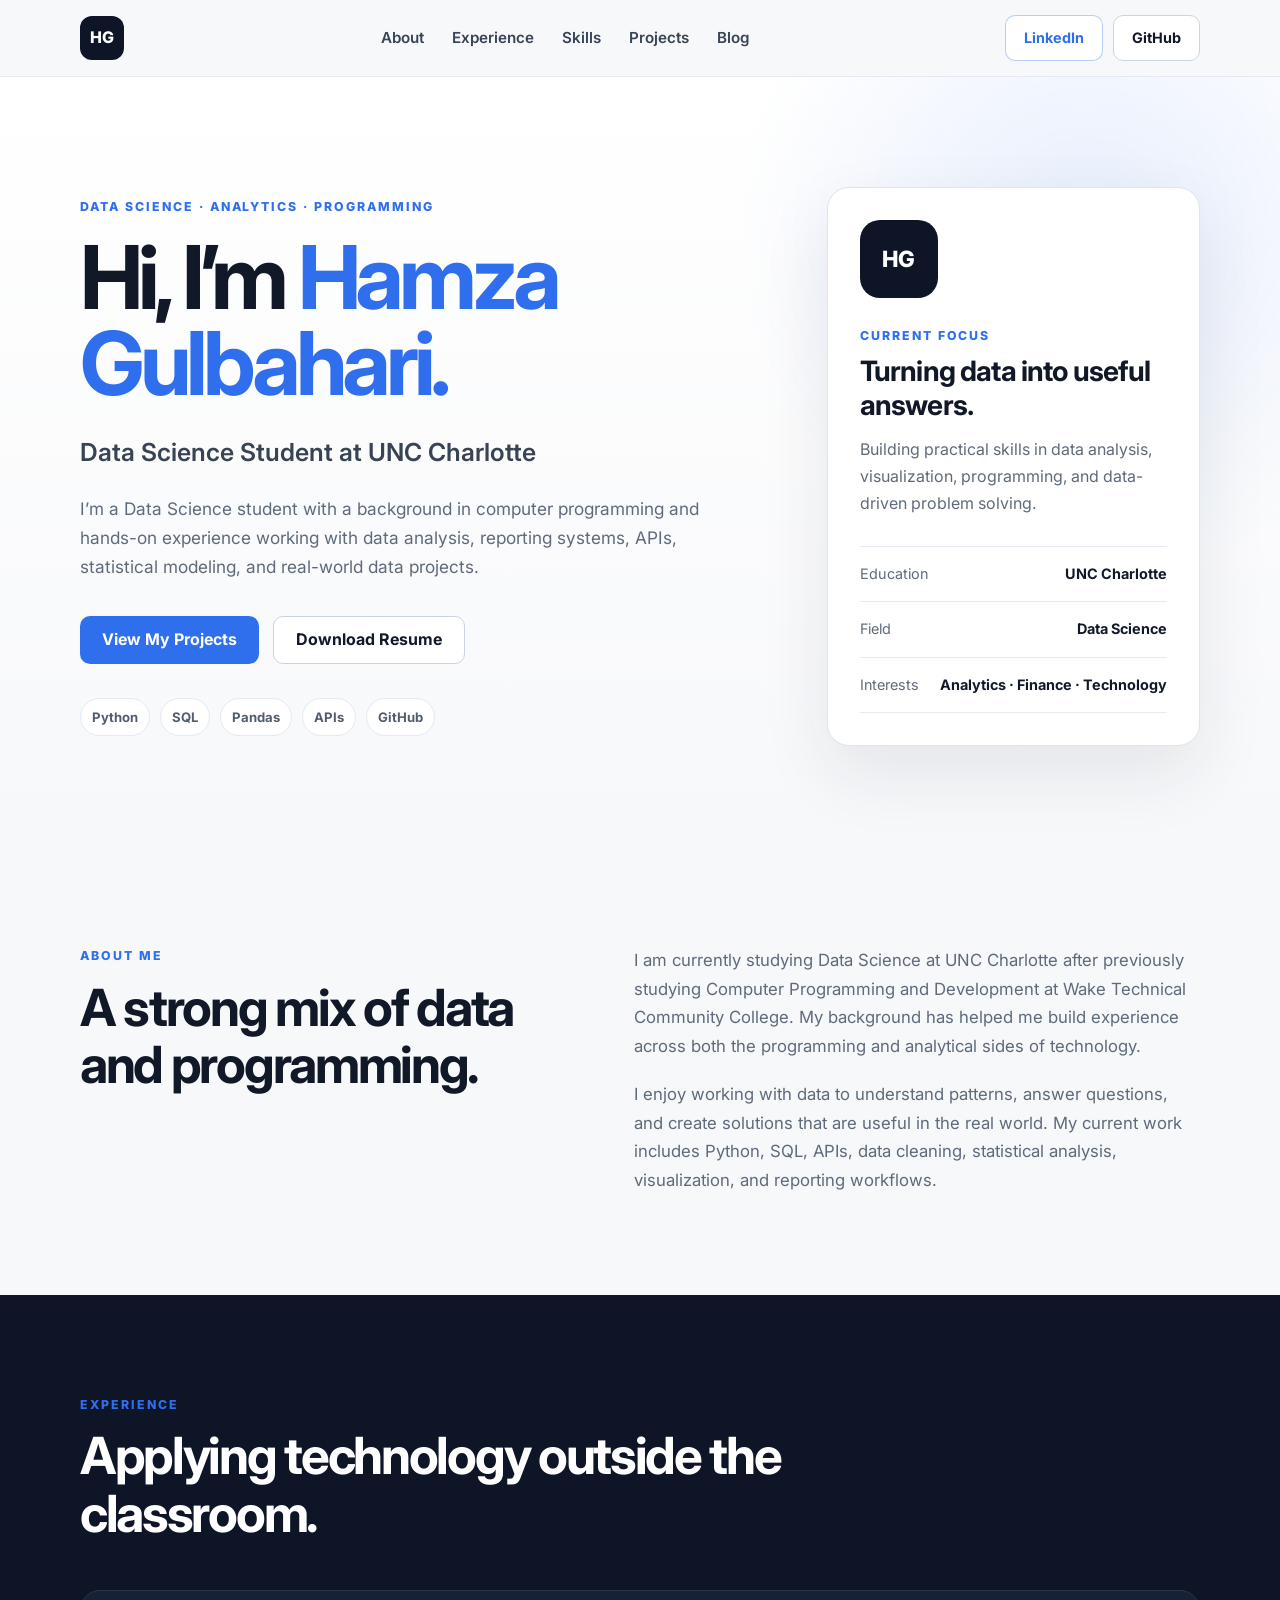
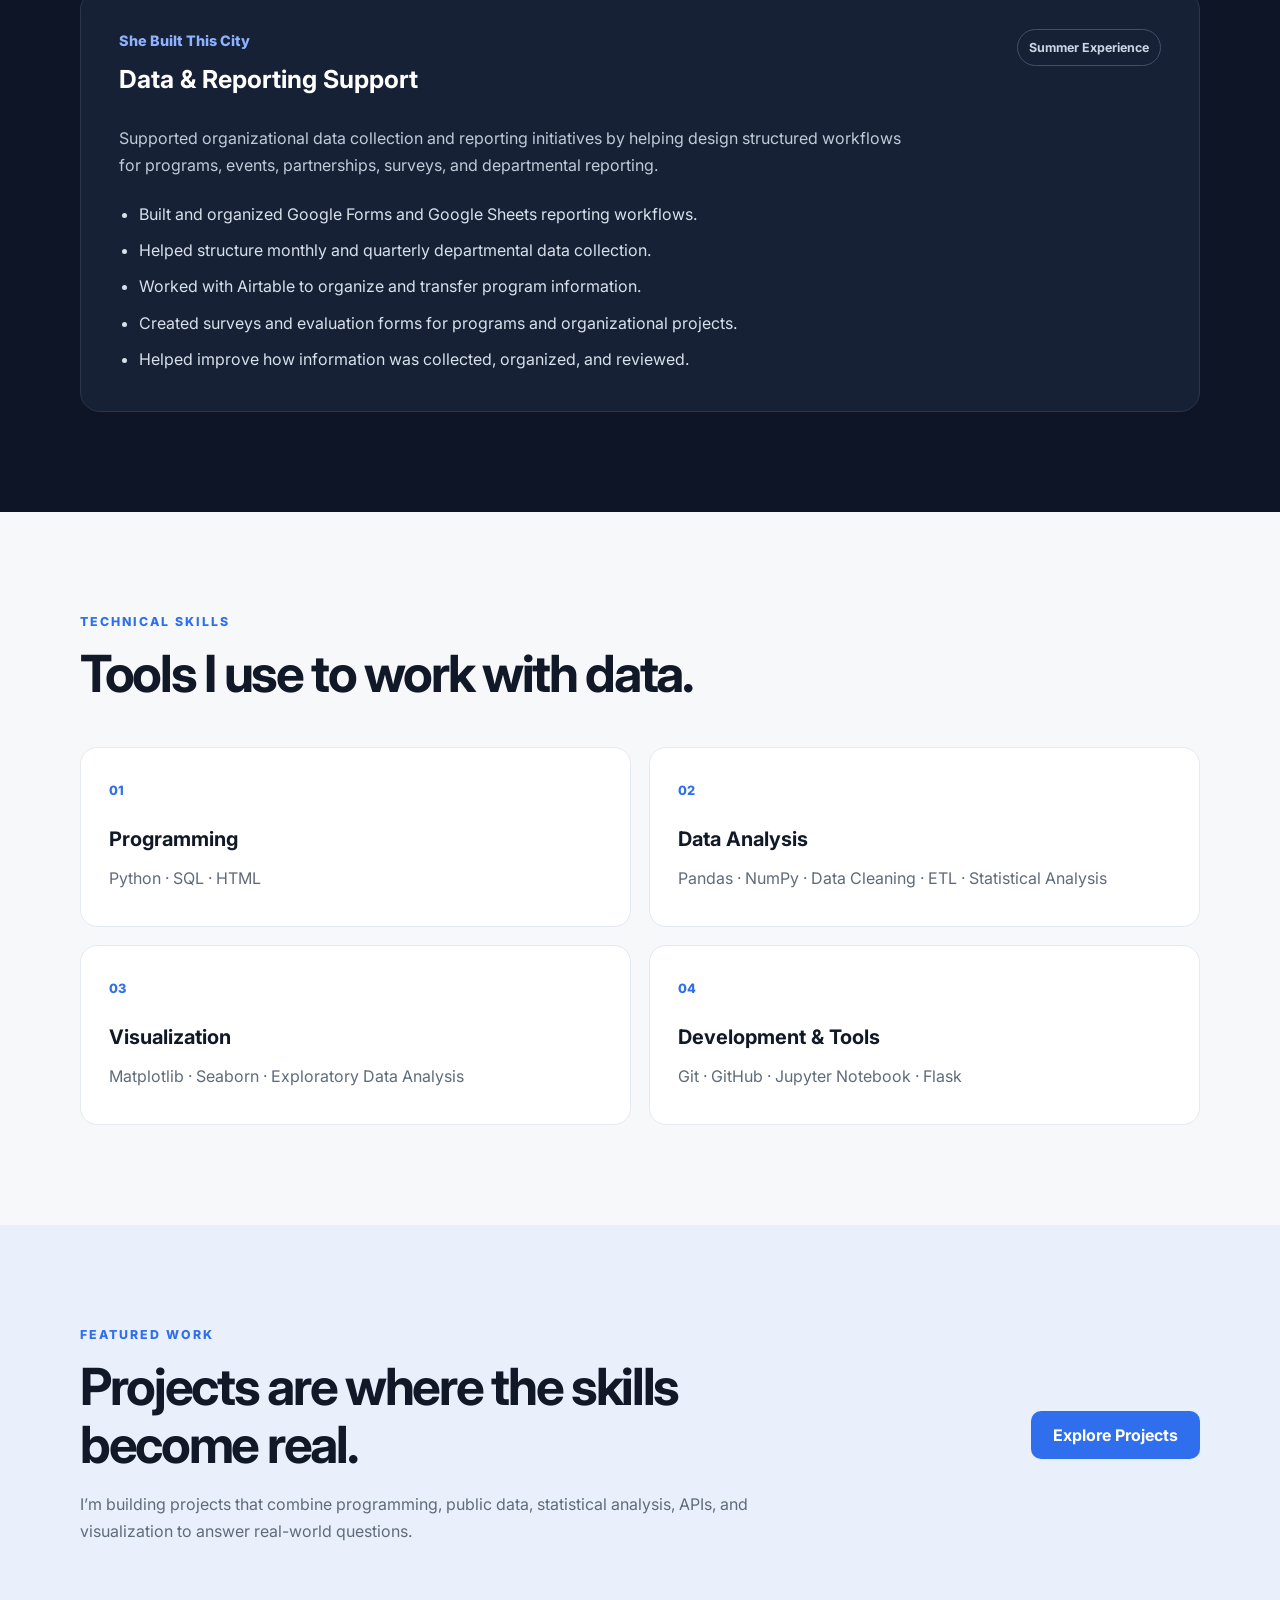
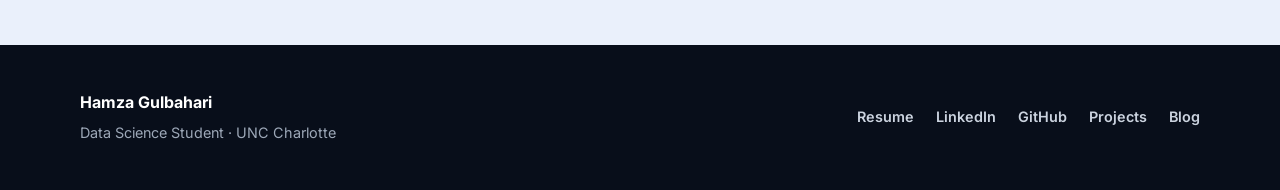
==== index.html @ 1d0cf4ea "Rename index(2).html to index.html" ====
<!DOCTYPE html>
<html lang="en">
<head>
  <meta charset="UTF-8" />
  <meta name="viewport" content="width=device-width, initial-scale=1.0" />
  <meta name="description" content="Hamza Gulbahari - Data Science student portfolio featuring data analysis, programming, and real-world projects." />
  <title>Hamza Gulbahari | Data Science Portfolio</title>
  <link rel="preconnect" href="https://fonts.googleapis.com">
  <link rel="preconnect" href="https://fonts.gstatic.com" crossorigin>
  <link href="https://fonts.googleapis.com/css2?family=Inter:wght@400;500;600;700;800&display=swap" rel="stylesheet">
  <link rel="stylesheet" href="styles.css" />
</head>

<body>
  <header class="site-header">
    <div class="container nav">
      <a class="logo" href="index.html">HG</a>

      <nav class="nav-links" aria-label="Main navigation">
        <a href="#about">About</a>
        <a href="#experience">Experience</a>
        <a href="#skills">Skills</a>
        <a href="projects.html">Projects</a>
        <a href="blog/blog1.html">Blog</a>
      </nav>

      <div class="nav-actions">
        <a
          class="nav-button nav-button-linkedin"
          href="https://www.linkedin.com/in/hamza-gulbahari-58622428b"
          target="_blank"
          rel="noopener noreferrer"
        >
          LinkedIn
        </a>

        <a
          class="nav-button"
          href="https://github.com/HamzaG1111"
          target="_blank"
          rel="noopener noreferrer"
        >
          GitHub
        </a>
      </div>
    </div>
  </header>

  <main>
    <section class="hero">
      <div class="container hero-grid">
        <div class="hero-copy">
          <p class="eyebrow">DATA SCIENCE · ANALYTICS · PROGRAMMING</p>

          <h1>
            Hi, I’m <span>Hamza Gulbahari.</span>
          </h1>

          <h2>Data Science Student at UNC Charlotte</h2>

          <p class="hero-text">
            I’m a Data Science student with a background in computer programming
            and hands-on experience working with data analysis, reporting systems,
            APIs, statistical modeling, and real-world data projects.
          </p>

          <div class="hero-actions">
            <a class="button button-primary" href="projects.html">View My Projects</a>
            <a
              class="button button-secondary"
              href="Hamza_Gulbahari_Resume.pdf"
              download="Hamza_Gulbahari_Resume.pdf"
            >
              Download Resume
            </a>
          </div>

          <div class="quick-info">
            <span>Python</span>
            <span>SQL</span>
            <span>Pandas</span>
            <span>APIs</span>
            <span>GitHub</span>
          </div>
        </div>

        <aside class="profile-card">
          <div class="profile-mark">HG</div>

          <div>
            <p class="profile-label">CURRENT FOCUS</p>
            <h3>Turning data into useful answers.</h3>
            <p>
              Building practical skills in data analysis, visualization,
              programming, and data-driven problem solving.
            </p>
          </div>

          <div class="profile-details">
            <div>
              <span>Education</span>
              <strong>UNC Charlotte</strong>
            </div>
            <div>
              <span>Field</span>
              <strong>Data Science</strong>
            </div>
            <div>
              <span>Interests</span>
              <strong>Analytics · Finance · Technology</strong>
            </div>
          </div>
        </aside>
      </div>
    </section>

    <section class="section" id="about">
      <div class="container two-column">
        <div>
          <p class="section-label">ABOUT ME</p>
          <h2 class="section-title">A strong mix of data and programming.</h2>
        </div>

        <div class="about-copy">
          <p>
            I am currently studying Data Science at UNC Charlotte after previously
            studying Computer Programming and Development at Wake Technical Community
            College. My background has helped me build experience across both the
            programming and analytical sides of technology.
          </p>

          <p>
            I enjoy working with data to understand patterns, answer questions, and
            create solutions that are useful in the real world. My current work includes
            Python, SQL, APIs, data cleaning, statistical analysis, visualization,
            and reporting workflows.
          </p>
        </div>
      </div>
    </section>

    <section class="section section-dark" id="experience">
      <div class="container">
        <p class="section-label">EXPERIENCE</p>
        <h2 class="section-title">Applying technology outside the classroom.</h2>

        <article class="experience-card">
          <div class="experience-heading">
            <div>
              <p class="experience-company">She Built This City</p>
              <h3>Data & Reporting Support</h3>
            </div>

            <span class="experience-tag">Summer Experience</span>
          </div>

          <p class="experience-summary">
            Supported organizational data collection and reporting initiatives by
            helping design structured workflows for programs, events, partnerships,
            surveys, and departmental reporting.
          </p>

          <ul class="experience-list">
            <li>Built and organized Google Forms and Google Sheets reporting workflows.</li>
            <li>Helped structure monthly and quarterly departmental data collection.</li>
            <li>Worked with Airtable to organize and transfer program information.</li>
            <li>Created surveys and evaluation forms for programs and organizational projects.</li>
            <li>Helped improve how information was collected, organized, and reviewed.</li>
          </ul>
        </article>
      </div>
    </section>

    <section class="section" id="skills">
      <div class="container">
        <p class="section-label">TECHNICAL SKILLS</p>
        <h2 class="section-title">Tools I use to work with data.</h2>

        <div class="skills-grid">
          <article class="skill-card">
            <span class="skill-number">01</span>
            <h3>Programming</h3>
            <p>Python · SQL · HTML</p>
          </article>

          <article class="skill-card">
            <span class="skill-number">02</span>
            <h3>Data Analysis</h3>
            <p>Pandas · NumPy · Data Cleaning · ETL · Statistical Analysis</p>
          </article>

          <article class="skill-card">
            <span class="skill-number">03</span>
            <h3>Visualization</h3>
            <p>Matplotlib · Seaborn · Exploratory Data Analysis</p>
          </article>

          <article class="skill-card">
            <span class="skill-number">04</span>
            <h3>Development & Tools</h3>
            <p>Git · GitHub · Jupyter Notebook · Flask </p>
          </article>
        </div>
      </div>
    </section>

    <section class="section featured">
      <div class="container featured-content">
        <div>
          <p class="section-label">FEATURED WORK</p>
          <h2 class="section-title">Projects are where the skills become real.</h2>
          <p>
            I’m building projects that combine programming, public data, statistical
            analysis, APIs, and visualization to answer real-world questions.
          </p>
        </div>

        <a class="button button-primary" href="projects.html">Explore Projects</a>
      </div>
    </section>
  </main>

  <footer>
    <div class="container footer-content">
      <div>
        <strong>Hamza Gulbahari</strong>
        <p>Data Science Student · UNC Charlotte</p>
      </div>

      <div class="footer-links">
        <a href="Hamza_Gulbahari_Resume.pdf" target="_blank" rel="noopener">Resume</a>
        <a href="https://www.linkedin.com/in/hamza-gulbahari-58622428b" target="_blank" rel="noopener noreferrer">LinkedIn</a>
        <a href="https://github.com/HamzaG1111" target="_blank" rel="noopener noreferrer">GitHub</a>
        <a href="projects.html">Projects</a>
        <a href="blog/blog1.html">Blog</a>
      </div>
    </div>
  </footer>
</body>
</html>
---- styles.css ----
* {
  box-sizing: border-box;
  margin: 0;
  padding: 0;
}

:root {
  --background: #f7f8fa;
  --surface: #ffffff;
  --text: #111827;
  --muted: #5f6b7a;
  --dark: #0d1526;
  --dark-soft: #162136;
  --accent: #2f6fed;
  --accent-dark: #1f56c2;
  --border: #e5e9f0;
  --max-width: 1120px;
}

html {
  scroll-behavior: smooth;
}

body {
  font-family: "Inter", Arial, sans-serif;
  background: var(--background);
  color: var(--text);
  line-height: 1.7;
}

a {
  color: inherit;
  text-decoration: none;
}

.container {
  width: min(var(--max-width), calc(100% - 40px));
  margin: 0 auto;
}

.site-header {
  position: sticky;
  top: 0;
  z-index: 100;
  background: rgba(247, 248, 250, 0.94);
  border-bottom: 1px solid var(--border);
  backdrop-filter: blur(14px);
}

.nav {
  min-height: 76px;
  display: flex;
  align-items: center;
  justify-content: space-between;
  gap: 32px;
}

.logo {
  width: 44px;
  height: 44px;
  display: grid;
  place-items: center;
  border-radius: 12px;
  background: var(--dark);
  color: white;
  font-weight: 800;
  letter-spacing: -0.03em;
}

.nav-links {
  display: flex;
  align-items: center;
  gap: 28px;
  font-size: 0.95rem;
  font-weight: 600;
  color: #394457;
}

.nav-links a:hover,
.footer-links a:hover {
  color: var(--accent);
}

.nav-actions {
  display: flex;
  align-items: center;
  gap: 10px;
}

.nav-button {
  display: inline-flex;
  align-items: center;
  justify-content: center;
  padding: 10px 18px;
  border: 1px solid #cdd4df;
  border-radius: 10px;
  font-size: 0.9rem;
  font-weight: 700;
  background: white;
  transition: color 0.2s ease, border-color 0.2s ease, transform 0.2s ease;
}

.nav-button:hover {
  color: var(--accent);
  border-color: var(--accent);
  transform: translateY(-1px);
}

.nav-button-linkedin {
  color: var(--accent);
  border-color: rgba(47, 111, 237, 0.35);
}

.hero {
  padding: 110px 0 100px;
  background:
    radial-gradient(circle at 85% 20%, rgba(47, 111, 237, 0.11), transparent 28%),
    linear-gradient(180deg, #ffffff 0%, var(--background) 100%);
}

.hero-grid {
  display: grid;
  grid-template-columns: 1.35fr 0.75fr;
  align-items: center;
  gap: 75px;
}

.eyebrow,
.section-label,
.profile-label {
  font-size: 0.77rem;
  font-weight: 800;
  letter-spacing: 0.16em;
  color: var(--accent);
}

.hero h1 {
  max-width: 760px;
  margin-top: 16px;
  font-size: clamp(3rem, 7vw, 5.5rem);
  line-height: 0.98;
  letter-spacing: -0.06em;
}

.hero h1 span {
  color: var(--accent);
}

.hero h2 {
  margin-top: 25px;
  font-size: clamp(1.25rem, 2vw, 1.55rem);
  font-weight: 600;
  color: #384354;
}

.hero-text {
  max-width: 680px;
  margin-top: 20px;
  font-size: 1.08rem;
  color: var(--muted);
}

.hero-actions {
  display: flex;
  flex-wrap: wrap;
  gap: 14px;
  margin-top: 34px;
}

.button {
  display: inline-flex;
  align-items: center;
  justify-content: center;
  min-height: 48px;
  padding: 0 22px;
  border-radius: 10px;
  font-weight: 700;
  transition: transform 0.2s ease, background 0.2s ease;
}

.button:hover {
  transform: translateY(-2px);
}

.button-primary {
  background: var(--accent);
  color: white;
}

.button-primary:hover {
  background: var(--accent-dark);
}

.button-secondary {
  border: 1px solid #cbd3df;
  background: white;
}

.quick-info {
  display: flex;
  flex-wrap: wrap;
  gap: 10px;
  margin-top: 34px;
}

.quick-info span {
  padding: 7px 11px;
  border: 1px solid var(--border);
  border-radius: 999px;
  background: white;
  color: #515d6d;
  font-size: 0.82rem;
  font-weight: 700;
}

.profile-card {
  padding: 32px;
  border: 1px solid #dfe4ec;
  border-radius: 22px;
  background: white;
  box-shadow: 0 28px 70px rgba(21, 32, 51, 0.09);
}

.profile-mark {
  width: 78px;
  height: 78px;
  display: grid;
  place-items: center;
  margin-bottom: 28px;
  border-radius: 20px;
  background: var(--dark);
  color: white;
  font-size: 1.4rem;
  font-weight: 800;
}

.profile-card h3 {
  margin-top: 8px;
  font-size: 1.75rem;
  line-height: 1.2;
  letter-spacing: -0.03em;
}

.profile-card > div > p:last-child {
  margin-top: 14px;
  color: var(--muted);
}

.profile-details {
  margin-top: 28px;
  border-top: 1px solid var(--border);
}

.profile-details div {
  padding: 15px 0;
  display: flex;
  justify-content: space-between;
  gap: 20px;
  border-bottom: 1px solid var(--border);
}

.profile-details span {
  color: var(--muted);
  font-size: 0.9rem;
}

.profile-details strong {
  text-align: right;
  font-size: 0.9rem;
}

.section {
  padding: 100px 0;
}

.two-column {
  display: grid;
  grid-template-columns: 0.9fr 1.1fr;
  gap: 90px;
}

.section-title {
  max-width: 720px;
  margin-top: 12px;
  font-size: clamp(2rem, 4vw, 3.2rem);
  line-height: 1.12;
  letter-spacing: -0.045em;
}

.about-copy {
  color: var(--muted);
  font-size: 1.05rem;
}

.about-copy p + p {
  margin-top: 20px;
}

.section-dark {
  background: var(--dark);
  color: white;
}

.section-dark .section-title {
  color: white;
}

.experience-card {
  margin-top: 48px;
  padding: 38px;
  border: 1px solid #29364c;
  border-radius: 20px;
  background: var(--dark-soft);
}

.experience-heading {
  display: flex;
  justify-content: space-between;
  gap: 30px;
  align-items: flex-start;
}

.experience-company {
  color: #8fb2ff;
  font-size: 0.9rem;
  font-weight: 800;
}

.experience-heading h3 {
  margin-top: 4px;
  font-size: 1.55rem;
}

.experience-tag {
  padding: 7px 11px;
  border: 1px solid #425069;
  border-radius: 999px;
  color: #cbd5e5;
  font-size: 0.78rem;
  font-weight: 700;
}

.experience-summary {
  max-width: 800px;
  margin-top: 25px;
  color: #c0cad8;
}

.experience-list {
  margin: 22px 0 0 20px;
  color: #d8e0eb;
}

.experience-list li + li {
  margin-top: 9px;
}

.skills-grid {
  display: grid;
  grid-template-columns: repeat(2, 1fr);
  gap: 18px;
  margin-top: 45px;
}

.skill-card {
  min-height: 180px;
  padding: 28px;
  border: 1px solid var(--border);
  border-radius: 17px;
  background: white;
}

.skill-number {
  color: var(--accent);
  font-size: 0.8rem;
  font-weight: 800;
}

.skill-card h3 {
  margin-top: 18px;
  font-size: 1.25rem;
}

.skill-card p {
  margin-top: 9px;
  color: var(--muted);
}

.featured {
  background: #eaf0fb;
}

.featured-content {
  display: flex;
  justify-content: space-between;
  gap: 50px;
  align-items: center;
}

.featured-content p:not(.section-label) {
  max-width: 700px;
  margin-top: 18px;
  color: var(--muted);
}

footer {
  padding: 44px 0;
  background: #080e1a;
  color: white;
}

.footer-content {
  display: flex;
  justify-content: space-between;
  align-items: center;
  gap: 30px;
}

.footer-content p {
  margin-top: 5px;
  color: #9da8b8;
  font-size: 0.9rem;
}

.footer-links {
  display: flex;
  gap: 22px;
  color: #cbd3df;
  font-size: 0.9rem;
  font-weight: 600;
}

@media (max-width: 850px) {
  .nav-links {
    display: none;
  }

  .hero {
    padding-top: 75px;
  }

  .hero-grid,
  .two-column {
    grid-template-columns: 1fr;
    gap: 50px;
  }

  .skills-grid {
    grid-template-columns: 1fr;
  }

  .featured-content,
  .footer-content,
  .experience-heading {
    align-items: flex-start;
    flex-direction: column;
  }
}

@media (max-width: 520px) {
  .container {
    width: min(var(--max-width), calc(100% - 28px));
  }

  .nav-button {
    padding: 9px 13px;
  }

  .nav-actions {
    gap: 7px;
  }

  .hero h1 {
    font-size: 3.25rem;
  }

  .section {
    padding: 72px 0;
  }

  .profile-card,
  .experience-card {
    padding: 24px;
  }
}


/* PROJECTS PAGE */
.active-link{color:var(--accent)!important;}
.projects-hero{padding:100px 0 75px;background:radial-gradient(circle at 80% 10%,rgba(47,111,237,.12),transparent 26%),white;border-bottom:1px solid var(--border);}
.projects-hero h1{margin-top:10px;font-size:clamp(3.2rem,8vw,6rem);line-height:1;letter-spacing:-.06em;}
.projects-hero>.container>p:last-child{max-width:720px;margin-top:22px;color:var(--muted);font-size:1.1rem;}
.project-section{background:var(--background);}
.project-grid{display:grid;grid-template-columns:repeat(2,1fr);gap:24px;}
.project-card{display:flex;flex-direction:column;min-height:470px;padding:30px;border:1px solid var(--border);border-radius:20px;background:white;transition:transform .2s ease,box-shadow .2s ease;}
.project-card:hover{transform:translateY(-4px);box-shadow:0 24px 55px rgba(21,32,51,.08);}
.project-featured-card{grid-column:1/-1;min-height:auto;background:linear-gradient(135deg,rgba(47,111,237,.08),transparent 45%),white;}
.project-card-top{display:flex;justify-content:space-between;align-items:center;gap:16px;}
.project-number{color:#9aa4b2;font-size:.8rem;font-weight:800;}
.status-badge{padding:6px 10px;border-radius:999px;background:#fff4d7;color:#8a5d00;font-size:.73rem;font-weight:800;}
.status-complete{background:#eaf1ff;color:#285fbf;}
.status-real{background:#e7f7ed;color:#237044;}
.project-body{margin-top:28px;}
.project-type{color:var(--accent);font-size:.75rem;font-weight:800;letter-spacing:.13em;}
.project-body h2{max-width:760px;margin-top:9px;font-size:clamp(1.65rem,3vw,2.25rem);line-height:1.15;letter-spacing:-.035em;}
.project-description{max-width:850px;margin-top:18px;color:var(--muted);}
.tech-tags{display:flex;flex-wrap:wrap;gap:8px;margin-top:24px;}
.tech-tags span{padding:6px 10px;border:1px solid #dce2eb;border-radius:8px;color:#4e5969;background:#fafbfd;font-size:.78rem;font-weight:700;}
.project-details{margin-top:26px;border-top:1px solid var(--border);}
.project-details div{padding:14px 0;display:grid;grid-template-columns:145px 1fr;gap:20px;border-bottom:1px solid var(--border);}
.project-details span{color:var(--muted);font-size:.82rem;}
.project-details strong{font-size:.88rem;font-weight:600;}
.project-actions{margin-top:24px;}
.project-link{color:var(--accent);font-size:.9rem;font-weight:800;}
.project-link:hover{color:var(--accent-dark);}
.projects-cta{padding:75px 0;background:#eaf0fb;}
.projects-cta-inner{display:flex;align-items:center;justify-content:space-between;gap:50px;}
.projects-cta h2{margin-top:8px;font-size:2rem;letter-spacing:-.03em;}
.projects-cta p:not(.section-label){max-width:650px;margin-top:8px;color:var(--muted);}
@media(max-width:850px){.project-grid{grid-template-columns:1fr;gap:24px}.project-featured-card{grid-column:auto}.projects-cta-inner{align-items:flex-start;flex-direction:column;}}
@media(max-width:520px){.project-card{padding:24px}.project-details div{grid-template-columns:1fr;gap:4px;}}
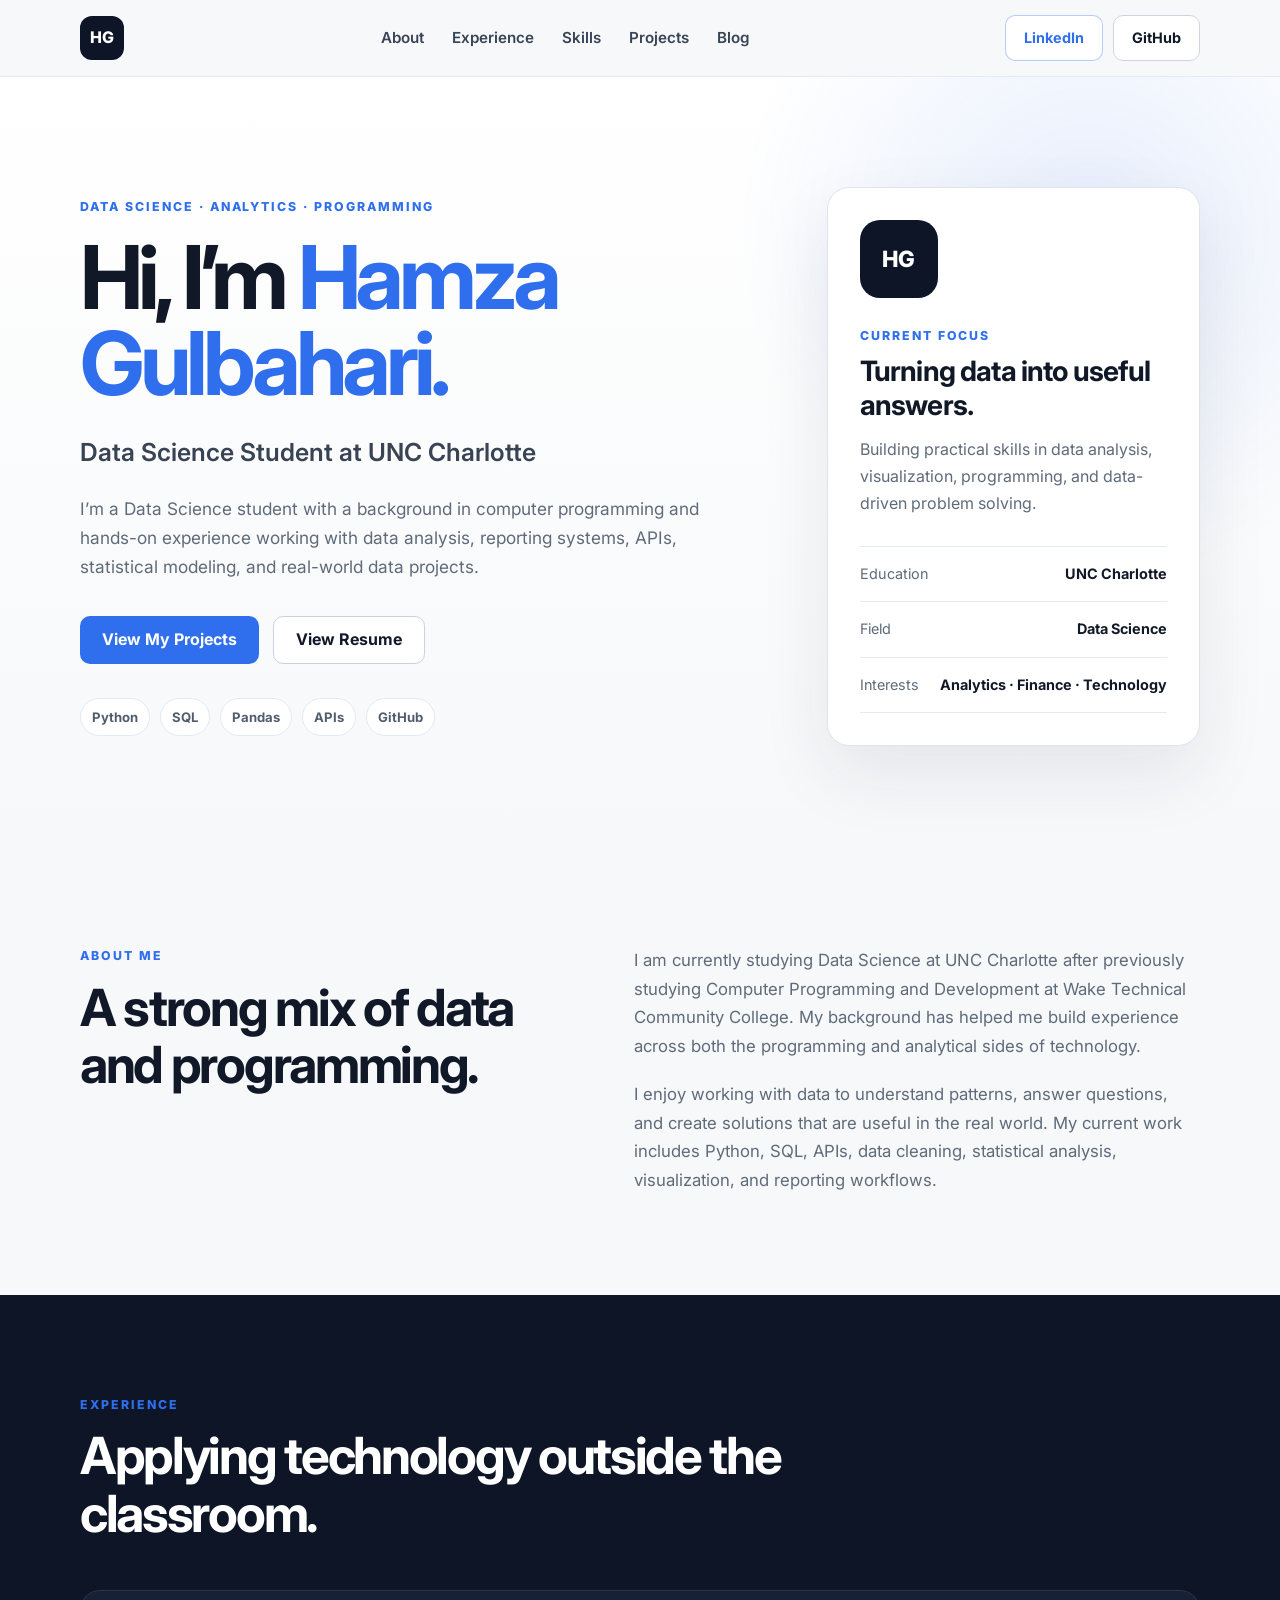
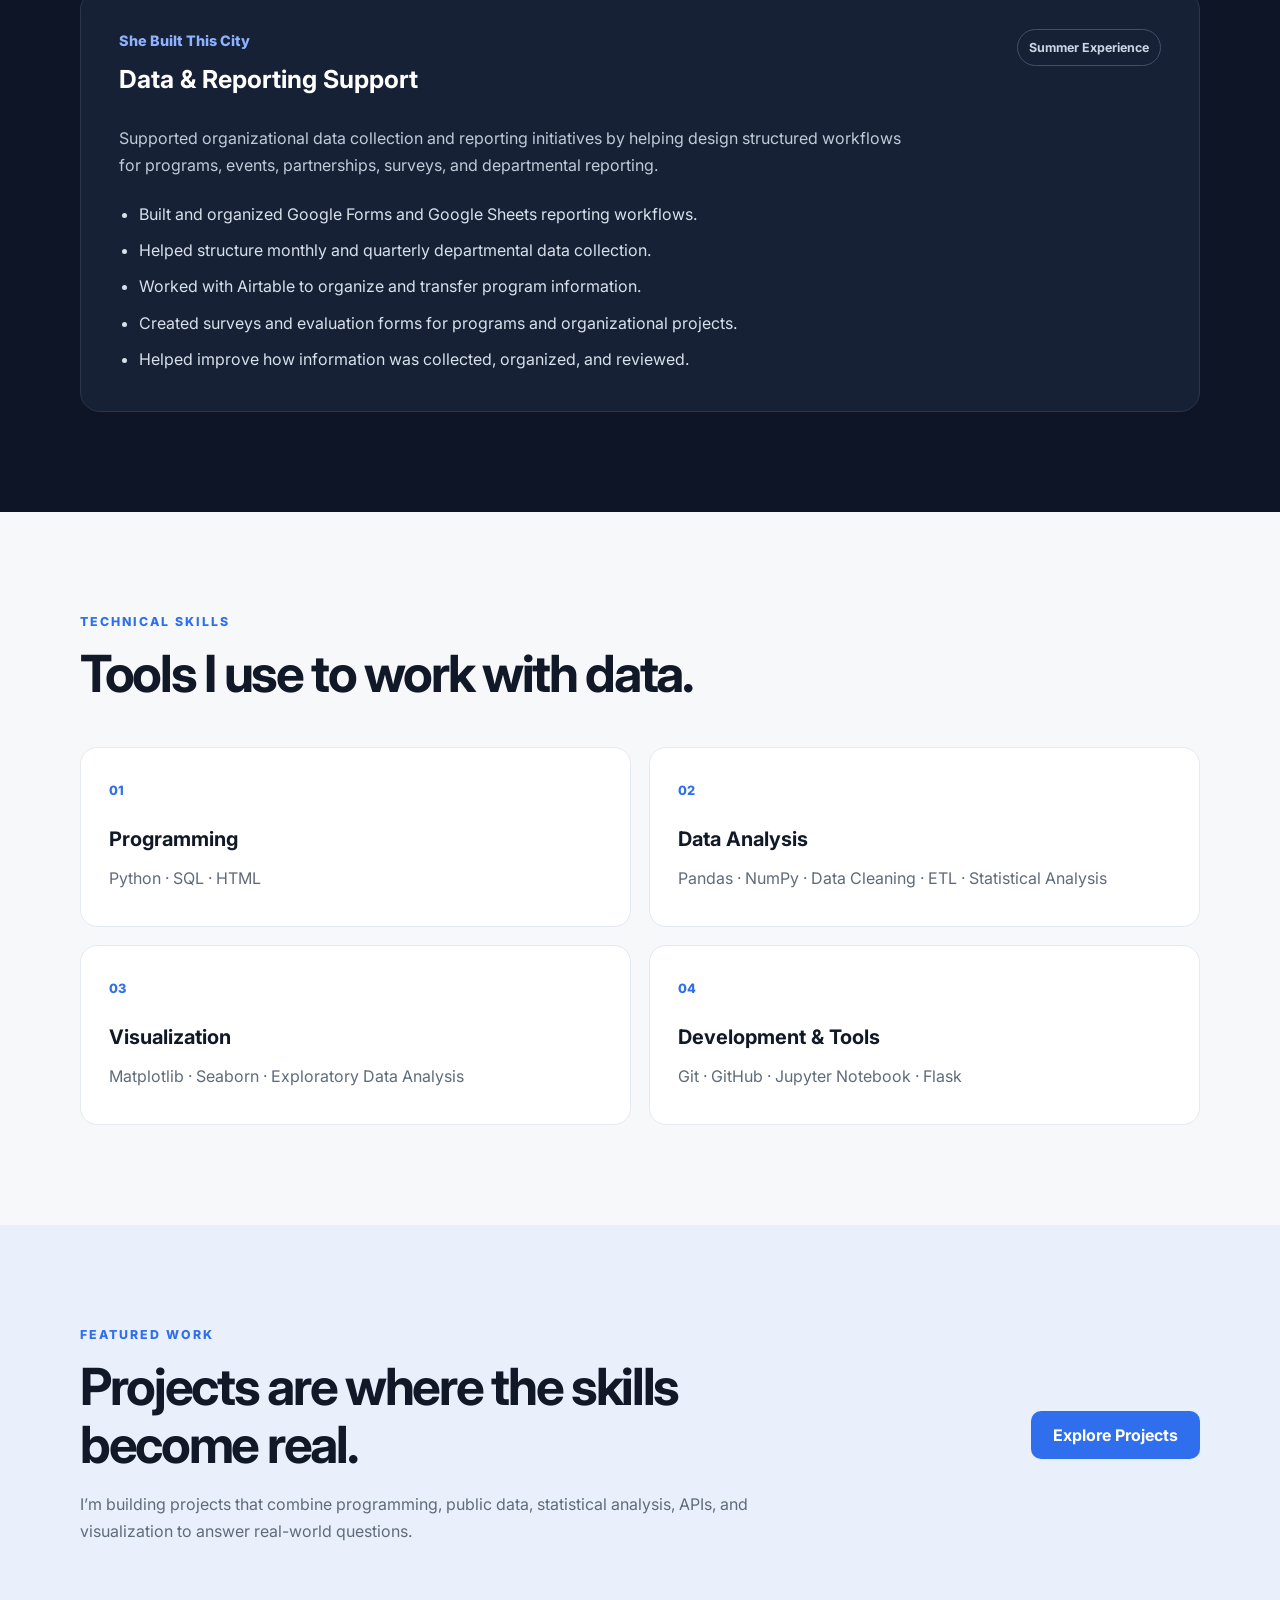
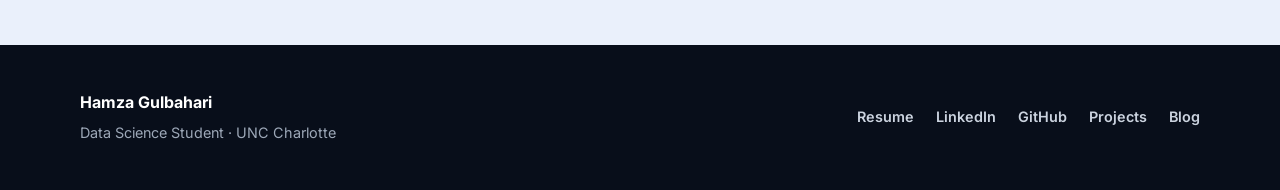
==== commit da048e8b: "Rename index(1).html to index.html" ====
--- a/index.html
+++ b/index.html
@@ -68,10 +68,9 @@
             <a class="button button-primary" href="projects.html">View My Projects</a>
             <a
               class="button button-secondary"
-              href="Hamza_Gulbahari_Resume.pdf"
-              download="Hamza_Gulbahari_Resume.pdf"
+              href="resume.html"
             >
-              Download Resume
+              View Resume
             </a>
           </div>
 
@@ -228,7 +227,7 @@
       </div>
 
       <div class="footer-links">
-        <a href="Hamza_Gulbahari_Resume.pdf" target="_blank" rel="noopener">Resume</a>
+        <a href="resume.html">Resume</a>
         <a href="https://www.linkedin.com/in/hamza-gulbahari-58622428b" target="_blank" rel="noopener noreferrer">LinkedIn</a>
         <a href="https://github.com/HamzaG1111" target="_blank" rel="noopener noreferrer">GitHub</a>
         <a href="projects.html">Projects</a>
--- a/styles.css
+++ b/styles.css
@@ -519,3 +519,112 @@
 .projects-cta p:not(.section-label){max-width:650px;margin-top:8px;color:var(--muted);}
 @media(max-width:850px){.project-grid{grid-template-columns:1fr;gap:24px}.project-featured-card{grid-column:auto}.projects-cta-inner{align-items:flex-start;flex-direction:column;}}
 @media(max-width:520px){.project-card{padding:24px}.project-details div{grid-template-columns:1fr;gap:4px;}}
+
+
+/* RESUME PAGE */
+.resume-page {
+  min-height: calc(100vh - 76px);
+  padding: 80px 0 100px;
+  background:
+    radial-gradient(circle at 88% 5%, rgba(47, 111, 237, 0.12), transparent 25%),
+    linear-gradient(180deg, #ffffff 0%, var(--background) 100%);
+}
+
+.resume-intro {
+  display: flex;
+  align-items: flex-end;
+  justify-content: space-between;
+  gap: 45px;
+}
+
+.resume-intro h1 {
+  margin-top: 10px;
+  font-size: clamp(3rem, 7vw, 5.25rem);
+  line-height: 1;
+  letter-spacing: -0.055em;
+}
+
+.resume-intro-copy {
+  max-width: 680px;
+  margin-top: 18px;
+  color: var(--muted);
+  font-size: 1.05rem;
+}
+
+.resume-actions {
+  display: flex;
+  flex-wrap: wrap;
+  justify-content: flex-end;
+  gap: 12px;
+}
+
+.button-icon {
+  width: 19px;
+  height: 19px;
+  margin-right: 9px;
+  flex: 0 0 auto;
+}
+
+.resume-viewer {
+  margin-top: 45px;
+  padding: 12px;
+  border: 1px solid #dce2eb;
+  border-radius: 18px;
+  background: white;
+  box-shadow: 0 24px 65px rgba(21, 32, 51, 0.1);
+}
+
+.resume-document {
+  display: block;
+  width: 100%;
+  height: 1050px;
+  border: 0;
+  border-radius: 10px;
+  background: #eef1f5;
+}
+
+.resume-fallback {
+  padding: 50px 25px;
+  text-align: center;
+  color: var(--muted);
+}
+
+.resume-fallback a {
+  color: var(--accent);
+  font-weight: 700;
+}
+
+@media (max-width: 850px) {
+  .resume-intro {
+    align-items: flex-start;
+    flex-direction: column;
+  }
+
+  .resume-actions {
+    justify-content: flex-start;
+  }
+
+  .resume-document {
+    height: 850px;
+  }
+}
+
+@media (max-width: 520px) {
+  .resume-page {
+    padding: 60px 0 72px;
+  }
+
+  .resume-actions .button {
+    width: 100%;
+  }
+
+  .resume-viewer {
+    padding: 6px;
+    border-radius: 13px;
+  }
+
+  .resume-document {
+    height: 72vh;
+    min-height: 560px;
+  }
+}
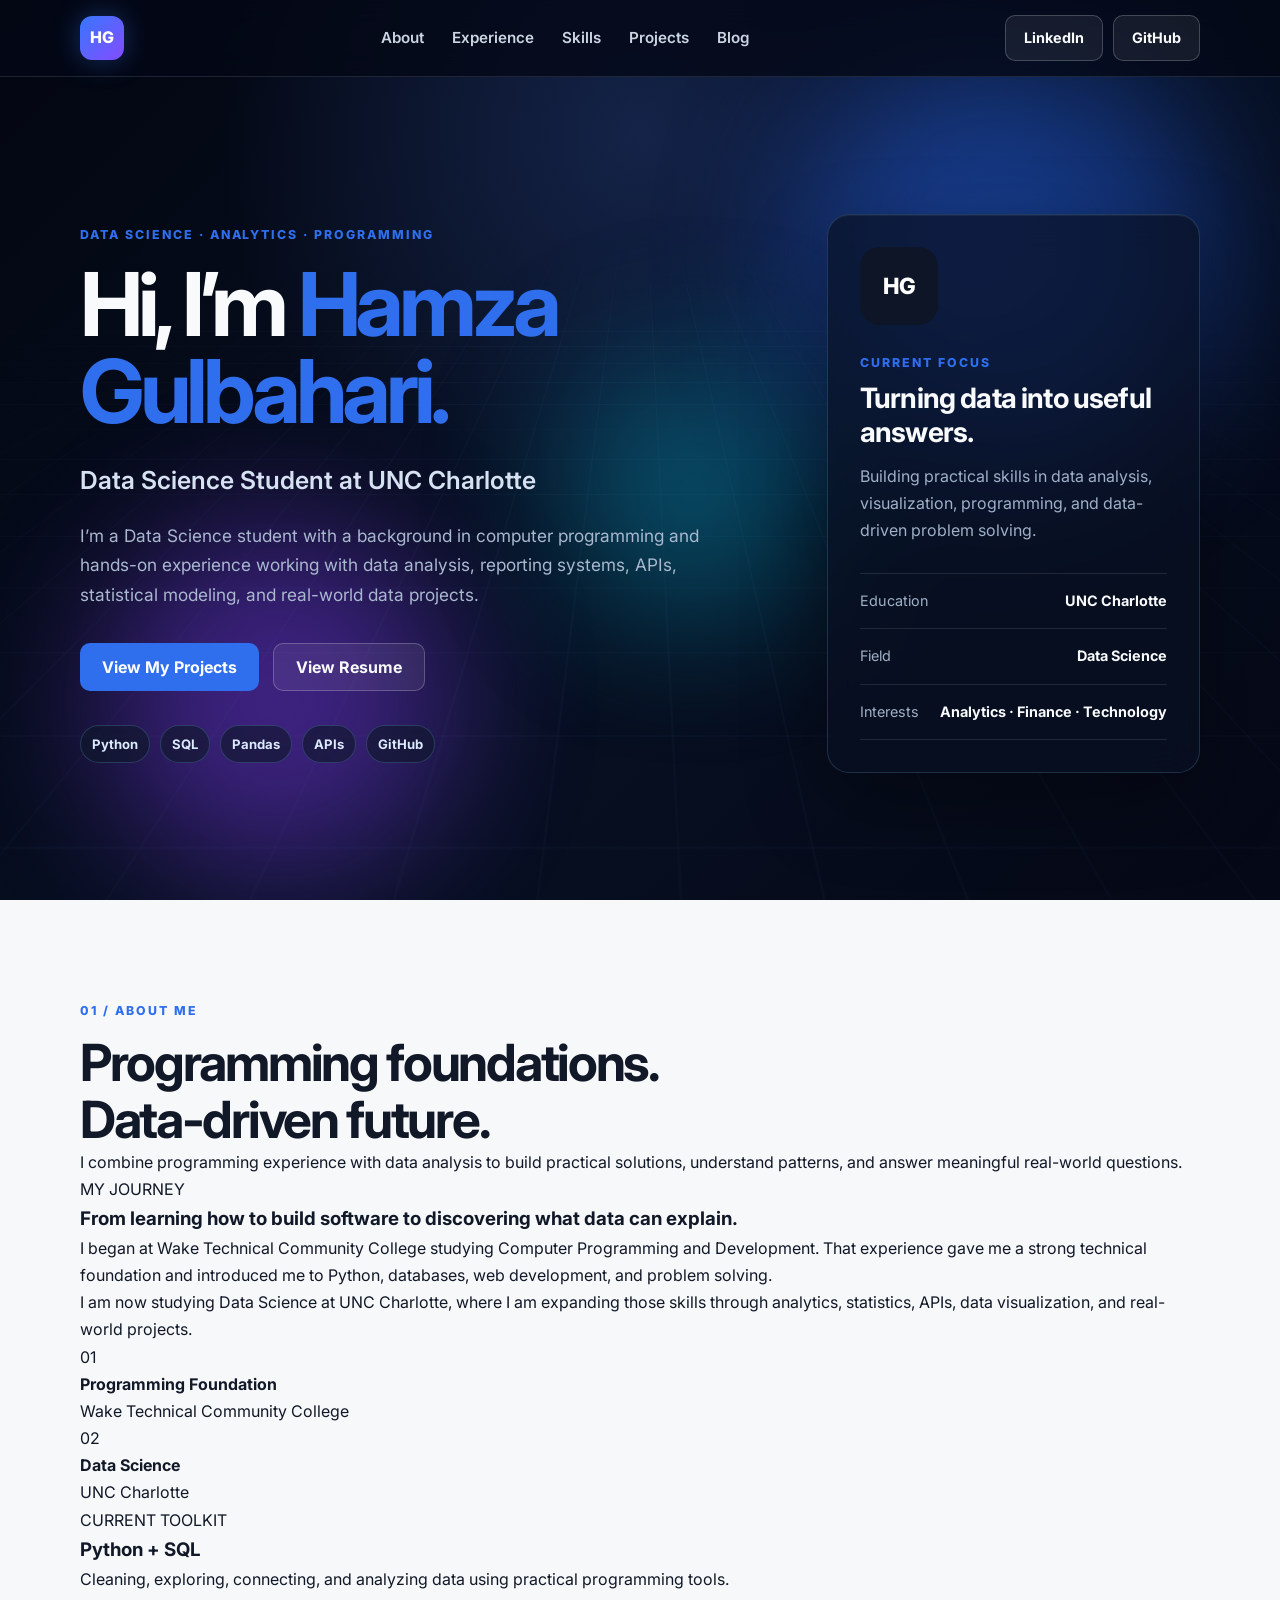
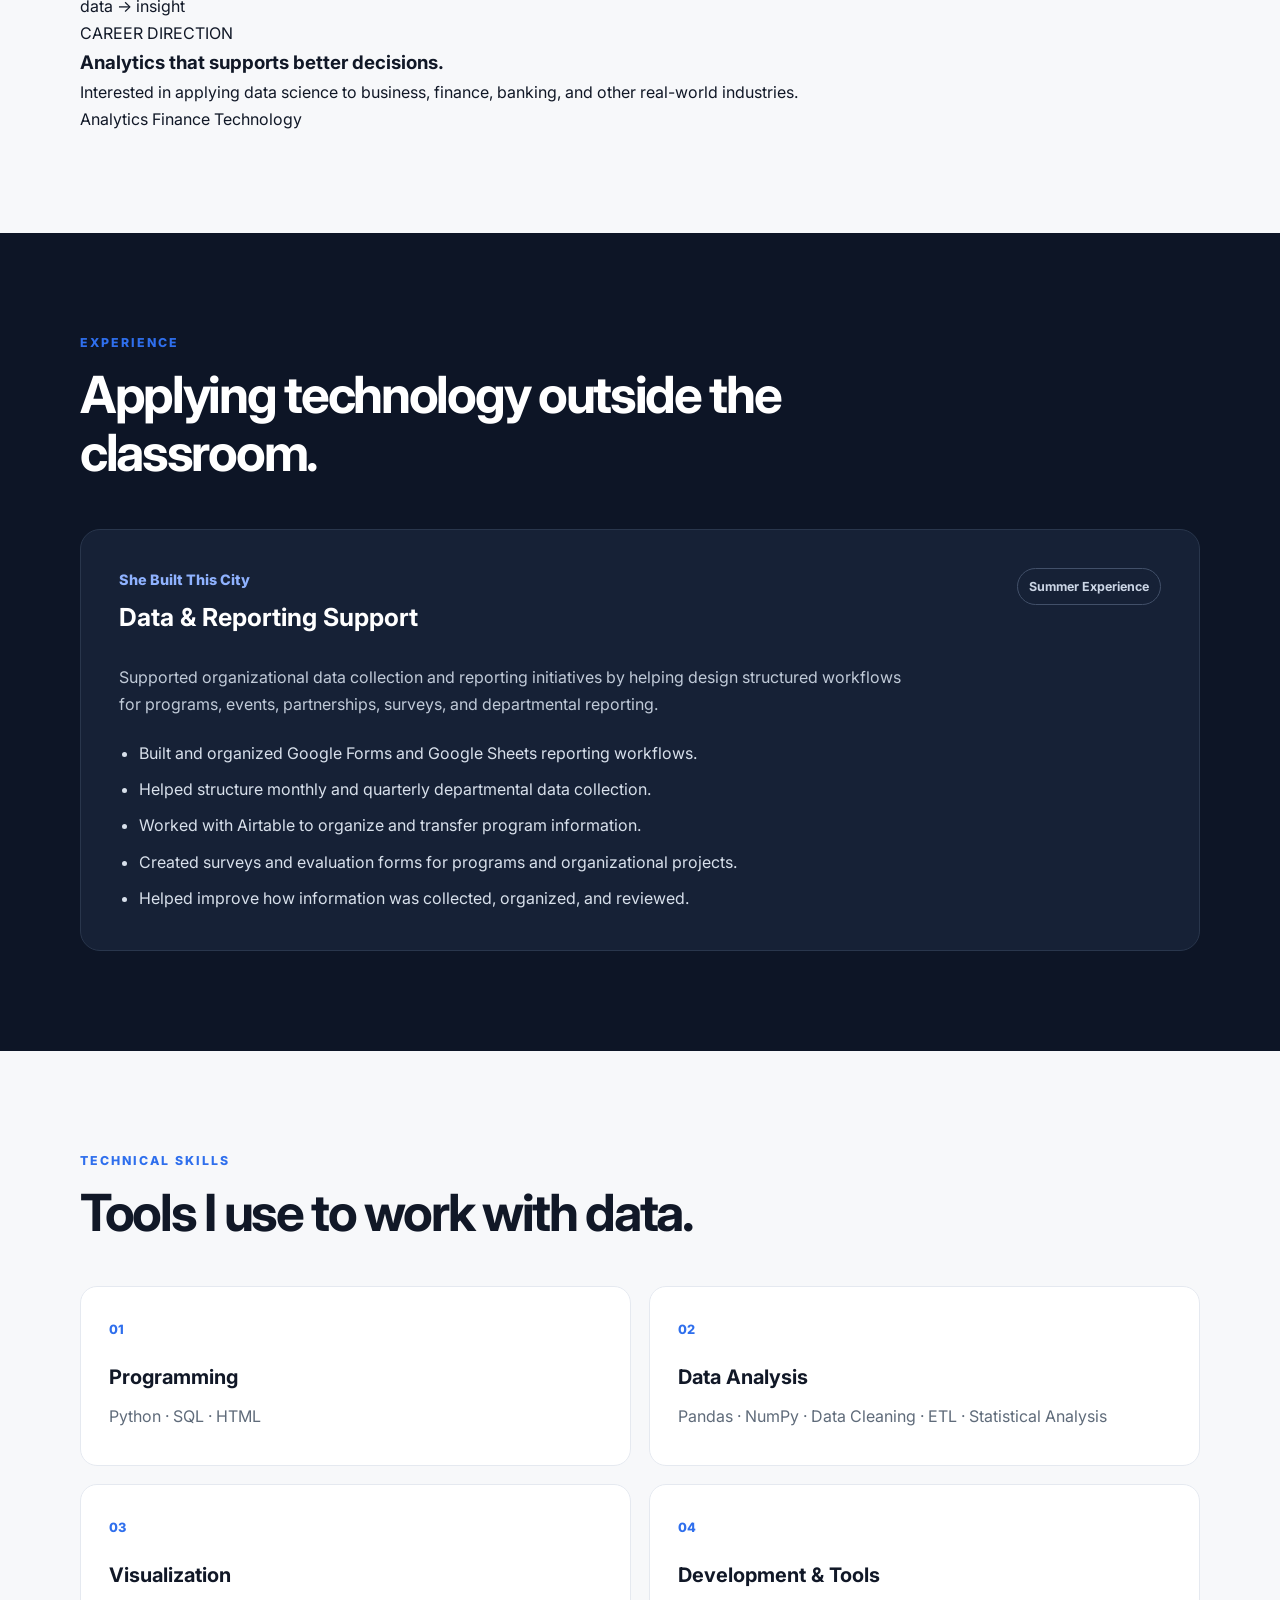
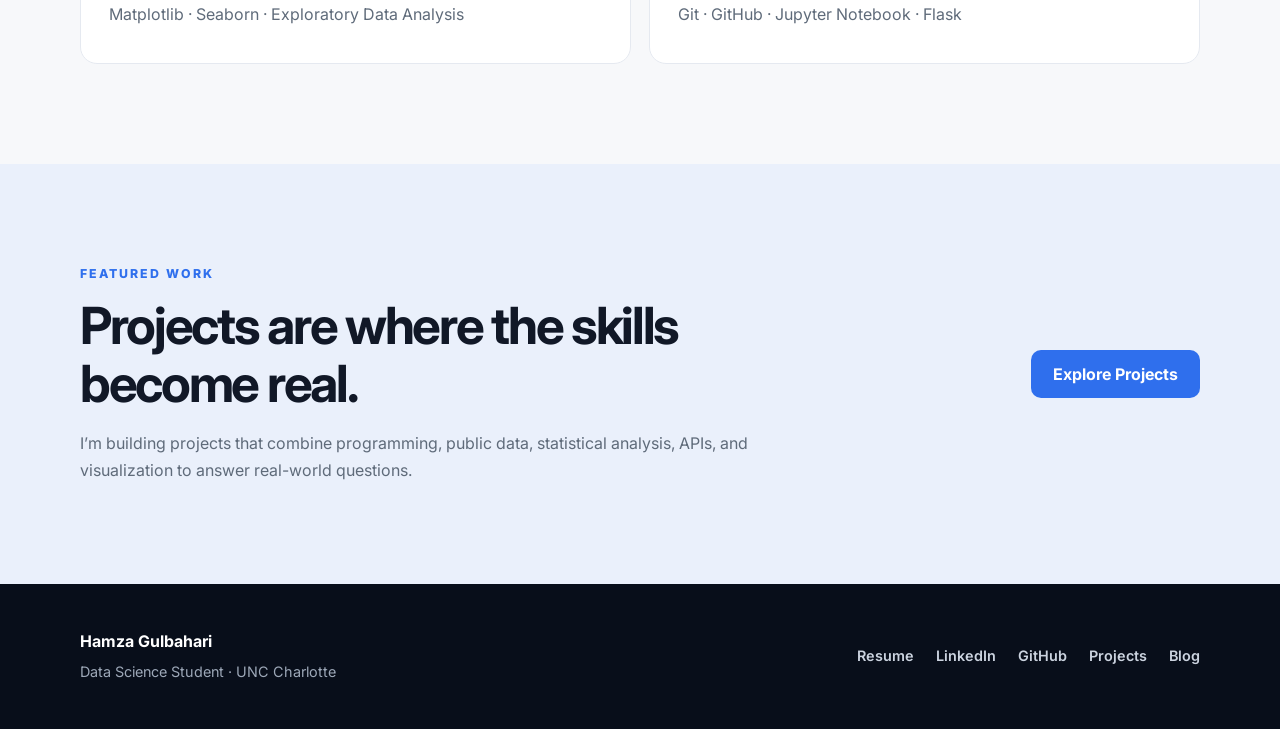
==== commit cb705531: "Rename index(2).html to index.html" ====
--- a/index.html
+++ b/index.html
@@ -11,7 +11,17 @@
   <link rel="stylesheet" href="styles.css" />
 </head>
 
-<body>
+<body class="home-page">
+  <!-- Animated background -->
+  <div class="scroll-progress" aria-hidden="true"></div>
+
+  <div class="animated-background" aria-hidden="true">
+    <div class="background-grid"></div>
+    <div class="glow-orb glow-orb-one"></div>
+    <div class="glow-orb glow-orb-two"></div>
+    <div class="glow-orb glow-orb-three"></div>
+  </div>
+
   <header class="site-header">
     <div class="container nav">
       <a class="logo" href="index.html">HG</a>
@@ -113,27 +123,96 @@
       </div>
     </section>
 
-    <section class="section" id="about">
-      <div class="container two-column">
-        <div>
-          <p class="section-label">ABOUT ME</p>
-          <h2 class="section-title">A strong mix of data and programming.</h2>
-        </div>
-
-        <div class="about-copy">
-          <p>
-            I am currently studying Data Science at UNC Charlotte after previously
-            studying Computer Programming and Development at Wake Technical Community
-            College. My background has helped me build experience across both the
-            programming and analytical sides of technology.
+    <section class="section section-about" id="about">
+      <div class="container">
+        <div class="about-heading">
+          <div>
+            <p class="section-label">01 / ABOUT ME</p>
+            <h2 class="section-title">
+              Programming foundations.<br>
+              <span>Data-driven future.</span>
+            </h2>
+          </div>
+
+          <p class="about-introduction">
+            I combine programming experience with data analysis to build
+            practical solutions, understand patterns, and answer meaningful
+            real-world questions.
           </p>
-
-          <p>
-            I enjoy working with data to understand patterns, answer questions, and
-            create solutions that are useful in the real world. My current work includes
-            Python, SQL, APIs, data cleaning, statistical analysis, visualization,
-            and reporting workflows.
-          </p>
+        </div>
+
+        <div class="about-bento">
+          <article class="bento-card bento-card-main">
+            <p class="bento-label">MY JOURNEY</p>
+
+            <h3>
+              From learning how to build software to discovering what
+              <span>data can explain.</span>
+            </h3>
+
+            <p>
+              I began at Wake Technical Community College studying Computer
+              Programming and Development. That experience gave me a strong
+              technical foundation and introduced me to Python, databases,
+              web development, and problem solving.
+            </p>
+
+            <p>
+              I am now studying Data Science at UNC Charlotte, where I am
+              expanding those skills through analytics, statistics, APIs,
+              data visualization, and real-world projects.
+            </p>
+
+            <div class="journey">
+              <div class="journey-item">
+                <span>01</span>
+                <div>
+                  <strong>Programming Foundation</strong>
+                  <p>Wake Technical Community College</p>
+                </div>
+              </div>
+
+              <div class="journey-line"></div>
+
+              <div class="journey-item">
+                <span>02</span>
+                <div>
+                  <strong>Data Science</strong>
+                  <p>UNC Charlotte</p>
+                </div>
+              </div>
+            </div>
+          </article>
+
+          <article class="bento-card">
+            <p class="bento-label">CURRENT TOOLKIT</p>
+            <h3>Python + SQL</h3>
+            <p>
+              Cleaning, exploring, connecting, and analyzing data using
+              practical programming tools.
+            </p>
+
+            <div class="mini-code">
+              <span>data</span>
+              <span>→</span>
+              <span>insight</span>
+            </div>
+          </article>
+
+          <article class="bento-card">
+            <p class="bento-label">CAREER DIRECTION</p>
+            <h3>Analytics that supports better decisions.</h3>
+            <p>
+              Interested in applying data science to business, finance,
+              banking, and other real-world industries.
+            </p>
+
+            <div class="focus-tags">
+              <span>Analytics</span>
+              <span>Finance</span>
+              <span>Technology</span>
+            </div>
+          </article>
         </div>
       </div>
     </section>
@@ -235,5 +314,7 @@
       </div>
     </div>
   </footer>
+
+  <script src="script.js"></script>
 </body>
 </html>
--- a/styles.css
+++ b/styles.css
@@ -628,3 +628,565 @@
     min-height: 560px;
   }
 }
+/* CINEMATIC HOMEPAGE */
+
+.home-page {
+  overflow-x: hidden;
+}
+
+.home-page .site-header {
+  background: rgba(5, 8, 22, 0.78);
+  border-bottom-color: rgba(148, 163, 184, 0.18);
+  color: #f8fafc;
+}
+
+.home-page .logo {
+  background: linear-gradient(135deg, #3677ff, #854cff);
+  box-shadow: 0 0 28px rgba(54, 119, 255, 0.35);
+}
+
+.home-page .nav-links {
+  color: #cbd5e1;
+}
+
+.home-page .nav-button {
+  color: #f8fafc;
+  background: rgba(255, 255, 255, 0.07);
+  border-color: rgba(255, 255, 255, 0.2);
+}
+
+.home-page .nav-button:hover {
+  color: #7dd3fc;
+  border-color: #5b8cff;
+  background: rgba(91, 140, 255, 0.12);
+}
+
+.home-page .hero {
+  position: relative;
+  min-height: calc(100vh - 76px);
+  display: flex;
+  align-items: center;
+  color: #f8fafc;
+  background: transparent;
+}
+
+.home-page .hero h2 {
+  color: #d6e2f2;
+}
+
+.home-page .hero-text {
+  color: #a9b8cf;
+}
+
+.home-page .button-secondary {
+  color: #f8fafc;
+  background: rgba(255, 255, 255, 0.07);
+  border-color: rgba(255, 255, 255, 0.22);
+  backdrop-filter: blur(12px);
+}
+
+.home-page .button-secondary:hover {
+  border-color: #5b8cff;
+  background: rgba(91, 140, 255, 0.14);
+}
+
+.home-page .quick-info span {
+  color: #dbeafe;
+  background: rgba(15, 23, 42, 0.62);
+  border-color: rgba(125, 211, 252, 0.2);
+  backdrop-filter: blur(12px);
+}
+
+.home-page .profile-card {
+  color: #f8fafc;
+  background: rgba(9, 16, 35, 0.7);
+  border-color: rgba(125, 211, 252, 0.18);
+  box-shadow:
+    0 30px 80px rgba(0, 0, 0, 0.35),
+    inset 0 1px 0 rgba(255, 255, 255, 0.06);
+  backdrop-filter: blur(18px);
+}
+
+.home-page .profile-card > div > p:last-child,
+.home-page .profile-details span {
+  color: #9fb0c7;
+}
+
+.home-page .profile-details,
+.home-page .profile-details div {
+  border-color: rgba(148, 163, 184, 0.17);
+}
+
+.home-page main,
+.home-page footer {
+  position: relative;
+  z-index: 1;
+}
+
+.home-page .section {
+  background: var(--background);
+}
+
+.home-page .section-dark {
+  background: var(--dark);
+}
+
+.home-page .featured {
+  background: #eaf0fb;
+}
+
+
+.animated-background {
+  position: fixed;
+  inset: 0;
+  z-index: 0;
+  overflow: hidden;
+  pointer-events: none;
+  background:
+    radial-gradient(circle at 50% 15%, #142348 0%, transparent 42%),
+    linear-gradient(135deg, #030611 0%, #071022 55%, #050816 100%);
+}
+
+.background-grid {
+  position: absolute;
+  inset: -40%;
+  opacity: 0.25;
+  background-image:
+    linear-gradient(rgba(96, 165, 250, 0.16) 1px, transparent 1px),
+    linear-gradient(90deg, rgba(96, 165, 250, 0.16) 1px, transparent 1px);
+  background-size: 65px 65px;
+  transform: perspective(700px) rotateX(62deg) translateY(-5%);
+  animation: gridMovement 18s linear infinite;
+  -webkit-mask-image: radial-gradient(circle, black 20%, transparent 70%);
+  mask-image: radial-gradient(circle, black 20%, transparent 70%);
+}
+
+.glow-orb {
+  position: absolute;
+  border-radius: 50%;
+  filter: blur(75px);
+  opacity: 0.48;
+  will-change: transform;
+}
+
+.glow-orb-one {
+  width: 420px;
+  height: 420px;
+  top: 5%;
+  right: 5%;
+  background: #2563eb;
+  animation: floatOne 11s ease-in-out infinite alternate;
+}
+
+.glow-orb-two {
+  width: 350px;
+  height: 350px;
+  bottom: 3%;
+  left: 8%;
+  background: #7c3aed;
+  animation: floatTwo 14s ease-in-out infinite alternate;
+}
+
+.glow-orb-three {
+  width: 260px;
+  height: 260px;
+  top: 40%;
+  left: 44%;
+  background: #0891b2;
+  animation: floatThree 9s ease-in-out infinite alternate;
+}
+
+.scroll-progress {
+  position: fixed;
+  top: 0;
+  left: 0;
+  z-index: 1000;
+  width: 0;
+  height: 3px;
+  background: linear-gradient(90deg, #38bdf8, #6366f1, #a855f7);
+  box-shadow: 0 0 14px rgba(56, 189, 248, 0.8);
+}
+
+@keyframes gridMovement {
+  from {
+    transform: perspective(700px) rotateX(62deg) translateY(-5%);
+  }
+
+  to {
+    transform: perspective(700px) rotateX(62deg) translateY(60px);
+  }
+}
+
+@keyframes floatOne {
+  to {
+    transform: translate(-90px, 70px) scale(1.15);
+  }
+}
+
+@keyframes floatTwo {
+  to {
+    transform: translate(110px, -80px) scale(0.9);
+  }
+}
+
+@keyframes floatThree {
+  to {
+    transform: translate(-50px, 90px) scale(1.2);
+  }
+}
+
+@media (prefers-reduced-motion: reduce) {
+  .background-grid,
+  .glow-orb {
+    animation: none;
+  }
+}
+
+
+.glow-orb-one {
+  translate: 0 var(--orb-one-scroll, 0);
+}
+
+.glow-orb-two {
+  translate: 0 var(--orb-two-scroll, 0);
+}
+
+.glow-orb-three {
+  translate: 0 var(--orb-three-scroll, 0);
+}
+
+.reveal-on-scroll {
+  opacity: 0;
+  transform: translateY(42px);
+  transition:
+    opacity 0.8s ease var(--reveal-delay, 0ms),
+    transform 0.8s cubic-bezier(0.16, 1, 0.3, 1)
+      var(--reveal-delay, 0ms);
+}
+
+.reveal-on-scroll.is-visible {
+  opacity: 1;
+  transform: translateY(0);
+}
+
+.cursor-light {
+  position: fixed;
+  top: 0;
+  left: 0;
+  z-index: 0;
+  width: 550px;
+  height: 550px;
+  border-radius: 50%;
+  pointer-events: none;
+  opacity: 0;
+  background: radial-gradient(
+    circle,
+    rgba(56, 189, 248, 0.12) 0%,
+    rgba(99, 102, 241, 0.06) 35%,
+    transparent 70%
+  );
+  transition: opacity 0.4s ease;
+  will-change: transform;
+}
+
+.cursor-light-visible {
+  opacity: 1;
+}
+
+.profile-card,
+.skill-card,
+.experience-card {
+  transform-style: preserve-3d;
+  will-change: transform;
+  transition:
+    transform 0.2s ease,
+    box-shadow 0.25s ease,
+    border-color 0.25s ease;
+}
+
+.home-page .profile-card:hover {
+  border-color: rgba(96, 165, 250, 0.45);
+  box-shadow:
+    0 38px 95px rgba(0, 0, 0, 0.42),
+    0 0 45px rgba(37, 99, 235, 0.12);
+}
+
+.home-page .hero-copy > * {
+  opacity: 0;
+  animation: heroEntrance 0.8s cubic-bezier(0.16, 1, 0.3, 1) forwards;
+}
+
+.home-page .hero-copy > *:nth-child(1) {
+  animation-delay: 0.1s;
+}
+
+.home-page .hero-copy > *:nth-child(2) {
+  animation-delay: 0.2s;
+}
+
+.home-page .hero-copy > *:nth-child(3) {
+  animation-delay: 0.3s;
+}
+
+.home-page .hero-copy > *:nth-child(4) {
+  animation-delay: 0.4s;
+}
+
+.home-page .hero-copy > *:nth-child(5) {
+  animation-delay: 0.5s;
+}
+
+.home-page .hero-copy > *:nth-child(6) {
+  animation-delay: 0.6s;
+}
+
+.home-page .profile-card {
+  opacity: 0;
+  animation: profileEntrance 1s cubic-bezier(0.16, 1, 0.3, 1)
+    0.45s forwards;
+}
+
+@keyframes heroEntrance {
+  from {
+    opacity: 0;
+    transform: translateY(35px);
+  }
+
+  to {
+    opacity: 1;
+    transform: translateY(0);
+  }
+}
+
+@keyframes profileEntrance {
+  from {
+    opacity: 0;
+    transform: translateX(55px) scale(0.96);
+  }
+
+  to {
+    opacity: 1;
+    transform: translateX(0) scale(1);
+  }
+}
+
+@media (prefers-reduced-motion: reduce) {
+  .reveal-on-scroll,
+  .home-page .hero-copy > *,
+  .home-page .profile-card {
+    opacity: 1;
+    transform: none;
+    animation: none;
+    transition: none;
+  }
+
+
+.home-page .section-about {
+  position: relative;
+  overflow: hidden;
+  color: #f8fafc;
+  background:
+    radial-gradient(
+      circle at 85% 20%,
+      rgba(37, 99, 235, 0.12),
+      transparent 28%
+    ),
+    #070b16;
+  border-top: 1px solid rgba(148, 163, 184, 0.12);
+}
+
+.about-heading {
+  display: grid;
+  grid-template-columns: 1.1fr 0.9fr;
+  align-items: end;
+  gap: 70px;
+  padding-bottom: 45px;
+  border-bottom: 1px solid rgba(148, 163, 184, 0.16);
+}
+
+.section-about .section-title span {
+  color: #5b8cff;
+}
+
+.about-introduction {
+  max-width: 540px;
+  color: #9fb0c7;
+  font-size: 1.08rem;
+}
+
+.about-bento {
+  display: grid;
+  grid-template-columns: 1.35fr 0.85fr;
+  gap: 20px;
+  margin-top: 45px;
+}
+
+.bento-card {
+  position: relative;
+  overflow: hidden;
+  padding: 32px;
+  border: 1px solid rgba(125, 211, 252, 0.15);
+  border-radius: 20px;
+  background:
+    linear-gradient(
+      145deg,
+      rgba(17, 28, 52, 0.9),
+      rgba(8, 14, 29, 0.82)
+    );
+  box-shadow:
+    inset 0 1px 0 rgba(255, 255, 255, 0.05),
+    0 24px 55px rgba(0, 0, 0, 0.18);
+  transition:
+    transform 0.3s ease,
+    border-color 0.3s ease,
+    box-shadow 0.3s ease;
+}
+
+.bento-card::before {
+  content: "";
+  position: absolute;
+  width: 180px;
+  height: 180px;
+  top: -90px;
+  right: -70px;
+  border-radius: 50%;
+  background: rgba(59, 130, 246, 0.12);
+  filter: blur(25px);
+}
+
+.bento-card:hover {
+  transform: translateY(-7px);
+  border-color: rgba(96, 165, 250, 0.42);
+  box-shadow:
+    0 30px 70px rgba(0, 0, 0, 0.3),
+    0 0 35px rgba(37, 99, 235, 0.08);
+}
+
+.bento-card-main {
+  grid-row: span 2;
+  padding: 42px;
+}
+
+.bento-label {
+  color: #60a5fa;
+  font-size: 0.74rem;
+  font-weight: 800;
+  letter-spacing: 0.16em;
+}
+
+.bento-card h3 {
+  position: relative;
+  margin-top: 18px;
+  font-size: 1.65rem;
+  line-height: 1.25;
+  letter-spacing: -0.035em;
+}
+
+.bento-card-main h3 {
+  max-width: 650px;
+  font-size: clamp(1.9rem, 3.4vw, 2.75rem);
+}
+
+.bento-card h3 span {
+  color: #6ea0ff;
+}
+
+.bento-card > p:not(.bento-label) {
+  position: relative;
+  margin-top: 18px;
+  color: #9fb0c7;
+}
+
+.journey {
+  margin-top: 35px;
+}
+
+.journey-item {
+  display: flex;
+  align-items: center;
+  gap: 16px;
+}
+
+.journey-item > span {
+  width: 42px;
+  height: 42px;
+  display: grid;
+  place-items: center;
+  flex: 0 0 auto;
+  border: 1px solid rgba(96, 165, 250, 0.35);
+  border-radius: 12px;
+  color: #7dd3fc;
+  background: rgba(37, 99, 235, 0.1);
+  font-size: 0.75rem;
+  font-weight: 800;
+}
+
+.journey-item p {
+  color: #8292a9;
+  font-size: 0.86rem;
+}
+
+.journey-line {
+  width: 1px;
+  height: 28px;
+  margin-left: 21px;
+  background: linear-gradient(#60a5fa, rgba(96, 165, 250, 0.1));
+}
+
+.mini-code {
+  display: flex;
+  align-items: center;
+  gap: 12px;
+  margin-top: 28px;
+  color: #7dd3fc;
+  font-family: monospace;
+  font-weight: 700;
+}
+
+.mini-code span {
+  padding: 7px 10px;
+  border-radius: 8px;
+  background: rgba(37, 99, 235, 0.1);
+}
+
+.focus-tags {
+  display: flex;
+  flex-wrap: wrap;
+  gap: 8px;
+  margin-top: 25px;
+}
+
+.focus-tags span {
+  padding: 7px 10px;
+  border: 1px solid rgba(125, 211, 252, 0.18);
+  border-radius: 999px;
+  color: #b7c8dc;
+  font-size: 0.76rem;
+  font-weight: 700;
+}
+
+@media (max-width: 850px) {
+  .about-heading,
+  .about-bento {
+    grid-template-columns: 1fr;
+  }
+
+  .about-heading {
+    gap: 25px;
+  }
+
+  .bento-card-main {
+    grid-row: auto;
+  }
+}
+
+@media (max-width: 520px) {
+  .bento-card,
+  .bento-card-main {
+    padding: 25px;
+  }
+}
+  .cursor-light {
+    display: none;
+  }
+}
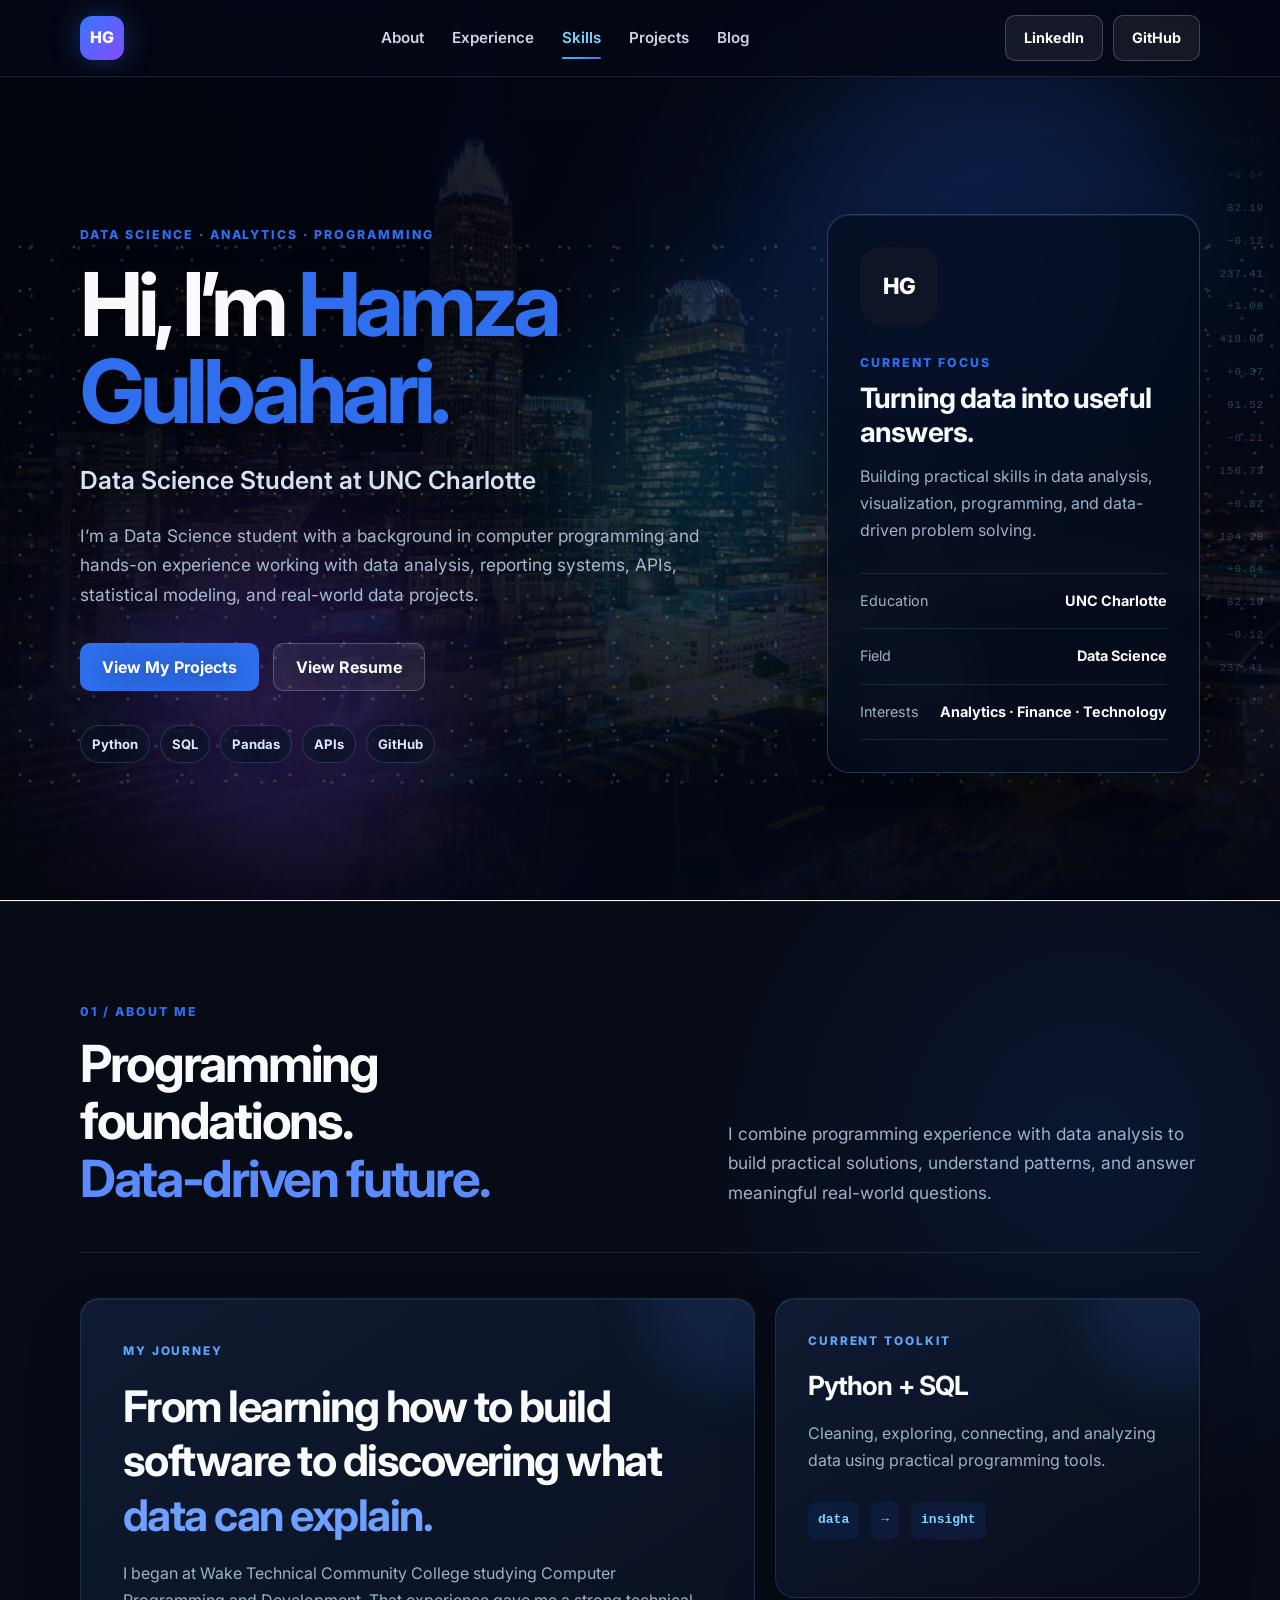
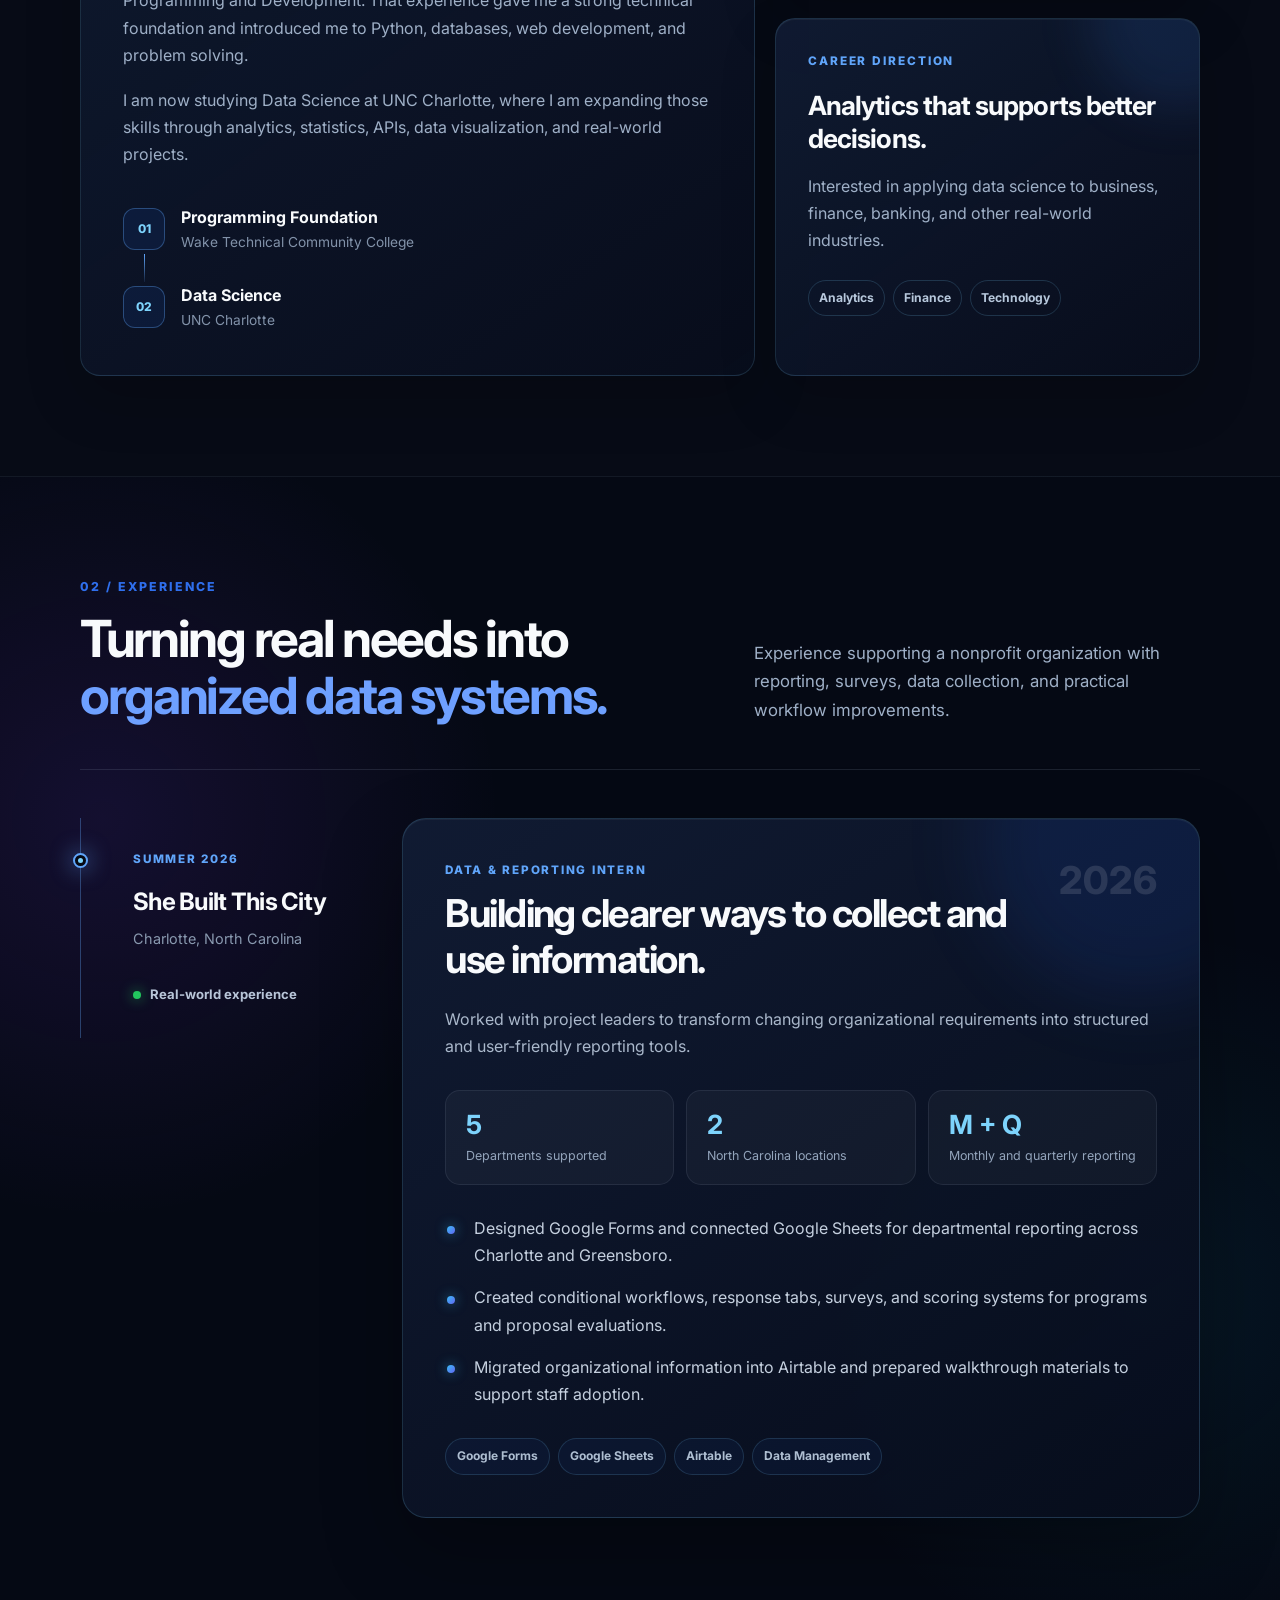
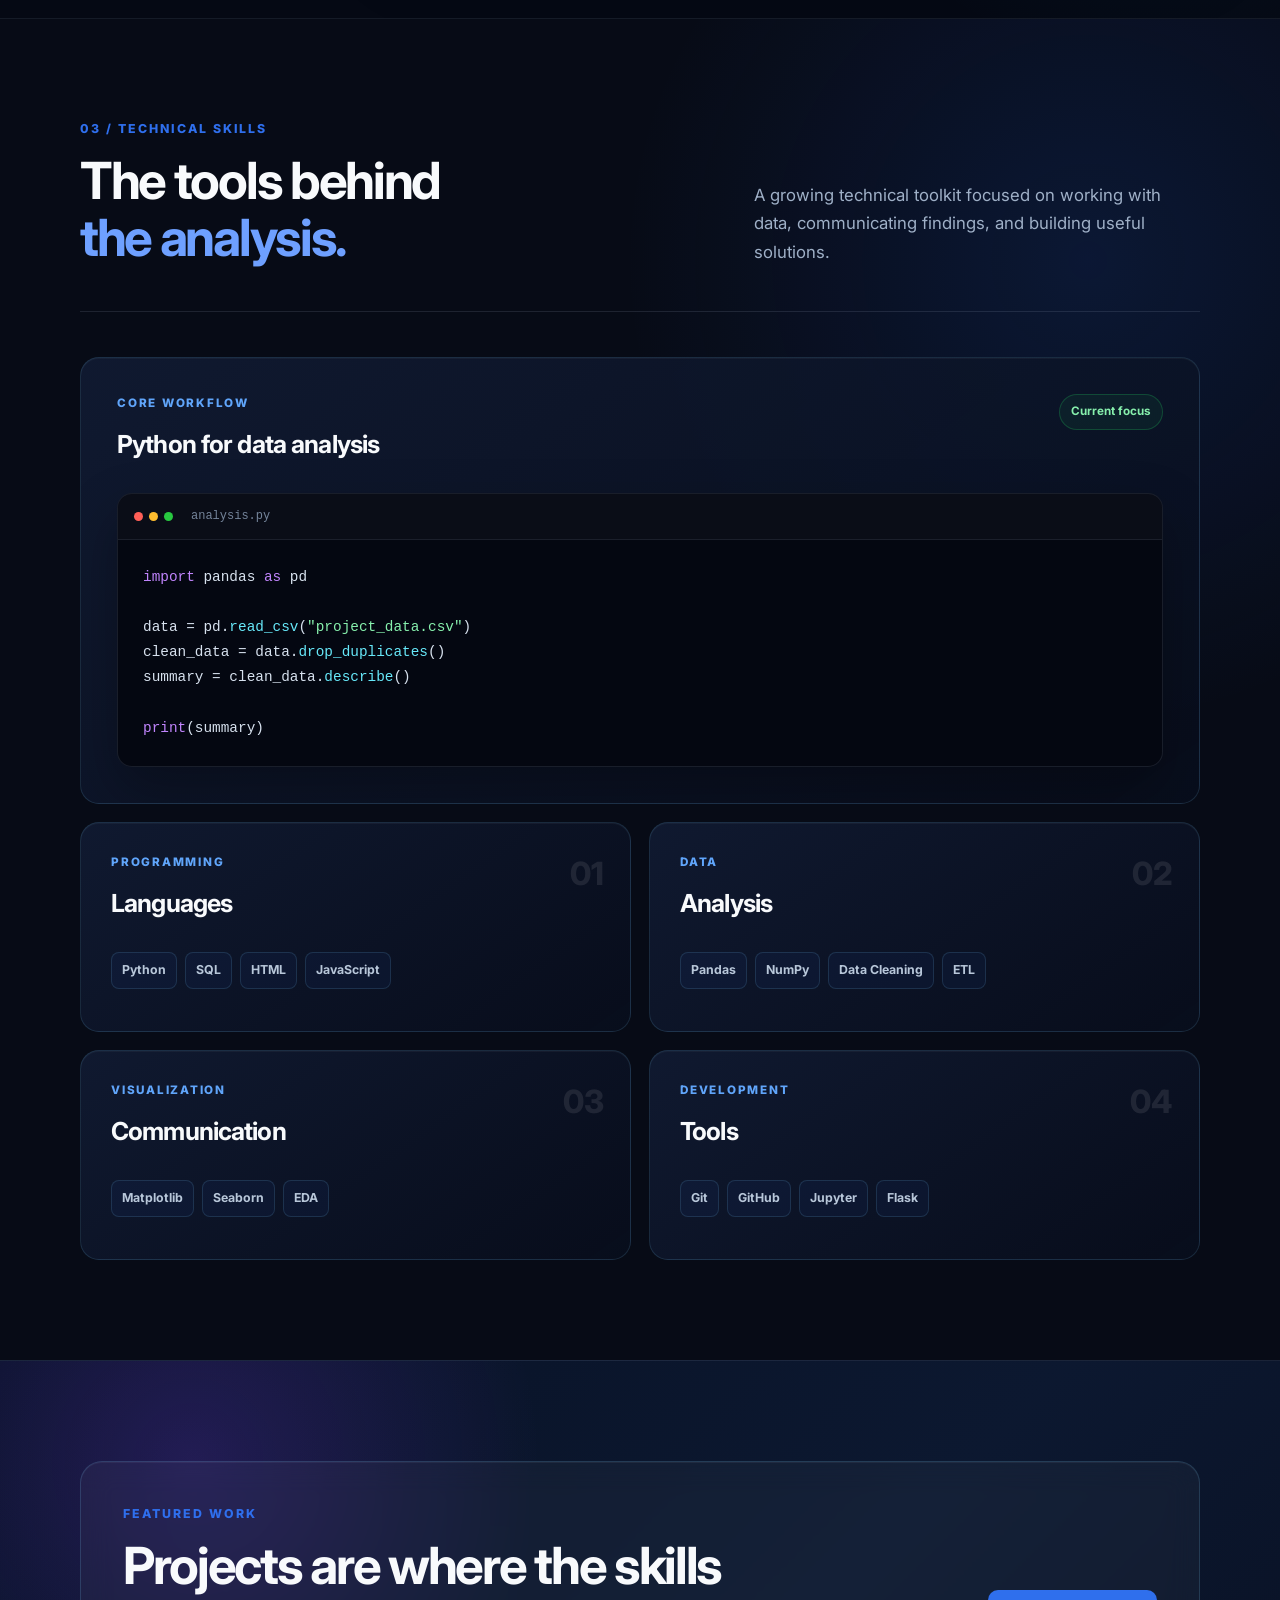
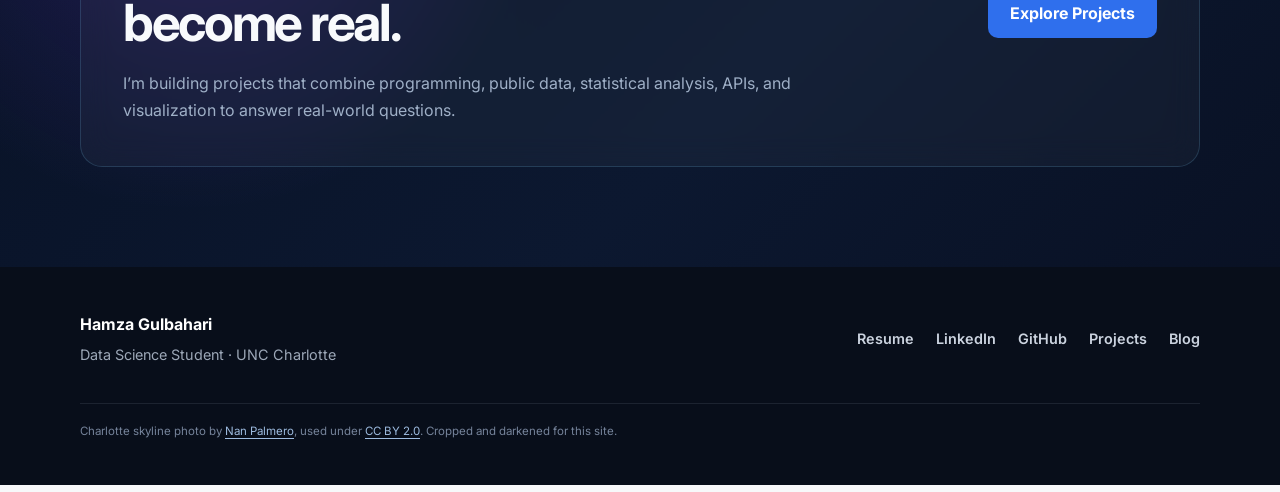
==== commit 9fc94586: "Add files via upload" ====
--- a/index.html
+++ b/index.html
@@ -16,7 +16,34 @@
   <div class="scroll-progress" aria-hidden="true"></div>
 
   <div class="animated-background" aria-hidden="true">
+    <div class="city-backdrop"></div>
+    <div class="city-overlay"></div>
     <div class="background-grid"></div>
+    <div class="building-shimmer"></div>
+
+    <div class="market-stream">
+      <div class="market-track">
+        <span>104.28</span><span class="up">+0.64</span><span>82.19</span>
+        <span class="down">−0.12</span><span>237.41</span><span class="up">+1.08</span>
+        <span>418.06</span><span class="up">+0.37</span><span>91.52</span>
+        <span class="down">−0.21</span><span>156.73</span><span class="up">+0.82</span>
+      </div>
+      <div class="market-track" aria-hidden="true">
+        <span>104.28</span><span class="up">+0.64</span><span>82.19</span>
+        <span class="down">−0.12</span><span>237.41</span><span class="up">+1.08</span>
+        <span>418.06</span><span class="up">+0.37</span><span>91.52</span>
+        <span class="down">−0.21</span><span>156.73</span><span class="up">+0.82</span>
+      </div>
+    </div>
+
+    <div class="traffic-lights">
+      <span class="light-trail trail-one"></span>
+      <span class="light-trail trail-two"></span>
+      <span class="light-trail trail-three"></span>
+      <span class="light-trail trail-four"></span>
+      <span class="light-trail trail-five"></span>
+    </div>
+
     <div class="glow-orb glow-orb-one"></div>
     <div class="glow-orb glow-orb-two"></div>
     <div class="glow-orb glow-orb-three"></div>
@@ -217,66 +244,187 @@
       </div>
     </section>
 
-    <section class="section section-dark" id="experience">
+    <section class="section experience-showcase" id="experience">
       <div class="container">
-        <p class="section-label">EXPERIENCE</p>
-        <h2 class="section-title">Applying technology outside the classroom.</h2>
-
-        <article class="experience-card">
-          <div class="experience-heading">
-            <div>
-              <p class="experience-company">She Built This City</p>
-              <h3>Data & Reporting Support</h3>
-            </div>
-
-            <span class="experience-tag">Summer Experience</span>
-          </div>
-
-          <p class="experience-summary">
-            Supported organizational data collection and reporting initiatives by
-            helping design structured workflows for programs, events, partnerships,
-            surveys, and departmental reporting.
+        <div class="section-heading-row">
+          <div>
+            <p class="section-label">02 / EXPERIENCE</p>
+            <h2 class="section-title">
+              Turning real needs into<br>
+              <span>organized data systems.</span>
+            </h2>
+          </div>
+
+          <p class="section-heading-copy">
+            Experience supporting a nonprofit organization with reporting,
+            surveys, data collection, and practical workflow improvements.
           </p>
-
-          <ul class="experience-list">
-            <li>Built and organized Google Forms and Google Sheets reporting workflows.</li>
-            <li>Helped structure monthly and quarterly departmental data collection.</li>
-            <li>Worked with Airtable to organize and transfer program information.</li>
-            <li>Created surveys and evaluation forms for programs and organizational projects.</li>
-            <li>Helped improve how information was collected, organized, and reviewed.</li>
-          </ul>
-        </article>
+        </div>
+
+        <div class="experience-layout">
+          <div class="experience-timeline">
+            <div class="timeline-marker">
+              <span></span>
+            </div>
+
+            <p class="timeline-date">SUMMER 2026</p>
+            <h3>She Built This City</h3>
+            <p>Charlotte, North Carolina</p>
+
+            <div class="timeline-status">
+              <span></span>
+              Real-world experience
+            </div>
+          </div>
+
+          <article class="experience-panel">
+            <div class="experience-panel-top">
+              <div>
+                <p class="experience-role-label">DATA & REPORTING INTERN</p>
+                <h3>Building clearer ways to collect and use information.</h3>
+              </div>
+
+              <span class="experience-year">2026</span>
+            </div>
+
+            <p class="experience-panel-summary">
+              Worked with project leaders to transform changing organizational
+              requirements into structured and user-friendly reporting tools.
+            </p>
+
+            <div class="impact-grid">
+              <div class="impact-item">
+                <strong>5</strong>
+                <span>Departments supported</span>
+              </div>
+
+              <div class="impact-item">
+                <strong>2</strong>
+                <span>North Carolina locations</span>
+              </div>
+
+              <div class="impact-item">
+                <strong>M + Q</strong>
+                <span>Monthly and quarterly reporting</span>
+              </div>
+            </div>
+
+            <ul class="experience-achievements">
+              <li>
+                Designed Google Forms and connected Google Sheets for
+                departmental reporting across Charlotte and Greensboro.
+              </li>
+              <li>
+                Created conditional workflows, response tabs, surveys, and
+                scoring systems for programs and proposal evaluations.
+              </li>
+              <li>
+                Migrated organizational information into Airtable and prepared
+                walkthrough materials to support staff adoption.
+              </li>
+            </ul>
+
+            <div class="experience-tools">
+              <span>Google Forms</span>
+              <span>Google Sheets</span>
+              <span>Airtable</span>
+              <span>Data Management</span>
+            </div>
+          </article>
+        </div>
       </div>
     </section>
 
-    <section class="section" id="skills">
+    <section class="section skills-showcase" id="skills">
       <div class="container">
-        <p class="section-label">TECHNICAL SKILLS</p>
-        <h2 class="section-title">Tools I use to work with data.</h2>
-
-        <div class="skills-grid">
-          <article class="skill-card">
-            <span class="skill-number">01</span>
-            <h3>Programming</h3>
-            <p>Python · SQL · HTML</p>
-          </article>
-
-          <article class="skill-card">
-            <span class="skill-number">02</span>
-            <h3>Data Analysis</h3>
-            <p>Pandas · NumPy · Data Cleaning · ETL · Statistical Analysis</p>
-          </article>
-
-          <article class="skill-card">
-            <span class="skill-number">03</span>
-            <h3>Visualization</h3>
-            <p>Matplotlib · Seaborn · Exploratory Data Analysis</p>
-          </article>
-
-          <article class="skill-card">
-            <span class="skill-number">04</span>
-            <h3>Development & Tools</h3>
-            <p>Git · GitHub · Jupyter Notebook · Flask </p>
+        <div class="section-heading-row skills-heading">
+          <div>
+            <p class="section-label">03 / TECHNICAL SKILLS</p>
+            <h2 class="section-title">
+              The tools behind<br>
+              <span>the analysis.</span>
+            </h2>
+          </div>
+
+          <p class="section-heading-copy">
+            A growing technical toolkit focused on working with data,
+            communicating findings, and building useful solutions.
+          </p>
+        </div>
+
+        <div class="skills-dashboard">
+          <article class="skill-panel skill-panel-code">
+            <div class="skill-panel-heading">
+              <div>
+                <p class="skill-panel-label">CORE WORKFLOW</p>
+                <h3>Python for data analysis</h3>
+              </div>
+              <span class="skill-status">Current focus</span>
+            </div>
+
+            <div class="code-window" aria-label="Example Python data workflow">
+              <div class="code-window-top">
+                <div class="window-dots" aria-hidden="true">
+                  <span></span><span></span><span></span>
+                </div>
+                <p>analysis.py</p>
+              </div>
+
+              <pre><code><span class="code-purple">import</span> pandas <span class="code-purple">as</span> pd
+
+data = pd.<span class="code-blue">read_csv</span>(<span class="code-green">"project_data.csv"</span>)
+clean_data = data.<span class="code-blue">drop_duplicates</span>()
+summary = clean_data.<span class="code-blue">describe</span>()
+
+<span class="code-purple">print</span>(summary)</code></pre>
+            </div>
+          </article>
+
+          <article class="skill-panel">
+            <span class="skill-index">01</span>
+            <p class="skill-panel-label">PROGRAMMING</p>
+            <h3>Languages</h3>
+            <div class="skill-list">
+              <span>Python</span>
+              <span>SQL</span>
+              <span>HTML</span>
+              <span>JavaScript</span>
+            </div>
+          </article>
+
+          <article class="skill-panel">
+            <span class="skill-index">02</span>
+            <p class="skill-panel-label">DATA</p>
+            <h3>Analysis</h3>
+            <div class="skill-list">
+              <span>Pandas</span>
+              <span>NumPy</span>
+              <span>Data Cleaning</span>
+              <span>ETL</span>
+            </div>
+          </article>
+
+          <article class="skill-panel">
+            <span class="skill-index">03</span>
+            <p class="skill-panel-label">VISUALIZATION</p>
+            <h3>Communication</h3>
+            <div class="skill-list">
+              <span>Matplotlib</span>
+              <span>Seaborn</span>
+              <span>EDA</span>
+            </div>
+          </article>
+
+          <article class="skill-panel">
+            <span class="skill-index">04</span>
+            <p class="skill-panel-label">DEVELOPMENT</p>
+            <h3>Tools</h3>
+            <div class="skill-list">
+              <span>Git</span>
+              <span>GitHub</span>
+              <span>Jupyter</span>
+              <span>Flask</span>
+            </div>
           </article>
         </div>
       </div>
@@ -312,6 +460,14 @@
         <a href="projects.html">Projects</a>
         <a href="blog/blog1.html">Blog</a>
       </div>
+
+      <p class="photo-credit">
+        Charlotte skyline photo by
+        <a href="https://www.flickr.com/photos/nanpalmero/29980320271/" target="_blank" rel="noopener noreferrer">Nan Palmero</a>,
+        used under
+        <a href="https://creativecommons.org/licenses/by/2.0/" target="_blank" rel="noopener noreferrer">CC BY 2.0</a>.
+        Cropped and darkened for this site.
+      </p>
     </div>
   </footer>
 
--- a/styles.css
+++ b/styles.css
@@ -980,6 +980,10 @@
     transition: none;
   }
 
+  .cursor-light {
+    display: none;
+  }
+}
 
 .home-page .section-about {
   position: relative;
@@ -1186,7 +1190,723 @@
     padding: 25px;
   }
 }
-  .cursor-light {
+
+
+/* EXPERIENCE SHOWCASE */
+
+.home-page .experience-showcase {
+  position: relative;
+  overflow: hidden;
+  color: #f8fafc;
+  background:
+    radial-gradient(circle at 8% 30%, rgba(124, 58, 237, 0.13), transparent 28%),
+    radial-gradient(circle at 90% 72%, rgba(8, 145, 178, 0.1), transparent 26%),
+    #050914;
+  border-top: 1px solid rgba(148, 163, 184, 0.1);
+}
+
+.section-heading-row {
+  display: grid;
+  grid-template-columns: 1.15fr 0.85fr;
+  align-items: end;
+  gap: 70px;
+  padding-bottom: 45px;
+  border-bottom: 1px solid rgba(148, 163, 184, 0.16);
+}
+
+.section-heading-row .section-title span {
+  color: #6ea0ff;
+}
+
+.section-heading-copy {
+  max-width: 520px;
+  color: #9fb0c7;
+  font-size: 1.05rem;
+}
+
+.experience-layout {
+  display: grid;
+  grid-template-columns: 0.36fr 1fr;
+  gap: 35px;
+  margin-top: 48px;
+}
+
+.experience-timeline {
+  position: relative;
+  align-self: start;
+  padding: 32px 28px 32px 52px;
+  border-left: 1px solid rgba(96, 165, 250, 0.35);
+}
+
+.timeline-marker {
+  position: absolute;
+  top: 35px;
+  left: -8px;
+  width: 15px;
+  height: 15px;
+  display: grid;
+  place-items: center;
+  border: 2px solid #60a5fa;
+  border-radius: 50%;
+  background: #050914;
+  box-shadow: 0 0 22px rgba(96, 165, 250, 0.75);
+}
+
+.timeline-marker span {
+  width: 5px;
+  height: 5px;
+  border-radius: 50%;
+  background: #7dd3fc;
+}
+
+.timeline-date,
+.experience-role-label,
+.skill-panel-label {
+  color: #60a5fa;
+  font-size: 0.73rem;
+  font-weight: 800;
+  letter-spacing: 0.15em;
+}
+
+.experience-timeline h3 {
+  margin-top: 12px;
+  font-size: 1.5rem;
+  letter-spacing: -0.03em;
+}
+
+.experience-timeline > p:not(.timeline-date) {
+  margin-top: 4px;
+  color: #8999af;
+  font-size: 0.9rem;
+}
+
+.timeline-status {
+  display: flex;
+  align-items: center;
+  gap: 9px;
+  margin-top: 32px;
+  color: #b8c5d8;
+  font-size: 0.82rem;
+  font-weight: 700;
+}
+
+.timeline-status span {
+  width: 8px;
+  height: 8px;
+  border-radius: 50%;
+  background: #22c55e;
+  box-shadow: 0 0 13px rgba(34, 197, 94, 0.8);
+}
+
+.experience-panel {
+  position: relative;
+  overflow: hidden;
+  padding: 42px;
+  border: 1px solid rgba(125, 211, 252, 0.17);
+  border-radius: 24px;
+  background:
+    linear-gradient(145deg, rgba(17, 28, 52, 0.95), rgba(7, 13, 28, 0.9));
+  box-shadow:
+    inset 0 1px 0 rgba(255, 255, 255, 0.05),
+    0 32px 80px rgba(0, 0, 0, 0.28);
+}
+
+.experience-panel::after {
+  content: "";
+  position: absolute;
+  top: -140px;
+  right: -100px;
+  width: 320px;
+  height: 320px;
+  border-radius: 50%;
+  background: rgba(37, 99, 235, 0.12);
+  filter: blur(35px);
+  pointer-events: none;
+}
+
+.experience-panel-top {
+  position: relative;
+  z-index: 1;
+  display: flex;
+  align-items: flex-start;
+  justify-content: space-between;
+  gap: 30px;
+}
+
+.experience-panel-top h3 {
+  max-width: 650px;
+  margin-top: 10px;
+  font-size: clamp(1.8rem, 3vw, 2.55rem);
+  line-height: 1.18;
+  letter-spacing: -0.04em;
+}
+
+.experience-year {
+  color: rgba(255, 255, 255, 0.12);
+  font-size: 2.4rem;
+  font-weight: 800;
+  line-height: 1;
+}
+
+.experience-panel-summary {
+  position: relative;
+  z-index: 1;
+  max-width: 760px;
+  margin-top: 24px;
+  color: #aab8cb;
+}
+
+.impact-grid {
+  position: relative;
+  z-index: 1;
+  display: grid;
+  grid-template-columns: repeat(3, 1fr);
+  gap: 12px;
+  margin-top: 30px;
+}
+
+.impact-item {
+  padding: 20px;
+  border: 1px solid rgba(148, 163, 184, 0.13);
+  border-radius: 15px;
+  background: rgba(255, 255, 255, 0.035);
+}
+
+.impact-item strong {
+  display: block;
+  color: #7dd3fc;
+  font-size: 1.65rem;
+  line-height: 1;
+}
+
+.impact-item span {
+  display: block;
+  margin-top: 9px;
+  color: #93a4bb;
+  font-size: 0.78rem;
+  line-height: 1.4;
+}
+
+.experience-achievements {
+  position: relative;
+  z-index: 1;
+  display: grid;
+  gap: 15px;
+  margin-top: 30px;
+  list-style: none;
+}
+
+.experience-achievements li {
+  position: relative;
+  padding-left: 29px;
+  color: #c5d0df;
+}
+
+.experience-achievements li::before {
+  content: "";
+  position: absolute;
+  top: 0.7em;
+  left: 2px;
+  width: 8px;
+  height: 8px;
+  border-radius: 50%;
+  background: linear-gradient(135deg, #38bdf8, #6366f1);
+  box-shadow: 0 0 12px rgba(56, 189, 248, 0.6);
+}
+
+.experience-tools {
+  position: relative;
+  z-index: 1;
+  display: flex;
+  flex-wrap: wrap;
+  gap: 8px;
+  margin-top: 30px;
+}
+
+.experience-tools span {
+  padding: 7px 11px;
+  border: 1px solid rgba(125, 211, 252, 0.16);
+  border-radius: 999px;
+  color: #aebed1;
+  background: rgba(37, 99, 235, 0.06);
+  font-size: 0.75rem;
+  font-weight: 700;
+}
+
+
+/* SKILLS DASHBOARD */
+
+.home-page .skills-showcase {
+  position: relative;
+  overflow: hidden;
+  color: #f8fafc;
+  background:
+    radial-gradient(circle at 85% 18%, rgba(37, 99, 235, 0.14), transparent 30%),
+    #070b16;
+  border-top: 1px solid rgba(148, 163, 184, 0.1);
+}
+
+.skills-dashboard {
+  display: grid;
+  grid-template-columns: repeat(2, 1fr);
+  gap: 18px;
+  margin-top: 45px;
+}
+
+.skill-panel {
+  position: relative;
+  overflow: hidden;
+  min-height: 210px;
+  padding: 30px;
+  border: 1px solid rgba(125, 211, 252, 0.14);
+  border-radius: 19px;
+  background: linear-gradient(145deg, rgba(17, 28, 52, 0.86), rgba(8, 14, 29, 0.82));
+  box-shadow: inset 0 1px 0 rgba(255, 255, 255, 0.04);
+  transition: border-color 0.3s ease, box-shadow 0.3s ease;
+}
+
+.skill-panel:hover {
+  border-color: rgba(96, 165, 250, 0.4);
+  box-shadow: 0 28px 65px rgba(0, 0, 0, 0.25);
+}
+
+.skill-panel-code {
+  grid-column: 1 / -1;
+  padding: 36px;
+}
+
+.skill-panel-heading {
+  display: flex;
+  align-items: flex-start;
+  justify-content: space-between;
+  gap: 25px;
+}
+
+.skill-panel-heading h3,
+.skill-panel > h3 {
+  margin-top: 9px;
+  font-size: 1.55rem;
+  letter-spacing: -0.035em;
+}
+
+.skill-status {
+  padding: 7px 11px;
+  border: 1px solid rgba(34, 197, 94, 0.25);
+  border-radius: 999px;
+  color: #86efac;
+  background: rgba(34, 197, 94, 0.07);
+  font-size: 0.73rem;
+  font-weight: 700;
+}
+
+.code-window {
+  margin-top: 28px;
+  overflow: hidden;
+  border: 1px solid rgba(148, 163, 184, 0.15);
+  border-radius: 15px;
+  background: #040711;
+  box-shadow: 0 24px 55px rgba(0, 0, 0, 0.28);
+}
+
+.code-window-top {
+  display: flex;
+  align-items: center;
+  gap: 18px;
+  padding: 12px 16px;
+  border-bottom: 1px solid rgba(148, 163, 184, 0.12);
+  background: rgba(255, 255, 255, 0.025);
+}
+
+.code-window-top p {
+  color: #74849a;
+  font-family: monospace;
+  font-size: 0.75rem;
+}
+
+.window-dots {
+  display: flex;
+  gap: 6px;
+}
+
+.window-dots span {
+  width: 9px;
+  height: 9px;
+  border-radius: 50%;
+}
+
+.window-dots span:nth-child(1) { background: #ff5f57; }
+.window-dots span:nth-child(2) { background: #febc2e; }
+.window-dots span:nth-child(3) { background: #28c840; }
+
+.code-window pre {
+  overflow-x: auto;
+  padding: 25px;
+  color: #d7e1ee;
+  font-size: 0.9rem;
+  line-height: 1.75;
+}
+
+.code-window code {
+  font-family: "SFMono-Regular", Consolas, "Liberation Mono", monospace;
+}
+
+.code-purple { color: #c084fc; }
+.code-blue { color: #67e8f9; }
+.code-green { color: #86efac; }
+
+.skill-index {
+  position: absolute;
+  top: 24px;
+  right: 26px;
+  color: rgba(255, 255, 255, 0.09);
+  font-size: 2rem;
+  font-weight: 800;
+}
+
+.skill-list {
+  display: flex;
+  flex-wrap: wrap;
+  gap: 8px;
+  margin-top: 28px;
+}
+
+.skill-list span {
+  padding: 7px 10px;
+  border: 1px solid rgba(125, 211, 252, 0.14);
+  border-radius: 8px;
+  color: #b8c7d9;
+  background: rgba(37, 99, 235, 0.06);
+  font-size: 0.77rem;
+  font-weight: 700;
+}
+
+
+/* FEATURED PROJECT CALL TO ACTION */
+
+.home-page .featured {
+  color: #f8fafc;
+  background:
+    radial-gradient(circle at 15% 20%, rgba(124, 58, 237, 0.22), transparent 30%),
+    linear-gradient(135deg, #081226, #0c1830 60%, #091124);
+  border-top: 1px solid rgba(148, 163, 184, 0.12);
+}
+
+.home-page .featured-content {
+  padding: 42px;
+  border: 1px solid rgba(125, 211, 252, 0.17);
+  border-radius: 22px;
+  background: rgba(255, 255, 255, 0.035);
+  box-shadow: inset 0 1px 0 rgba(255, 255, 255, 0.05);
+  backdrop-filter: blur(15px);
+}
+
+.home-page .featured-content p:not(.section-label) {
+  color: #9fb0c7;
+}
+
+@media (max-width: 850px) {
+  .section-heading-row,
+  .experience-layout {
+    grid-template-columns: 1fr;
+  }
+
+  .section-heading-row {
+    gap: 25px;
+  }
+
+  .experience-timeline {
+    padding-top: 15px;
+    padding-bottom: 15px;
+  }
+}
+
+@media (max-width: 650px) {
+  .impact-grid,
+  .skills-dashboard {
+    grid-template-columns: 1fr;
+  }
+
+  .skill-panel-code {
+    grid-column: auto;
+  }
+
+  .experience-panel,
+  .skill-panel,
+  .skill-panel-code,
+  .home-page .featured-content {
+    padding: 25px;
+  }
+
+  .experience-panel-top,
+  .skill-panel-heading {
+    flex-direction: column;
+  }
+
+  .experience-year {
     display: none;
   }
 }
+
+.home-page .nav-links a {
+  position: relative;
+}
+
+.home-page .nav-links a::after {
+  content: "";
+  position: absolute;
+  right: 0;
+  bottom: -8px;
+  left: 0;
+  height: 2px;
+  border-radius: 999px;
+  background: linear-gradient(90deg, #38bdf8, #6366f1);
+  transform: scaleX(0);
+  transform-origin: center;
+  transition: transform 0.25s ease;
+}
+
+.home-page .nav-links a:hover::after,
+.home-page .nav-links a.active-section::after {
+  transform: scaleX(1);
+}
+
+.home-page .nav-links a.active-section {
+  color: #7dd3fc;
+}
+
+/* CHARLOTTE NIGHT HERO */
+
+.home-page .animated-background {
+  isolation: isolate;
+  background: #02050d;
+}
+
+.city-backdrop,
+.city-overlay,
+.building-shimmer,
+.traffic-lights,
+.market-stream {
+  position: absolute;
+  pointer-events: none;
+}
+
+.city-backdrop {
+  inset: -6%;
+  z-index: -5;
+  background-image: url("charlotte-night.jpg");
+  background-position: center 44%;
+  background-size: cover;
+  filter: saturate(0.82) contrast(1.08) brightness(0.56);
+  transform: translate3d(0, var(--city-scroll, 0), 0) scale(1.09);
+  transform-origin: center center;
+  will-change: transform;
+}
+
+.city-overlay {
+  inset: 0;
+  z-index: -4;
+  background:
+    linear-gradient(90deg, rgba(2, 5, 13, 0.9) 0%, rgba(2, 6, 18, 0.76) 34%, rgba(4, 10, 27, 0.48) 62%, rgba(3, 8, 21, 0.72) 100%),
+    linear-gradient(180deg, rgba(3, 7, 19, 0.4) 0%, rgba(3, 8, 24, 0.2) 52%, rgba(3, 7, 18, 0.94) 100%),
+    radial-gradient(circle at 68% 36%, rgba(37, 99, 235, 0.28), transparent 33%);
+}
+
+.home-page .background-grid {
+  z-index: -2;
+  opacity: 0.11;
+  mix-blend-mode: screen;
+  -webkit-mask-image: linear-gradient(to bottom, transparent 8%, black 58%, transparent 94%);
+  mask-image: linear-gradient(to bottom, transparent 8%, black 58%, transparent 94%);
+}
+
+.building-shimmer {
+  inset: 25% 0 12%;
+  z-index: -1;
+  opacity: 0.2;
+  background-image:
+    radial-gradient(circle at 37% 50%, rgba(255, 234, 165, 0.95) 0 1px, transparent 2px),
+    radial-gradient(circle at 51% 42%, rgba(125, 211, 252, 0.9) 0 1px, transparent 2px),
+    radial-gradient(circle at 61% 56%, rgba(255, 222, 130, 0.9) 0 1px, transparent 2px),
+    radial-gradient(circle at 74% 61%, rgba(147, 197, 253, 0.95) 0 1px, transparent 2px);
+  background-size: 54px 44px, 62px 50px, 49px 41px, 70px 58px;
+  animation: cityShimmer 4.8s steps(2, end) infinite;
+  mix-blend-mode: screen;
+}
+
+.market-stream {
+  top: 14%;
+  right: max(16px, calc((100vw - 1500px) / 2));
+  z-index: -1;
+  width: 92px;
+  height: 70vh;
+  overflow: hidden;
+  opacity: 0.28;
+  color: #c8dcff;
+  font-family: "SFMono-Regular", Consolas, "Liberation Mono", monospace;
+  font-size: 0.68rem;
+  letter-spacing: 0.08em;
+  line-height: 1;
+  text-shadow: 0 0 14px rgba(96, 165, 250, 0.75);
+  -webkit-mask-image: linear-gradient(to bottom, transparent, black 16%, black 84%, transparent);
+  mask-image: linear-gradient(to bottom, transparent, black 16%, black 84%, transparent);
+}
+
+.market-track {
+  display: flex;
+  flex-direction: column;
+  align-items: flex-end;
+  gap: 22px;
+  padding: 11px 0;
+  animation: marketFlow 18s linear infinite;
+}
+
+.market-track .up {
+  color: #78f5c7;
+}
+
+.market-track .down {
+  color: #ff9baf;
+}
+
+.traffic-lights {
+  right: 0;
+  bottom: 9vh;
+  left: 0;
+  z-index: -1;
+  height: 90px;
+  overflow: hidden;
+  opacity: 0.8;
+  -webkit-mask-image: linear-gradient(90deg, transparent, black 14%, black 86%, transparent);
+  mask-image: linear-gradient(90deg, transparent, black 14%, black 86%, transparent);
+}
+
+.light-trail {
+  position: absolute;
+  left: -25%;
+  width: clamp(130px, 18vw, 320px);
+  height: 2px;
+  border-radius: 999px;
+  background: linear-gradient(90deg, transparent, #f8fafc 35%, #bfdbfe 72%, transparent);
+  box-shadow: 0 0 8px rgba(191, 219, 254, 0.95), 0 0 18px rgba(59, 130, 246, 0.65);
+  filter: blur(0.35px);
+  animation: driveAcross 8s cubic-bezier(0.35, 0.05, 0.65, 0.95) infinite;
+}
+
+.trail-one { top: 15px; animation-delay: -1s; animation-duration: 8.5s; }
+.trail-two { top: 34px; animation-delay: -5.2s; animation-duration: 10.4s; }
+.trail-three { top: 56px; animation-delay: -7.5s; animation-duration: 9.2s; }
+
+.trail-four,
+.trail-five {
+  background: linear-gradient(90deg, transparent, #fb7185 35%, #ef4444 72%, transparent);
+  box-shadow: 0 0 8px rgba(251, 113, 133, 0.9), 0 0 18px rgba(239, 68, 68, 0.55);
+  animation-name: driveBack;
+}
+
+.trail-four { top: 70px; animation-delay: -3.6s; animation-duration: 11.2s; }
+.trail-five { top: 45px; animation-delay: -8.1s; animation-duration: 12.7s; }
+
+.home-page .glow-orb {
+  opacity: 0.22;
+  mix-blend-mode: screen;
+}
+
+.home-page .hero-copy {
+  text-shadow: 0 2px 22px rgba(0, 0, 0, 0.58);
+}
+
+.home-page .profile-card {
+  background: rgba(5, 12, 30, 0.76);
+  border-color: rgba(147, 197, 253, 0.25);
+  box-shadow:
+    0 36px 95px rgba(0, 0, 0, 0.52),
+    inset 0 1px 0 rgba(255, 255, 255, 0.08);
+}
+
+.home-page footer .footer-content {
+  flex-wrap: wrap;
+}
+
+.photo-credit {
+  flex-basis: 100%;
+  padding-top: 18px;
+  border-top: 1px solid rgba(148, 163, 184, 0.14);
+  color: #75839a !important;
+  font-size: 0.72rem !important;
+}
+
+.photo-credit a {
+  color: #9dbbdf;
+  text-decoration: underline;
+  text-underline-offset: 3px;
+}
+
+@keyframes cityShimmer {
+  0%, 100% { opacity: 0.14; }
+  35% { opacity: 0.28; }
+  68% { opacity: 0.19; }
+}
+
+@keyframes marketFlow {
+  to { transform: translateY(-100%); }
+}
+
+@keyframes driveAcross {
+  0% { transform: translate3d(-10vw, 0, 0) scaleX(0.65); opacity: 0; }
+  12% { opacity: 0.9; }
+  85% { opacity: 0.82; }
+  100% { transform: translate3d(145vw, 0, 0) scaleX(1.15); opacity: 0; }
+}
+
+@keyframes driveBack {
+  0% { transform: translate3d(145vw, 0, 0) scaleX(1.1); opacity: 0; }
+  12% { opacity: 0.85; }
+  85% { opacity: 0.78; }
+  100% { transform: translate3d(-10vw, 0, 0) scaleX(0.7); opacity: 0; }
+}
+
+@media (max-width: 1100px) {
+  .market-stream {
+    display: none;
+  }
+
+  .city-backdrop {
+    background-position: 45% 44%;
+  }
+}
+
+@media (max-width: 650px) {
+  .city-backdrop {
+    inset: -3%;
+    background-position: 46% center;
+    transform: translate3d(0, var(--city-scroll, 0), 0) scale(1.06);
+  }
+
+  .city-overlay {
+    background:
+      linear-gradient(90deg, rgba(2, 5, 13, 0.92), rgba(3, 8, 22, 0.72)),
+      linear-gradient(180deg, rgba(3, 7, 19, 0.42), rgba(3, 7, 18, 0.94));
+  }
+
+  .traffic-lights {
+    bottom: 4vh;
+    opacity: 0.58;
+  }
+}
+
+@media (prefers-reduced-motion: reduce) {
+  .city-backdrop {
+    transform: scale(1.06);
+  }
+
+  .building-shimmer,
+  .market-track,
+  .light-trail {
+    animation: none;
+  }
+
+  .market-stream,
+  .traffic-lights {
+    display: none;
+  }
+}
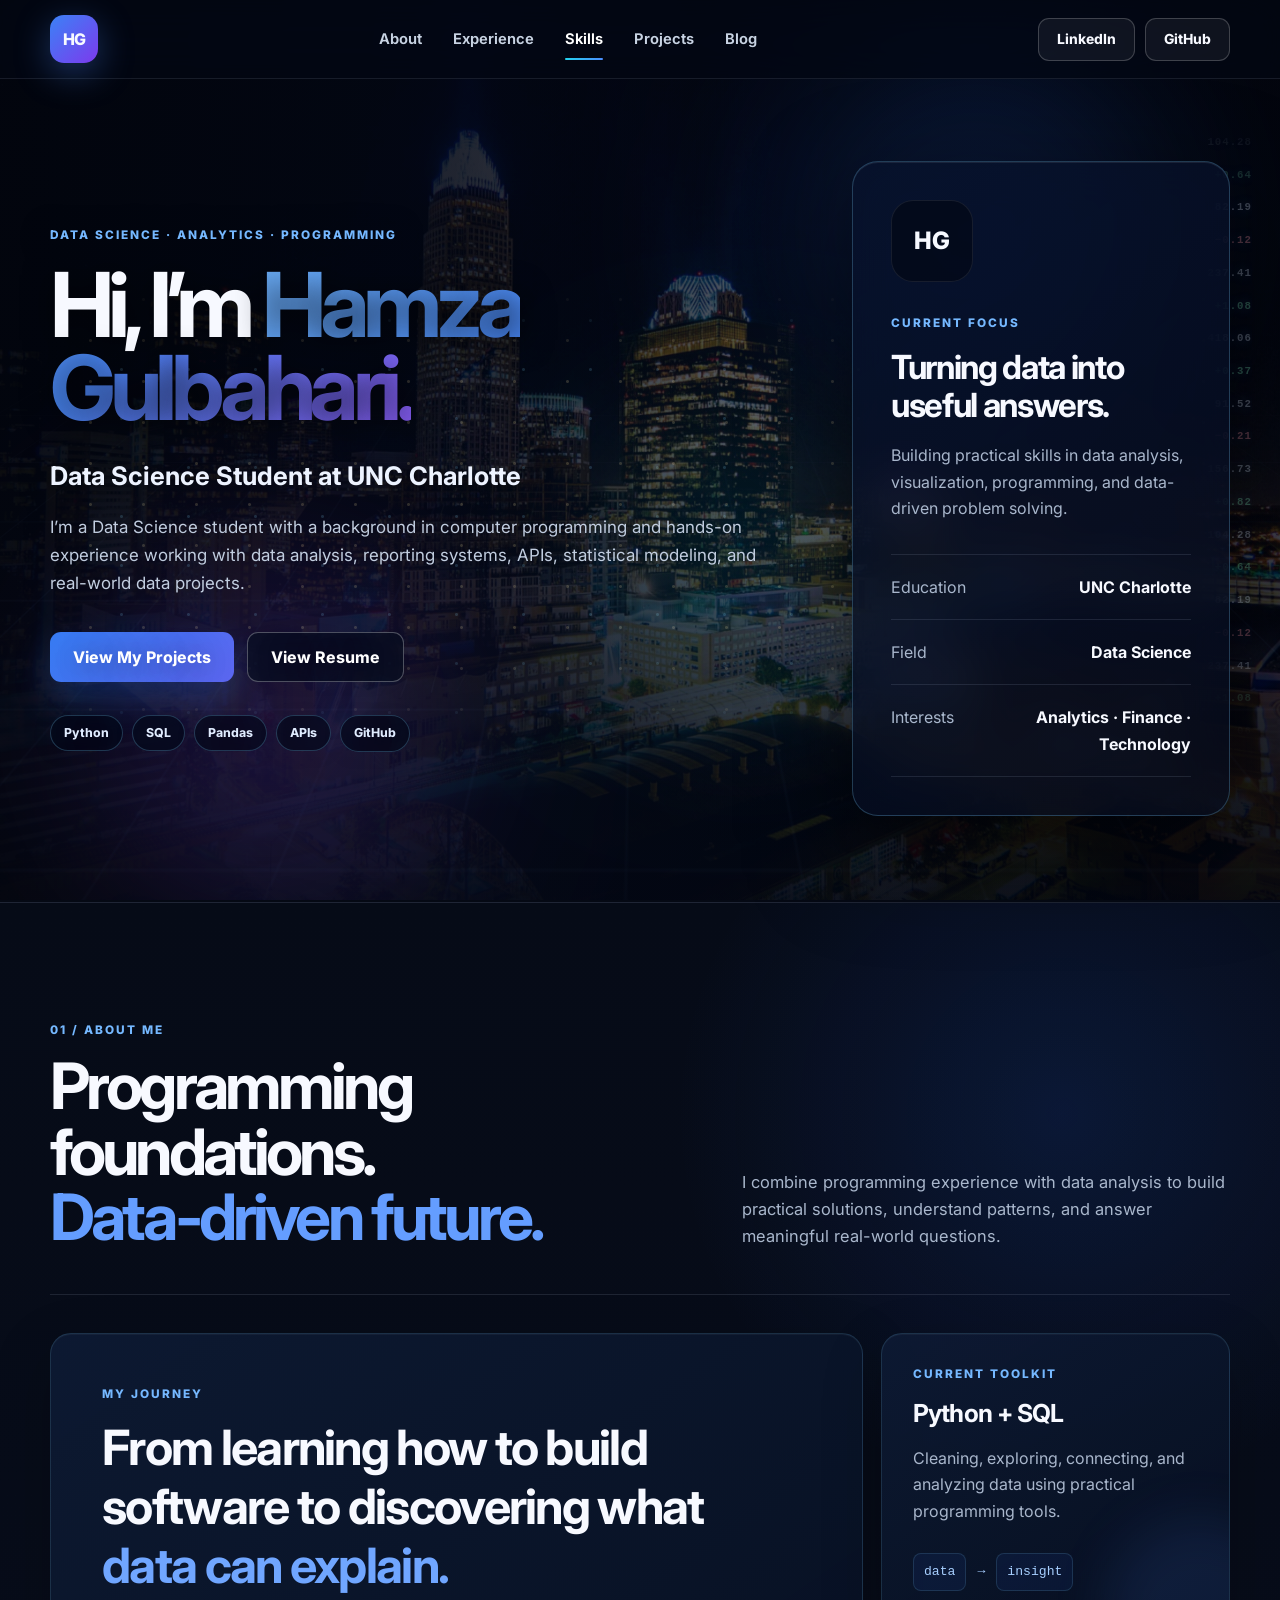
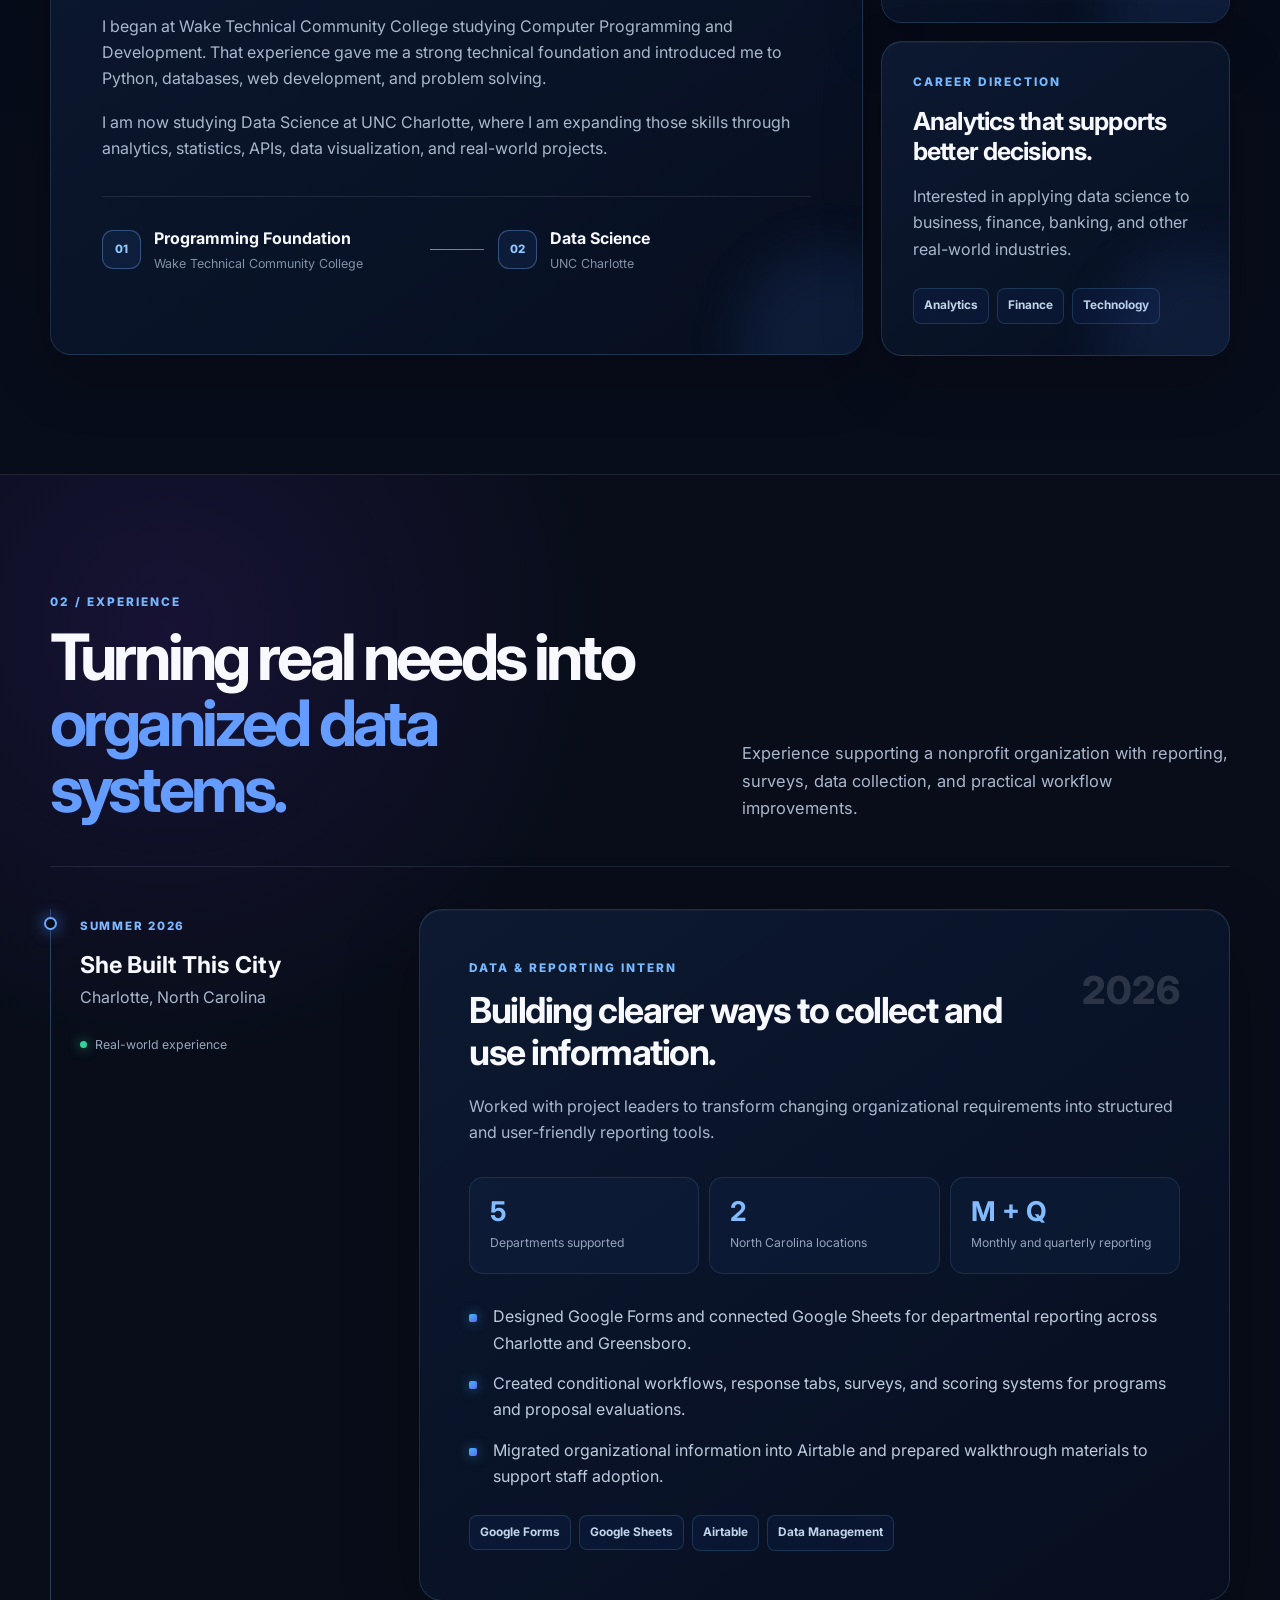
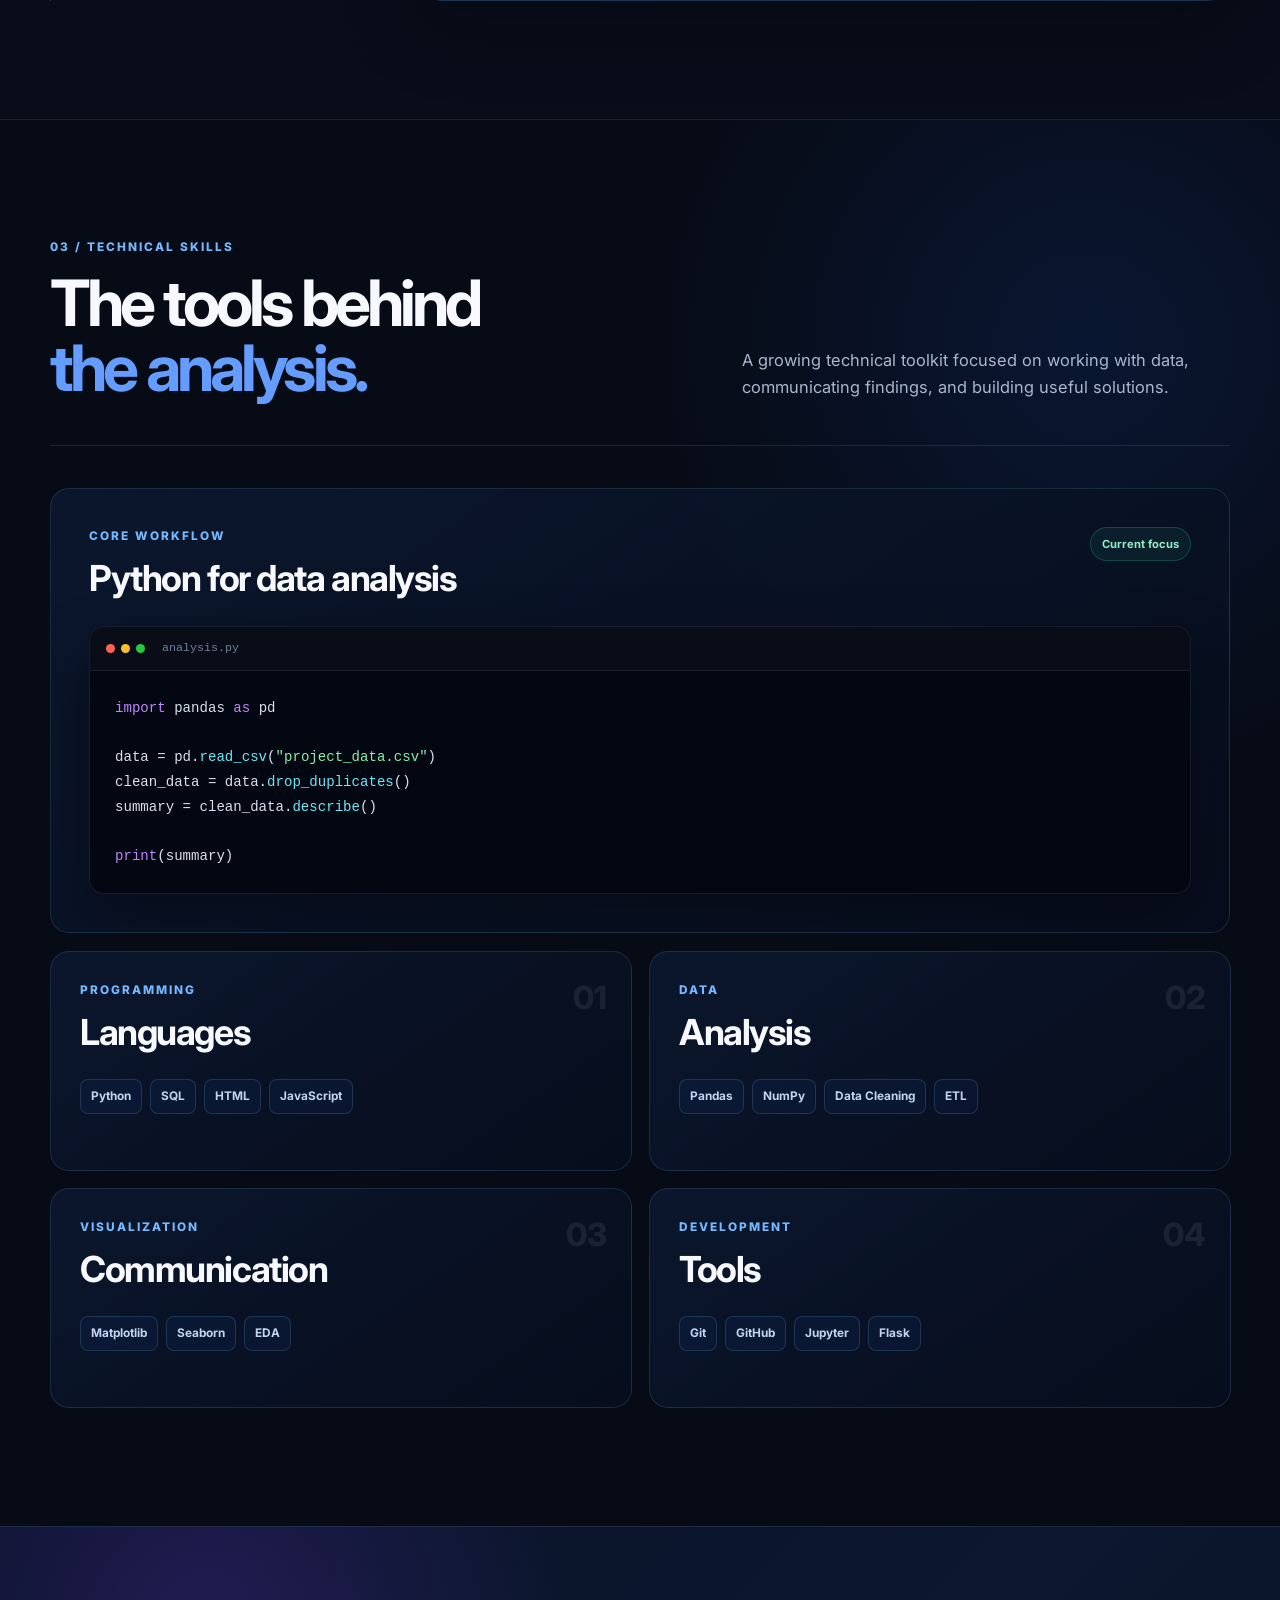
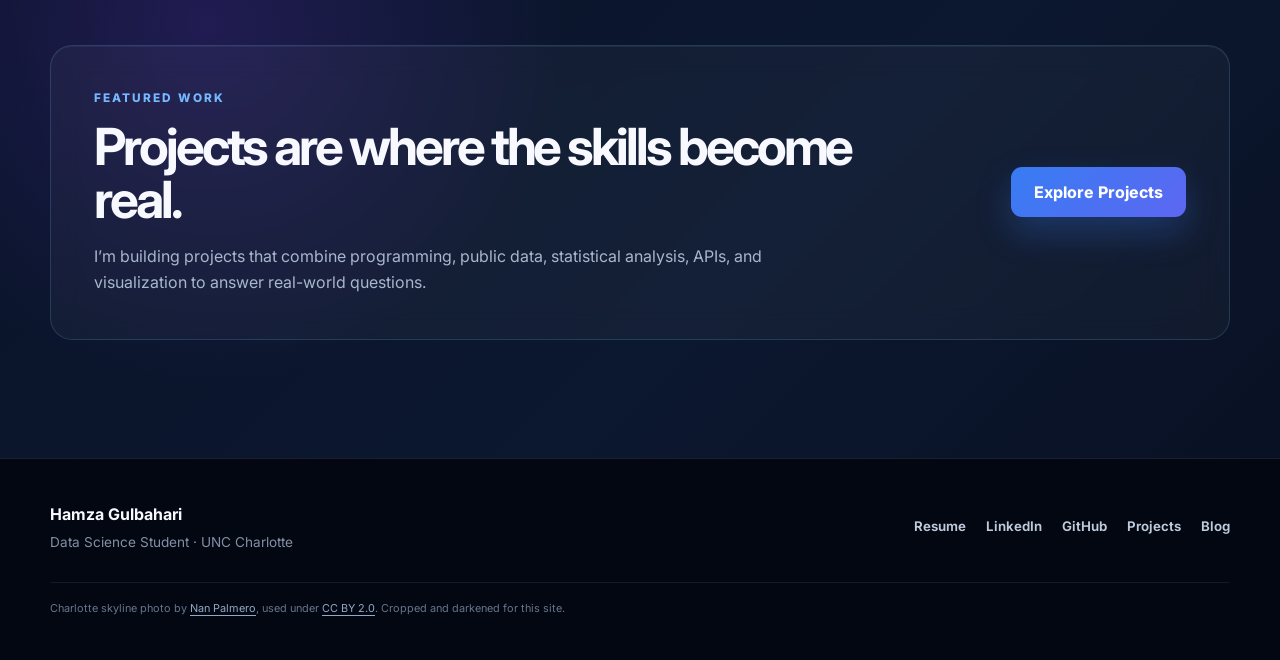
==== commit 43fe4f44: "Add files via upload" ====
--- a/index.html
+++ b/index.html
@@ -8,7 +8,7 @@
   <link rel="preconnect" href="https://fonts.googleapis.com">
   <link rel="preconnect" href="https://fonts.gstatic.com" crossorigin>
   <link href="https://fonts.googleapis.com/css2?family=Inter:wght@400;500;600;700;800&display=swap" rel="stylesheet">
-  <link rel="stylesheet" href="styles.css" />
+  <link rel="stylesheet" href="home.css?v=1" />
 </head>
 
 <body class="home-page">
--- a/home.css
+++ b/home.css
@@ -0,0 +1,1229 @@
+/* Hamza Gulbahari — dedicated homepage stylesheet */
+
+* {
+  box-sizing: border-box;
+  margin: 0;
+  padding: 0;
+}
+
+:root {
+  --ink: #f7f9ff;
+  --muted: #a9b7cc;
+  --blue: #4c8dff;
+  --blue-bright: #75b8ff;
+  --violet: #8b5cf6;
+  --cyan: #22d3ee;
+  --line: rgba(148, 163, 184, 0.16);
+  --panel: rgba(9, 18, 40, 0.76);
+  --page: #050914;
+  --max-width: 1180px;
+}
+
+html {
+  scroll-behavior: smooth;
+}
+
+body {
+  min-width: 320px;
+  overflow-x: hidden;
+  background: var(--page);
+  color: var(--ink);
+  font-family: "Inter", Arial, sans-serif;
+  line-height: 1.65;
+}
+
+a {
+  color: inherit;
+  text-decoration: none;
+}
+
+.container {
+  width: min(var(--max-width), calc(100% - 48px));
+  margin-inline: auto;
+}
+
+.scroll-progress {
+  position: fixed;
+  inset: 0 auto auto 0;
+  z-index: 1000;
+  width: 0;
+  height: 3px;
+  background: linear-gradient(90deg, var(--cyan), var(--blue), var(--violet));
+  box-shadow: 0 0 18px rgba(76, 141, 255, 0.9);
+}
+
+/* Cinematic Charlotte scene */
+
+.animated-background {
+  position: fixed;
+  inset: 0;
+  z-index: 0;
+  overflow: hidden;
+  pointer-events: none;
+  background: #02050c;
+}
+
+.city-backdrop {
+  position: absolute;
+  inset: -7%;
+  z-index: 0;
+  background: url("charlotte-night.jpg") center 48% / cover no-repeat;
+  filter: saturate(0.92) contrast(1.08) brightness(0.72);
+  transform: translate3d(0, var(--city-scroll, 0), 0) scale(1.1);
+  transform-origin: center;
+  will-change: transform;
+}
+
+.city-overlay {
+  position: absolute;
+  inset: 0;
+  z-index: 1;
+  background:
+    linear-gradient(90deg, rgba(2, 5, 14, 0.94) 0%, rgba(3, 8, 22, 0.79) 35%, rgba(3, 9, 25, 0.36) 68%, rgba(2, 6, 18, 0.55) 100%),
+    linear-gradient(180deg, rgba(2, 5, 14, 0.32) 0%, rgba(2, 6, 18, 0.12) 50%, rgba(2, 5, 14, 0.88) 100%);
+}
+
+.background-grid {
+  position: absolute;
+  inset: 42% -18% -38%;
+  z-index: 2;
+  opacity: 0.12;
+  background-image:
+    linear-gradient(rgba(111, 177, 255, 0.2) 1px, transparent 1px),
+    linear-gradient(90deg, rgba(111, 177, 255, 0.2) 1px, transparent 1px);
+  background-size: 72px 72px;
+  transform: perspective(650px) rotateX(62deg);
+  transform-origin: top;
+  animation: gridDrift 18s linear infinite;
+  -webkit-mask-image: linear-gradient(to bottom, transparent, #000 34%, transparent 90%);
+  mask-image: linear-gradient(to bottom, transparent, #000 34%, transparent 90%);
+}
+
+.building-shimmer {
+  position: absolute;
+  inset: 31% 5% 15%;
+  z-index: 3;
+  opacity: 0.18;
+  background-image:
+    radial-gradient(circle, rgba(255, 229, 152, 0.95) 0 1px, transparent 2px),
+    radial-gradient(circle, rgba(125, 211, 252, 0.95) 0 1px, transparent 2px);
+  background-position: 0 0, 24px 17px;
+  background-size: 53px 41px, 67px 49px;
+  animation: cityShimmer 5s steps(2, end) infinite;
+  mix-blend-mode: screen;
+  -webkit-mask-image: linear-gradient(to bottom, transparent, #000 20%, #000 74%, transparent);
+  mask-image: linear-gradient(to bottom, transparent, #000 20%, #000 74%, transparent);
+}
+
+.market-stream {
+  position: absolute;
+  top: 14%;
+  right: 2.2vw;
+  z-index: 4;
+  width: 92px;
+  height: 68vh;
+  overflow: hidden;
+  opacity: 0.3;
+  color: #d4e6ff;
+  font: 600 0.67rem/1 "SFMono-Regular", Consolas, monospace;
+  letter-spacing: 0.09em;
+  text-shadow: 0 0 13px rgba(76, 141, 255, 0.85);
+  -webkit-mask-image: linear-gradient(to bottom, transparent, #000 14%, #000 86%, transparent);
+  mask-image: linear-gradient(to bottom, transparent, #000 14%, #000 86%, transparent);
+}
+
+.market-track {
+  display: flex;
+  flex-direction: column;
+  align-items: flex-end;
+  gap: 22px;
+  padding-block: 11px;
+  animation: marketFlow 18s linear infinite;
+}
+
+.market-track .up { color: #7ff0c6; }
+.market-track .down { color: #ff9db1; }
+
+.traffic-lights {
+  position: absolute;
+  right: 0;
+  bottom: 7vh;
+  left: 0;
+  z-index: 4;
+  height: 84px;
+  overflow: hidden;
+  opacity: 0.76;
+  -webkit-mask-image: linear-gradient(90deg, transparent, #000 12%, #000 88%, transparent);
+  mask-image: linear-gradient(90deg, transparent, #000 12%, #000 88%, transparent);
+}
+
+.light-trail {
+  position: absolute;
+  left: -28%;
+  width: clamp(150px, 20vw, 330px);
+  height: 2px;
+  border-radius: 999px;
+  background: linear-gradient(90deg, transparent, #fff 32%, #8bc5ff 74%, transparent);
+  box-shadow: 0 0 8px #bfdbfe, 0 0 20px rgba(59, 130, 246, 0.7);
+  animation: driveAcross 9s ease-in-out infinite;
+}
+
+.trail-one { top: 12px; animation-delay: -1.3s; }
+.trail-two { top: 32px; animation-delay: -5.8s; animation-duration: 11s; }
+.trail-three { top: 53px; animation-delay: -8s; animation-duration: 10s; }
+
+.trail-four,
+.trail-five {
+  background: linear-gradient(90deg, transparent, #fb7185 34%, #ef4444 74%, transparent);
+  box-shadow: 0 0 8px #fb7185, 0 0 20px rgba(239, 68, 68, 0.62);
+  animation-name: driveBack;
+}
+
+.trail-four { top: 69px; animation-delay: -4s; animation-duration: 12s; }
+.trail-five { top: 43px; animation-delay: -9s; animation-duration: 13s; }
+
+.glow-orb {
+  position: absolute;
+  z-index: 3;
+  border-radius: 50%;
+  filter: blur(85px);
+  opacity: 0.18;
+  mix-blend-mode: screen;
+}
+
+.glow-orb-one {
+  top: 4%;
+  right: 9%;
+  width: 380px;
+  height: 380px;
+  background: #2563eb;
+  translate: 0 var(--orb-one-scroll, 0);
+}
+
+.glow-orb-two {
+  bottom: 0;
+  left: 7%;
+  width: 350px;
+  height: 350px;
+  background: #7c3aed;
+  translate: 0 var(--orb-two-scroll, 0);
+}
+
+.glow-orb-three {
+  top: 48%;
+  left: 48%;
+  width: 260px;
+  height: 260px;
+  background: #0891b2;
+  translate: 0 var(--orb-three-scroll, 0);
+}
+
+/* Header */
+
+.site-header {
+  position: sticky;
+  top: 0;
+  z-index: 100;
+  color: var(--ink);
+  background: rgba(3, 7, 18, 0.73);
+  border-bottom: 1px solid rgba(148, 163, 184, 0.14);
+  backdrop-filter: blur(20px) saturate(145%);
+}
+
+.nav {
+  min-height: 78px;
+  display: flex;
+  align-items: center;
+  justify-content: space-between;
+  gap: 30px;
+}
+
+.logo {
+  width: 48px;
+  height: 48px;
+  display: grid;
+  flex: 0 0 auto;
+  place-items: center;
+  border-radius: 14px;
+  background: linear-gradient(135deg, #3b82f6, #7c3aed);
+  box-shadow: 0 10px 35px rgba(76, 141, 255, 0.34);
+  font-weight: 800;
+  letter-spacing: -0.04em;
+}
+
+.nav-links,
+.nav-actions,
+.footer-links {
+  display: flex;
+  align-items: center;
+}
+
+.nav-links {
+  gap: 31px;
+  color: #c8d3e3;
+  font-size: 0.92rem;
+  font-weight: 650;
+}
+
+.nav-links a {
+  position: relative;
+  transition: color 0.2s ease;
+}
+
+.nav-links a::after {
+  content: "";
+  position: absolute;
+  right: 0;
+  bottom: -9px;
+  left: 0;
+  height: 2px;
+  border-radius: 999px;
+  background: linear-gradient(90deg, var(--cyan), var(--blue));
+  transform: scaleX(0);
+  transition: transform 0.24s ease;
+}
+
+.nav-links a:hover,
+.nav-links a.active-section {
+  color: #fff;
+}
+
+.nav-links a:hover::after,
+.nav-links a.active-section::after {
+  transform: scaleX(1);
+}
+
+.nav-actions { gap: 10px; }
+
+.nav-button {
+  min-height: 43px;
+  display: inline-flex;
+  align-items: center;
+  justify-content: center;
+  padding-inline: 18px;
+  border: 1px solid rgba(255, 255, 255, 0.2);
+  border-radius: 11px;
+  background: rgba(255, 255, 255, 0.055);
+  font-size: 0.87rem;
+  font-weight: 750;
+  transition: 0.22s ease;
+}
+
+.nav-button:hover {
+  color: #8fd3ff;
+  border-color: rgba(117, 184, 255, 0.7);
+  background: rgba(76, 141, 255, 0.13);
+  transform: translateY(-2px);
+}
+
+/* Hero */
+
+main,
+footer {
+  position: relative;
+  z-index: 1;
+}
+
+.hero {
+  min-height: calc(100vh - 78px);
+  display: flex;
+  align-items: center;
+  padding: 82px 0 86px;
+}
+
+.hero-grid {
+  display: grid;
+  grid-template-columns: minmax(0, 1.38fr) minmax(320px, 0.72fr);
+  align-items: center;
+  gap: clamp(54px, 6vw, 92px);
+}
+
+.hero-copy {
+  text-shadow: 0 3px 30px rgba(0, 0, 0, 0.64);
+}
+
+.eyebrow,
+.section-label,
+.profile-label,
+.bento-label,
+.experience-role-label,
+.skill-panel-label {
+  color: var(--blue-bright);
+  font-size: 0.74rem;
+  font-weight: 800;
+  letter-spacing: 0.17em;
+}
+
+.hero h1 {
+  max-width: 750px;
+  margin-top: 19px;
+  font-size: clamp(3.8rem, 7vw, 6.4rem);
+  line-height: 0.92;
+  letter-spacing: -0.07em;
+}
+
+.hero h1 span {
+  color: #4c8dff;
+  background: linear-gradient(130deg, #70b5ff 0%, #4c8dff 46%, #8b5cf6 100%);
+  -webkit-background-clip: text;
+  background-clip: text;
+  -webkit-text-fill-color: transparent;
+}
+
+.hero h2 {
+  margin-top: 30px;
+  color: #edf3ff;
+  font-size: clamp(1.35rem, 2vw, 1.75rem);
+  line-height: 1.3;
+}
+
+.hero-text {
+  max-width: 720px;
+  margin-top: 22px;
+  color: #c2cee0;
+  font-size: 1.06rem;
+}
+
+.hero-actions {
+  display: flex;
+  flex-wrap: wrap;
+  gap: 13px;
+  margin-top: 34px;
+}
+
+.button {
+  min-height: 50px;
+  display: inline-flex;
+  align-items: center;
+  justify-content: center;
+  padding: 0 23px;
+  border-radius: 11px;
+  font-weight: 750;
+  transition: transform 0.22s ease, border-color 0.22s ease, background 0.22s ease;
+}
+
+.button:hover { transform: translateY(-3px); }
+
+.button-primary {
+  color: #fff;
+  background: linear-gradient(135deg, #377cf3, #5d67f1);
+  box-shadow: 0 15px 35px rgba(55, 124, 243, 0.28);
+}
+
+.button-primary:hover {
+  background: linear-gradient(135deg, #4b8dff, #765df6);
+}
+
+.button-secondary {
+  color: #fff;
+  border: 1px solid rgba(255, 255, 255, 0.28);
+  background: rgba(8, 15, 33, 0.6);
+  backdrop-filter: blur(14px);
+}
+
+.button-secondary:hover {
+  border-color: rgba(117, 184, 255, 0.7);
+  background: rgba(76, 141, 255, 0.14);
+}
+
+.quick-info {
+  display: flex;
+  flex-wrap: wrap;
+  gap: 9px;
+  margin-top: 33px;
+}
+
+.quick-info span {
+  padding: 7px 13px;
+  border: 1px solid rgba(125, 211, 252, 0.24);
+  border-radius: 999px;
+  color: #e0ecff;
+  background: rgba(5, 12, 29, 0.64);
+  font-size: 0.77rem;
+  font-weight: 750;
+  backdrop-filter: blur(12px);
+}
+
+.profile-card {
+  min-height: 550px;
+  display: flex;
+  flex-direction: column;
+  justify-content: space-between;
+  gap: 32px;
+  padding: 38px;
+  border: 1px solid rgba(125, 211, 252, 0.24);
+  border-radius: 26px;
+  background: linear-gradient(145deg, rgba(8, 18, 43, 0.84), rgba(5, 11, 28, 0.75));
+  box-shadow: 0 35px 100px rgba(0, 0, 0, 0.55), inset 0 1px 0 rgba(255, 255, 255, 0.08);
+  backdrop-filter: blur(22px) saturate(130%);
+  transform-style: preserve-3d;
+}
+
+.profile-mark {
+  width: 82px;
+  height: 82px;
+  display: grid;
+  place-items: center;
+  border: 1px solid rgba(255, 255, 255, 0.08);
+  border-radius: 22px;
+  background: rgba(2, 7, 19, 0.63);
+  font-size: 1.5rem;
+  font-weight: 800;
+}
+
+.profile-card h3 {
+  margin-top: 14px;
+  font-size: clamp(1.65rem, 2.6vw, 2.2rem);
+  line-height: 1.17;
+  letter-spacing: -0.04em;
+}
+
+.profile-card > div > p:last-child {
+  margin-top: 17px;
+  color: var(--muted);
+}
+
+.profile-details {
+  border-top: 1px solid var(--line);
+}
+
+.profile-details div {
+  display: flex;
+  justify-content: space-between;
+  gap: 22px;
+  padding: 19px 0;
+  border-bottom: 1px solid var(--line);
+}
+
+.profile-details span { color: var(--muted); }
+.profile-details strong { text-align: right; }
+
+/* Shared section system */
+
+.section {
+  padding: 118px 0;
+  scroll-margin-top: 78px;
+}
+
+.section-title {
+  margin-top: 12px;
+  font-size: clamp(2.55rem, 5vw, 4.7rem);
+  line-height: 1.03;
+  letter-spacing: -0.06em;
+}
+
+.section-title span {
+  color: #649dff;
+}
+
+.section-heading-row,
+.about-heading {
+  display: grid;
+  grid-template-columns: 1.12fr 0.88fr;
+  align-items: end;
+  gap: 70px;
+  padding-bottom: 44px;
+  border-bottom: 1px solid var(--line);
+}
+
+.section-heading-copy,
+.about-introduction {
+  max-width: 525px;
+  color: var(--muted);
+  font-size: 1.03rem;
+}
+
+/* About — controlled bento grid */
+
+.section-about {
+  overflow: hidden;
+  background:
+    radial-gradient(circle at 83% 18%, rgba(37, 99, 235, 0.14), transparent 27%),
+    linear-gradient(180deg, #060b17 0%, #080d1b 100%);
+  border-top: 1px solid var(--line);
+}
+
+.about-bento {
+  display: grid;
+  grid-template-columns: minmax(0, 1.4fr) minmax(290px, 0.6fr);
+  grid-template-rows: repeat(2, minmax(225px, auto));
+  gap: 18px;
+  margin-top: 38px;
+}
+
+.bento-card {
+  position: relative;
+  overflow: hidden;
+  padding: 31px;
+  border: 1px solid rgba(125, 211, 252, 0.16);
+  border-radius: 21px;
+  background:
+    linear-gradient(145deg, rgba(14, 27, 53, 0.88), rgba(7, 15, 32, 0.94));
+  box-shadow: inset 0 1px 0 rgba(255, 255, 255, 0.04), 0 22px 60px rgba(0, 0, 0, 0.22);
+  transform-style: preserve-3d;
+}
+
+.bento-card::before {
+  content: "";
+  position: absolute;
+  right: -65px;
+  bottom: -85px;
+  width: 190px;
+  height: 190px;
+  border-radius: 50%;
+  background: rgba(76, 141, 255, 0.11);
+  filter: blur(25px);
+}
+
+.bento-card-main {
+  grid-row: 1 / 3;
+  padding: clamp(33px, 4vw, 52px);
+}
+
+.bento-card h3 {
+  margin-top: 13px;
+  font-size: 1.55rem;
+  line-height: 1.22;
+  letter-spacing: -0.035em;
+}
+
+.bento-card-main h3 {
+  max-width: 700px;
+  font-size: clamp(2rem, 3.8vw, 3.2rem);
+}
+
+.bento-card h3 span { color: #70a6ff; }
+
+.bento-card > p:not(.bento-label) {
+  position: relative;
+  max-width: 720px;
+  margin-top: 17px;
+  color: var(--muted);
+}
+
+.journey {
+  display: grid;
+  grid-template-columns: minmax(0, 1fr) 54px minmax(0, 1fr);
+  align-items: center;
+  gap: 14px;
+  margin-top: 34px;
+  padding-top: 28px;
+  border-top: 1px solid var(--line);
+}
+
+.journey-item {
+  display: flex;
+  align-items: center;
+  gap: 13px;
+}
+
+.journey-item > span {
+  width: 39px;
+  height: 39px;
+  display: grid;
+  flex: 0 0 auto;
+  place-items: center;
+  border: 1px solid rgba(117, 184, 255, 0.35);
+  border-radius: 11px;
+  color: #90c8ff;
+  background: rgba(59, 130, 246, 0.09);
+  font-size: 0.72rem;
+  font-weight: 800;
+}
+
+.journey-item strong { display: block; }
+.journey-item p { margin-top: 3px; color: #8190a6; font-size: 0.78rem; }
+.journey-line { height: 1px; background: linear-gradient(90deg, #4c8dff, #8b5cf6); }
+
+.mini-code {
+  display: flex;
+  align-items: center;
+  gap: 11px;
+  margin-top: 29px;
+  color: #a7cfff;
+  font-family: "SFMono-Regular", Consolas, monospace;
+  font-size: 0.82rem;
+}
+
+.mini-code span:not(:nth-child(2)) {
+  padding: 7px 10px;
+  border: 1px solid rgba(125, 211, 252, 0.15);
+  border-radius: 8px;
+  background: rgba(37, 99, 235, 0.08);
+}
+
+.focus-tags,
+.experience-tools,
+.skill-list {
+  display: flex;
+  flex-wrap: wrap;
+  gap: 8px;
+  margin-top: 26px;
+}
+
+.focus-tags span,
+.experience-tools span,
+.skill-list span {
+  padding: 7px 10px;
+  border: 1px solid rgba(125, 211, 252, 0.16);
+  border-radius: 8px;
+  color: #c2d4ea;
+  background: rgba(37, 99, 235, 0.07);
+  font-size: 0.74rem;
+  font-weight: 700;
+}
+
+/* Experience */
+
+.experience-showcase {
+  background:
+    radial-gradient(circle at 13% 12%, rgba(124, 58, 237, 0.13), transparent 28%),
+    #080d19;
+  border-top: 1px solid var(--line);
+}
+
+.experience-layout {
+  display: grid;
+  grid-template-columns: 0.36fr 1fr;
+  gap: clamp(40px, 6vw, 80px);
+  margin-top: 42px;
+}
+
+.experience-timeline {
+  position: relative;
+  padding: 8px 0 0 29px;
+  border-left: 1px solid rgba(117, 184, 255, 0.3);
+}
+
+.timeline-marker {
+  position: absolute;
+  top: 8px;
+  left: -7px;
+  width: 13px;
+  height: 13px;
+  display: grid;
+  place-items: center;
+  border-radius: 50%;
+  background: #080d19;
+  border: 2px solid #69a8ff;
+  box-shadow: 0 0 16px rgba(76, 141, 255, 0.8);
+}
+
+.timeline-date {
+  color: #7eb8ff;
+  font-size: 0.72rem;
+  font-weight: 800;
+  letter-spacing: 0.15em;
+}
+
+.experience-timeline h3 {
+  margin-top: 10px;
+  font-size: 1.45rem;
+}
+
+.experience-timeline > p:not(.timeline-date) {
+  color: var(--muted);
+}
+
+.timeline-status {
+  display: inline-flex;
+  align-items: center;
+  gap: 8px;
+  margin-top: 24px;
+  color: #95a7bd;
+  font-size: 0.77rem;
+}
+
+.timeline-status span {
+  width: 7px;
+  height: 7px;
+  border-radius: 50%;
+  background: #34d399;
+  box-shadow: 0 0 12px rgba(52, 211, 153, 0.7);
+}
+
+.experience-panel {
+  padding: clamp(31px, 4vw, 49px);
+  border: 1px solid rgba(125, 211, 252, 0.16);
+  border-radius: 23px;
+  background: linear-gradient(145deg, rgba(13, 26, 51, 0.92), rgba(7, 15, 32, 0.95));
+  box-shadow: 0 26px 75px rgba(0, 0, 0, 0.27), inset 0 1px 0 rgba(255, 255, 255, 0.045);
+  transform-style: preserve-3d;
+}
+
+.experience-panel-top,
+.skill-panel-heading {
+  display: flex;
+  align-items: flex-start;
+  justify-content: space-between;
+  gap: 25px;
+}
+
+.experience-panel h3,
+.skill-panel-heading h3,
+.skill-panel > h3 {
+  margin-top: 10px;
+  font-size: clamp(1.55rem, 2.8vw, 2.25rem);
+  line-height: 1.18;
+  letter-spacing: -0.04em;
+}
+
+.experience-year {
+  color: rgba(255, 255, 255, 0.14);
+  font-size: 2.4rem;
+  font-weight: 800;
+}
+
+.experience-panel-summary {
+  max-width: 760px;
+  margin-top: 20px;
+  color: var(--muted);
+}
+
+.impact-grid {
+  display: grid;
+  grid-template-columns: repeat(3, 1fr);
+  gap: 10px;
+  margin-top: 31px;
+}
+
+.impact-item {
+  padding: 20px;
+  border: 1px solid rgba(125, 211, 252, 0.12);
+  border-radius: 14px;
+  background: rgba(59, 130, 246, 0.055);
+}
+
+.impact-item strong {
+  display: block;
+  color: #82bbff;
+  font-size: 1.7rem;
+  line-height: 1;
+}
+
+.impact-item span {
+  display: block;
+  margin-top: 8px;
+  color: #93a4ba;
+  font-size: 0.76rem;
+}
+
+.experience-achievements {
+  display: grid;
+  gap: 14px;
+  margin-top: 29px;
+  list-style: none;
+}
+
+.experience-achievements li {
+  position: relative;
+  padding-left: 24px;
+  color: #becbdd;
+}
+
+.experience-achievements li::before {
+  content: "";
+  position: absolute;
+  top: 0.68em;
+  left: 0;
+  width: 8px;
+  height: 8px;
+  border-radius: 2px;
+  background: linear-gradient(135deg, #38bdf8, #6366f1);
+  box-shadow: 0 0 12px rgba(56, 189, 248, 0.5);
+}
+
+/* Skills */
+
+.skills-showcase {
+  background:
+    radial-gradient(circle at 85% 16%, rgba(37, 99, 235, 0.13), transparent 27%),
+    #060b16;
+  border-top: 1px solid var(--line);
+}
+
+.skills-dashboard {
+  display: grid;
+  grid-template-columns: repeat(2, minmax(0, 1fr));
+  gap: 17px;
+  margin-top: 42px;
+}
+
+.skill-panel {
+  position: relative;
+  min-height: 220px;
+  padding: 29px;
+  overflow: hidden;
+  border: 1px solid rgba(125, 211, 252, 0.14);
+  border-radius: 19px;
+  background: linear-gradient(145deg, rgba(12, 24, 47, 0.9), rgba(7, 14, 29, 0.94));
+  transform-style: preserve-3d;
+}
+
+.skill-panel-code {
+  min-height: 390px;
+  grid-column: 1 / 3;
+  padding: 38px;
+}
+
+.skill-status {
+  padding: 7px 11px;
+  border: 1px solid rgba(52, 211, 153, 0.23);
+  border-radius: 999px;
+  color: #90efc9;
+  background: rgba(52, 211, 153, 0.07);
+  font-size: 0.7rem;
+  font-weight: 700;
+}
+
+.skill-index {
+  position: absolute;
+  top: 20px;
+  right: 24px;
+  color: rgba(255, 255, 255, 0.08);
+  font-size: 2rem;
+  font-weight: 800;
+}
+
+.code-window {
+  margin-top: 27px;
+  overflow: hidden;
+  border: 1px solid rgba(148, 163, 184, 0.14);
+  border-radius: 15px;
+  background: #030711;
+  box-shadow: 0 22px 60px rgba(0, 0, 0, 0.32);
+}
+
+.code-window-top {
+  display: flex;
+  align-items: center;
+  gap: 17px;
+  padding: 12px 16px;
+  border-bottom: 1px solid rgba(148, 163, 184, 0.12);
+  background: rgba(255, 255, 255, 0.025);
+}
+
+.code-window-top p {
+  color: #718198;
+  font-family: monospace;
+  font-size: 0.73rem;
+}
+
+.window-dots { display: flex; gap: 6px; }
+.window-dots span { width: 9px; height: 9px; border-radius: 50%; }
+.window-dots span:nth-child(1) { background: #ff5f57; }
+.window-dots span:nth-child(2) { background: #febc2e; }
+.window-dots span:nth-child(3) { background: #28c840; }
+
+.code-window pre {
+  overflow-x: auto;
+  padding: 25px;
+  color: #d7e1ee;
+  font-size: 0.88rem;
+  line-height: 1.75;
+}
+
+.code-window code { font-family: "SFMono-Regular", Consolas, monospace; }
+.code-purple { color: #c084fc; }
+.code-blue { color: #67e8f9; }
+.code-green { color: #86efac; }
+
+/* Final CTA and footer */
+
+.featured {
+  background:
+    radial-gradient(circle at 16% 18%, rgba(124, 58, 237, 0.2), transparent 31%),
+    linear-gradient(135deg, #091329, #0c1830 60%, #091124);
+  border-top: 1px solid var(--line);
+}
+
+.featured-content {
+  display: flex;
+  align-items: center;
+  justify-content: space-between;
+  gap: 50px;
+  padding: 43px;
+  border: 1px solid rgba(125, 211, 252, 0.17);
+  border-radius: 22px;
+  background: rgba(255, 255, 255, 0.035);
+  box-shadow: inset 0 1px 0 rgba(255, 255, 255, 0.05);
+  backdrop-filter: blur(15px);
+}
+
+.featured-content .section-title {
+  max-width: 800px;
+  font-size: clamp(2.1rem, 4vw, 3.7rem);
+}
+
+.featured-content p:not(.section-label) {
+  max-width: 690px;
+  margin-top: 17px;
+  color: var(--muted);
+}
+
+footer {
+  padding: 42px 0;
+  background: #030711;
+  border-top: 1px solid var(--line);
+}
+
+.footer-content {
+  display: flex;
+  flex-wrap: wrap;
+  align-items: center;
+  justify-content: space-between;
+  gap: 25px;
+}
+
+.footer-content p {
+  margin-top: 4px;
+  color: #8190a6;
+  font-size: 0.85rem;
+}
+
+.footer-links {
+  flex-wrap: wrap;
+  gap: 20px;
+  color: #becbdd;
+  font-size: 0.83rem;
+  font-weight: 650;
+}
+
+.footer-links a:hover { color: #7dc3ff; }
+
+.photo-credit {
+  flex-basis: 100%;
+  padding-top: 17px;
+  border-top: 1px solid rgba(148, 163, 184, 0.12);
+  color: #67758b !important;
+  font-size: 0.68rem !important;
+}
+
+.photo-credit a {
+  color: #91a9c8;
+  text-decoration: underline;
+  text-underline-offset: 3px;
+}
+
+/* Motion */
+
+.reveal-on-scroll {
+  opacity: 0;
+  transform: translateY(35px);
+  transition: opacity 0.75s ease var(--reveal-delay, 0ms), transform 0.75s cubic-bezier(0.16, 1, 0.3, 1) var(--reveal-delay, 0ms);
+}
+
+.reveal-on-scroll.is-visible {
+  opacity: 1;
+  transform: translateY(0);
+}
+
+.cursor-light {
+  position: fixed;
+  top: 0;
+  left: 0;
+  z-index: 0;
+  width: 520px;
+  height: 520px;
+  border-radius: 50%;
+  pointer-events: none;
+  opacity: 0;
+  background: radial-gradient(circle, rgba(76, 141, 255, 0.1), rgba(99, 102, 241, 0.045) 38%, transparent 70%);
+  transition: opacity 0.35s ease;
+  will-change: transform;
+}
+
+.cursor-light-visible { opacity: 1; }
+
+.profile-card,
+.bento-card,
+.experience-panel,
+.skill-panel {
+  will-change: transform;
+  transition: transform 0.2s ease, border-color 0.25s ease, box-shadow 0.25s ease;
+}
+
+.bento-card:hover,
+.experience-panel:hover,
+.skill-panel:hover,
+.profile-card:hover {
+  border-color: rgba(117, 184, 255, 0.38);
+  box-shadow: 0 30px 82px rgba(0, 0, 0, 0.32), 0 0 35px rgba(37, 99, 235, 0.08);
+}
+
+@keyframes gridDrift {
+  to { transform: perspective(650px) rotateX(62deg) translateY(72px); }
+}
+
+@keyframes cityShimmer {
+  0%, 100% { opacity: 0.11; }
+  42% { opacity: 0.25; }
+  70% { opacity: 0.16; }
+}
+
+@keyframes marketFlow {
+  to { transform: translateY(-100%); }
+}
+
+@keyframes driveAcross {
+  0% { transform: translate3d(-10vw, 0, 0) scaleX(0.65); opacity: 0; }
+  13% { opacity: 0.9; }
+  86% { opacity: 0.8; }
+  100% { transform: translate3d(150vw, 0, 0) scaleX(1.15); opacity: 0; }
+}
+
+@keyframes driveBack {
+  0% { transform: translate3d(150vw, 0, 0) scaleX(1.1); opacity: 0; }
+  13% { opacity: 0.85; }
+  86% { opacity: 0.78; }
+  100% { transform: translate3d(-10vw, 0, 0) scaleX(0.7); opacity: 0; }
+}
+
+/* Responsive */
+
+@media (max-width: 1050px) {
+  .hero-grid {
+    grid-template-columns: 1fr;
+  }
+
+  .profile-card {
+    min-height: auto;
+  }
+
+  .market-stream { display: none; }
+
+  .city-backdrop {
+    background-position: 42% 50%;
+  }
+}
+
+@media (max-width: 850px) {
+  .nav-links { display: none; }
+
+  .hero {
+    min-height: auto;
+    padding: 80px 0;
+  }
+
+  .about-heading,
+  .section-heading-row,
+  .experience-layout {
+    grid-template-columns: 1fr;
+  }
+
+  .about-heading,
+  .section-heading-row {
+    align-items: start;
+    gap: 24px;
+  }
+
+  .about-bento {
+    grid-template-columns: 1fr;
+    grid-template-rows: auto;
+  }
+
+  .bento-card-main { grid-row: auto; }
+
+  .featured-content {
+    align-items: flex-start;
+    flex-direction: column;
+  }
+}
+
+@media (max-width: 650px) {
+  .container {
+    width: min(var(--max-width), calc(100% - 30px));
+  }
+
+  .nav { min-height: 70px; }
+  .logo { width: 43px; height: 43px; border-radius: 12px; }
+  .nav-button { min-height: 39px; padding-inline: 12px; font-size: 0.78rem; }
+  .nav-actions { gap: 7px; }
+
+  .hero {
+    min-height: calc(100svh - 70px);
+    padding: 65px 0;
+  }
+
+  .hero h1 { font-size: clamp(3.15rem, 16vw, 4.6rem); }
+  .hero-text { font-size: 0.98rem; }
+  .profile-card { padding: 27px; border-radius: 20px; }
+
+  .section { padding: 86px 0; scroll-margin-top: 70px; }
+  .section-title { font-size: clamp(2.35rem, 12vw, 3.6rem); }
+
+  .bento-card,
+  .bento-card-main,
+  .experience-panel,
+  .skill-panel,
+  .skill-panel-code,
+  .featured-content {
+    padding: 25px;
+  }
+
+  .journey {
+    grid-template-columns: 1fr;
+  }
+
+  .journey-line {
+    width: 1px;
+    height: 28px;
+    margin-left: 19px;
+  }
+
+  .impact-grid,
+  .skills-dashboard {
+    grid-template-columns: 1fr;
+  }
+
+  .skill-panel-code { grid-column: auto; }
+
+  .experience-panel-top,
+  .skill-panel-heading {
+    flex-direction: column;
+  }
+
+  .experience-year { display: none; }
+
+  .city-backdrop {
+    inset: -3%;
+    background-position: 45% center;
+    transform: translate3d(0, var(--city-scroll, 0), 0) scale(1.07);
+  }
+
+  .city-overlay {
+    background:
+      linear-gradient(90deg, rgba(2, 5, 14, 0.94), rgba(3, 8, 22, 0.67)),
+      linear-gradient(180deg, rgba(2, 5, 14, 0.24), rgba(2, 5, 14, 0.9));
+  }
+
+  .traffic-lights { opacity: 0.52; }
+}
+
+@media (prefers-reduced-motion: reduce) {
+  html { scroll-behavior: auto; }
+
+  .background-grid,
+  .building-shimmer,
+  .market-track,
+  .light-trail {
+    animation: none;
+  }
+
+  .market-stream,
+  .traffic-lights,
+  .cursor-light {
+    display: none;
+  }
+
+  .city-backdrop {
+    transform: scale(1.06);
+  }
+
+  .reveal-on-scroll,
+  .reveal-on-scroll.is-visible {
+    opacity: 1;
+    transform: none;
+    transition: none;
+  }
+}
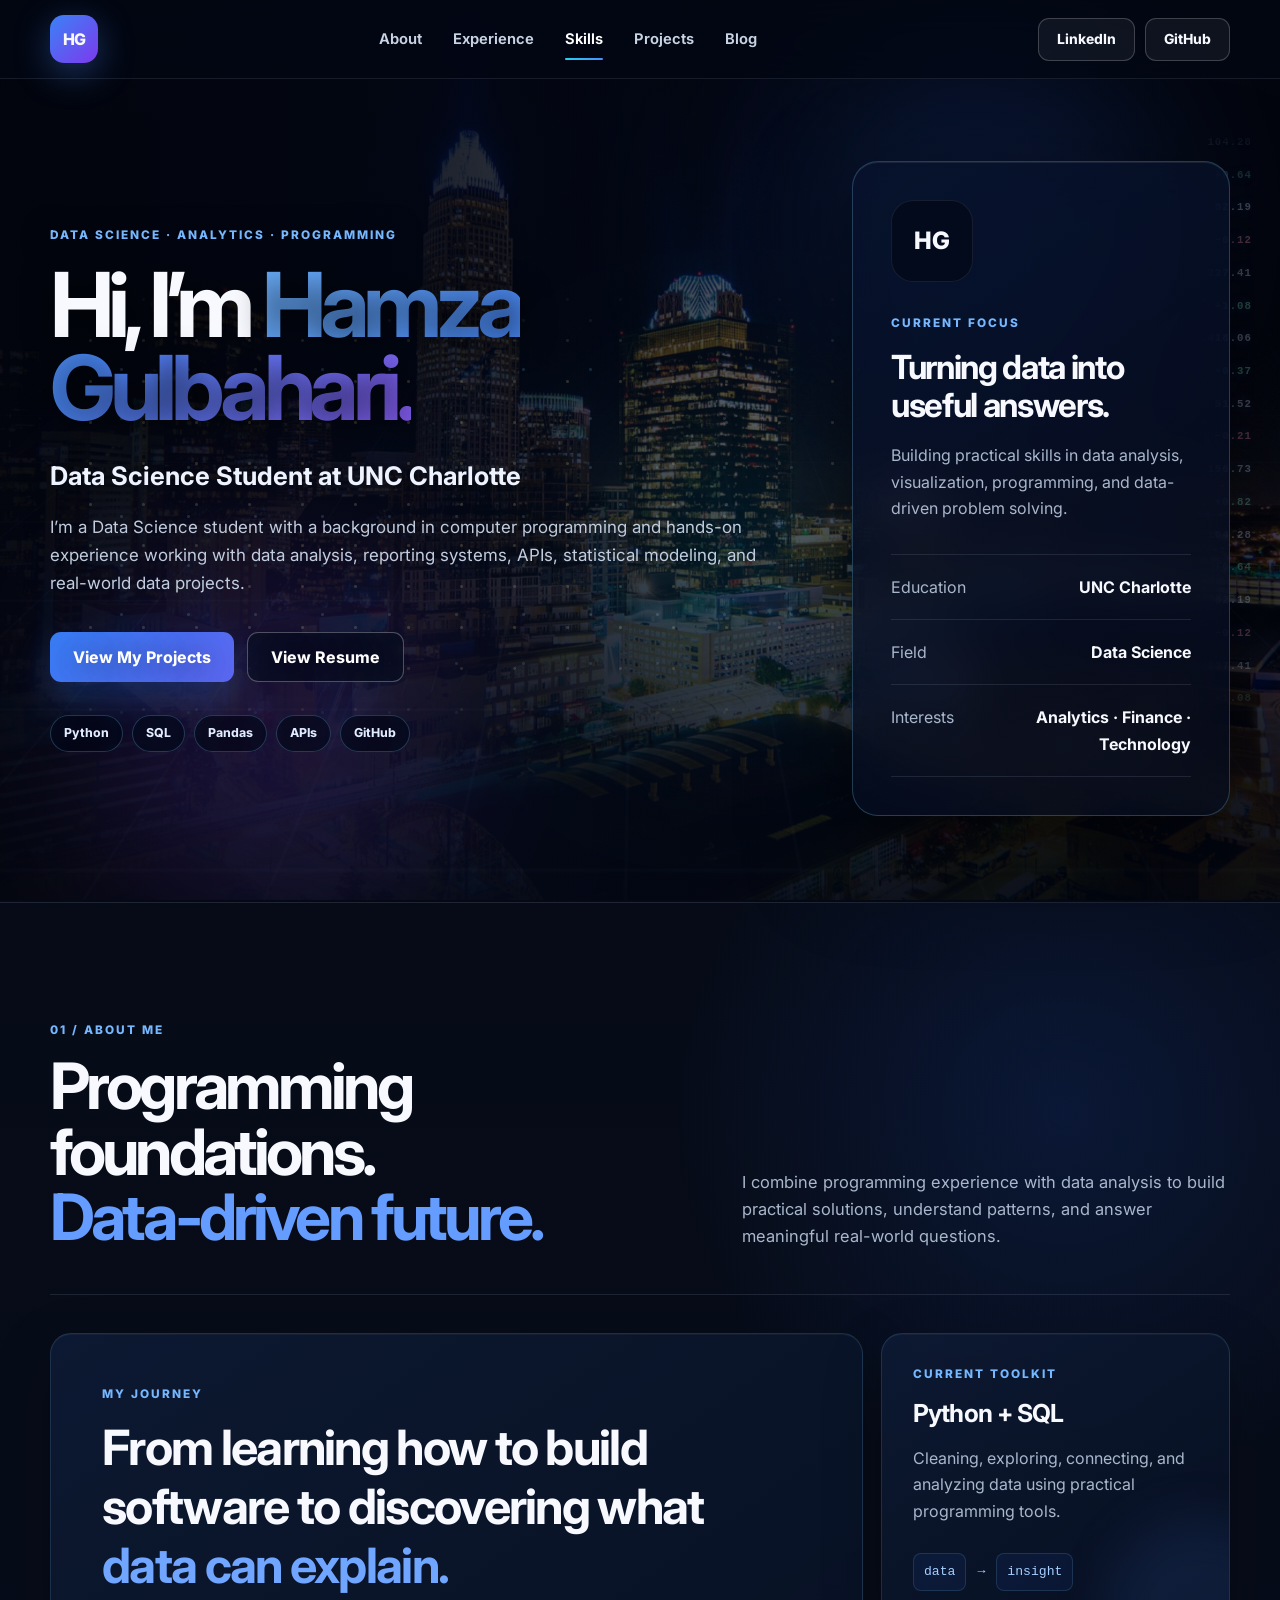
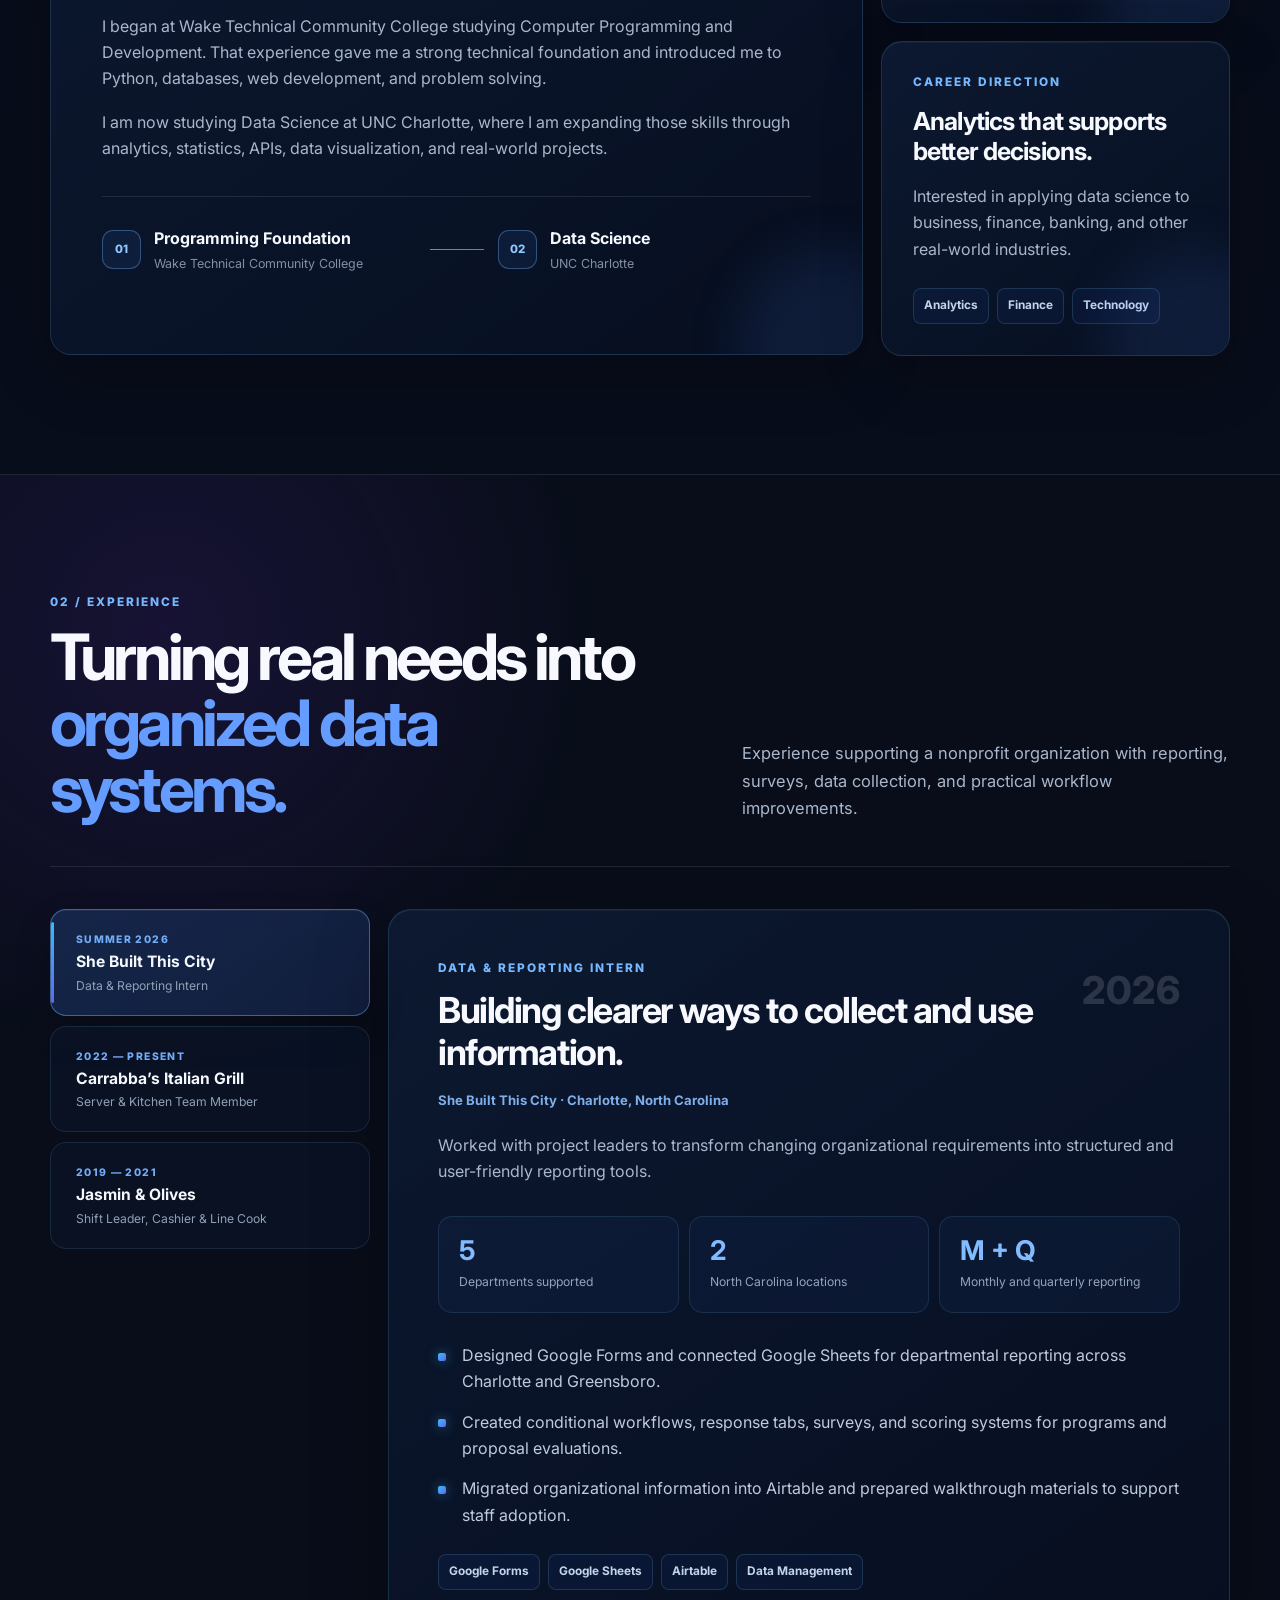
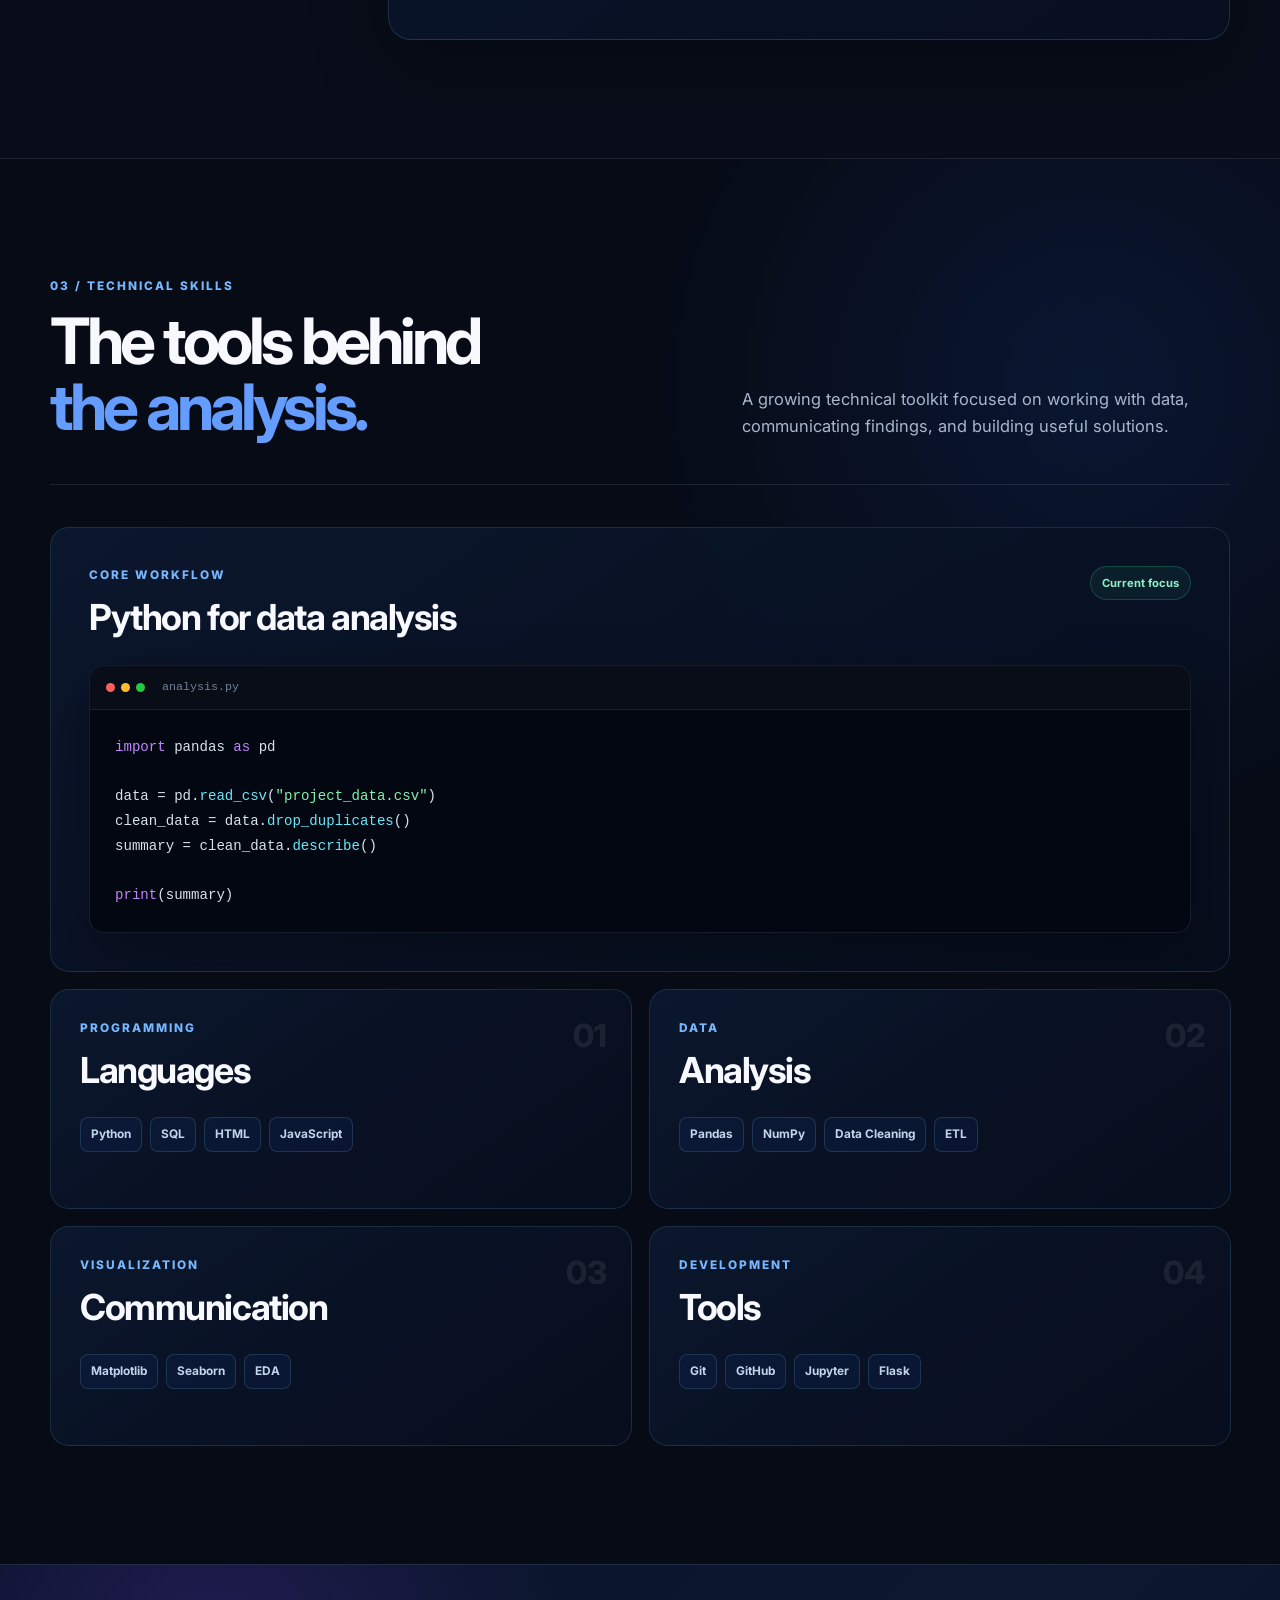
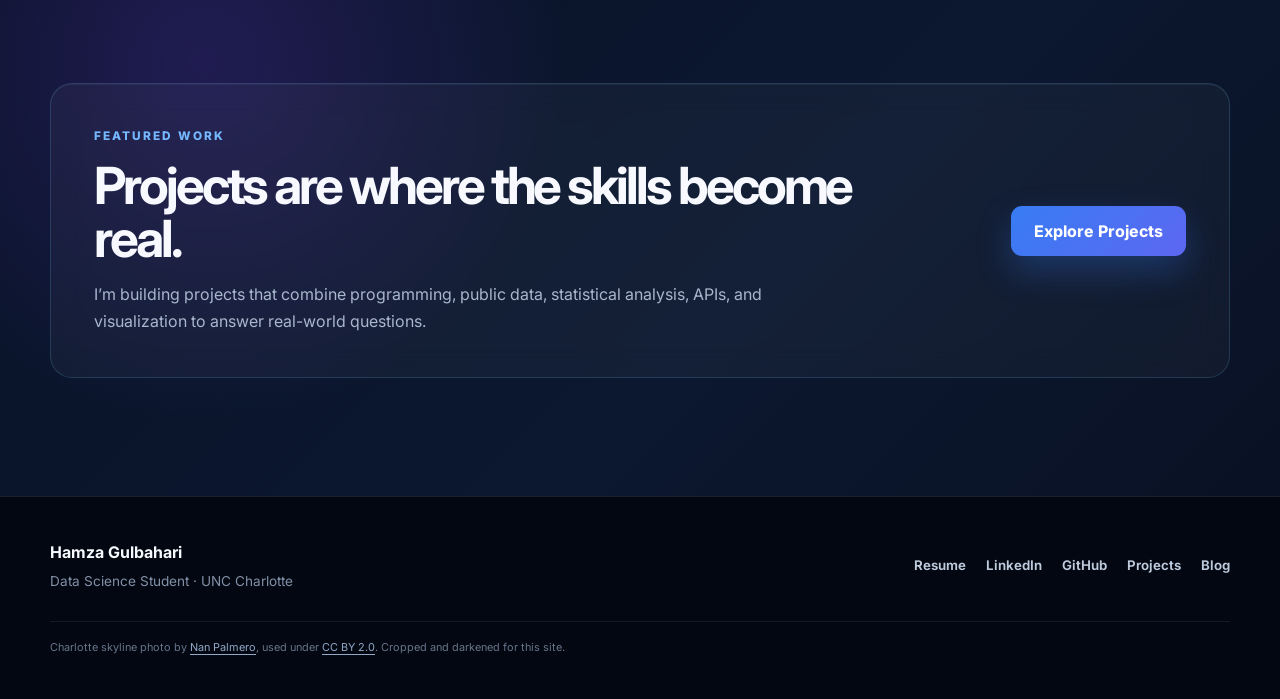
==== commit fd9a871c: "Add files via upload" ====
--- a/index.html
+++ b/index.html
@@ -8,7 +8,7 @@
   <link rel="preconnect" href="https://fonts.googleapis.com">
   <link rel="preconnect" href="https://fonts.gstatic.com" crossorigin>
   <link href="https://fonts.googleapis.com/css2?family=Inter:wght@400;500;600;700;800&display=swap" rel="stylesheet">
-  <link rel="stylesheet" href="home.css?v=1" />
+  <link rel="stylesheet" href="home.css?v=2" />
 </head>
 
 <body class="home-page">
@@ -261,76 +261,182 @@
           </p>
         </div>
 
-        <div class="experience-layout">
-          <div class="experience-timeline">
-            <div class="timeline-marker">
-              <span></span>
-            </div>
-
-            <p class="timeline-date">SUMMER 2026</p>
-            <h3>She Built This City</h3>
-            <p>Charlotte, North Carolina</p>
-
-            <div class="timeline-status">
-              <span></span>
-              Real-world experience
-            </div>
-          </div>
-
-          <article class="experience-panel">
-            <div class="experience-panel-top">
-              <div>
-                <p class="experience-role-label">DATA & REPORTING INTERN</p>
-                <h3>Building clearer ways to collect and use information.</h3>
-              </div>
-
-              <span class="experience-year">2026</span>
-            </div>
-
-            <p class="experience-panel-summary">
-              Worked with project leaders to transform changing organizational
-              requirements into structured and user-friendly reporting tools.
-            </p>
-
-            <div class="impact-grid">
-              <div class="impact-item">
-                <strong>5</strong>
-                <span>Departments supported</span>
-              </div>
-
-              <div class="impact-item">
-                <strong>2</strong>
-                <span>North Carolina locations</span>
-              </div>
-
-              <div class="impact-item">
-                <strong>M + Q</strong>
-                <span>Monthly and quarterly reporting</span>
-              </div>
-            </div>
-
-            <ul class="experience-achievements">
-              <li>
-                Designed Google Forms and connected Google Sheets for
-                departmental reporting across Charlotte and Greensboro.
-              </li>
-              <li>
-                Created conditional workflows, response tabs, surveys, and
-                scoring systems for programs and proposal evaluations.
-              </li>
-              <li>
-                Migrated organizational information into Airtable and prepared
-                walkthrough materials to support staff adoption.
-              </li>
-            </ul>
-
-            <div class="experience-tools">
-              <span>Google Forms</span>
-              <span>Google Sheets</span>
-              <span>Airtable</span>
-              <span>Data Management</span>
-            </div>
-          </article>
+        <div class="experience-browser">
+          <div class="experience-selector" role="tablist" aria-label="Work experience">
+            <button
+              class="experience-tab is-active"
+              id="tab-sbtc"
+              type="button"
+              role="tab"
+              aria-selected="true"
+              aria-controls="panel-sbtc"
+              data-experience="sbtc"
+            >
+              <span class="experience-tab-date">SUMMER 2026</span>
+              <strong>She Built This City</strong>
+              <span>Data &amp; Reporting Intern</span>
+            </button>
+
+            <button
+              class="experience-tab"
+              id="tab-carrabbas"
+              type="button"
+              role="tab"
+              aria-selected="false"
+              aria-controls="panel-carrabbas"
+              data-experience="carrabbas"
+              tabindex="-1"
+            >
+              <span class="experience-tab-date">2022 — PRESENT</span>
+              <strong>Carrabba’s Italian Grill</strong>
+              <span>Server &amp; Kitchen Team Member</span>
+            </button>
+
+            <button
+              class="experience-tab"
+              id="tab-jasmin"
+              type="button"
+              role="tab"
+              aria-selected="false"
+              aria-controls="panel-jasmin"
+              data-experience="jasmin"
+              tabindex="-1"
+            >
+              <span class="experience-tab-date">2019 — 2021</span>
+              <strong>Jasmin &amp; Olives</strong>
+              <span>Shift Leader, Cashier &amp; Line Cook</span>
+            </button>
+          </div>
+
+          <div class="experience-panels">
+            <article
+              class="experience-panel experience-detail is-active"
+              id="panel-sbtc"
+              role="tabpanel"
+              aria-labelledby="tab-sbtc"
+              data-panel="sbtc"
+            >
+              <div class="experience-panel-top">
+                <div>
+                  <p class="experience-role-label">DATA &amp; REPORTING INTERN</p>
+                  <h3>Building clearer ways to collect and use information.</h3>
+                </div>
+                <span class="experience-year">2026</span>
+              </div>
+
+              <p class="experience-company-line">She Built This City · Charlotte, North Carolina</p>
+
+              <p class="experience-panel-summary">
+                Worked with project leaders to transform changing organizational
+                requirements into structured and user-friendly reporting tools.
+              </p>
+
+              <div class="impact-grid">
+                <div class="impact-item">
+                  <strong>5</strong>
+                  <span>Departments supported</span>
+                </div>
+                <div class="impact-item">
+                  <strong>2</strong>
+                  <span>North Carolina locations</span>
+                </div>
+                <div class="impact-item">
+                  <strong>M + Q</strong>
+                  <span>Monthly and quarterly reporting</span>
+                </div>
+              </div>
+
+              <ul class="experience-achievements">
+                <li>Designed Google Forms and connected Google Sheets for departmental reporting across Charlotte and Greensboro.</li>
+                <li>Created conditional workflows, response tabs, surveys, and scoring systems for programs and proposal evaluations.</li>
+                <li>Migrated organizational information into Airtable and prepared walkthrough materials to support staff adoption.</li>
+              </ul>
+
+              <div class="experience-tools">
+                <span>Google Forms</span><span>Google Sheets</span><span>Airtable</span><span>Data Management</span>
+              </div>
+            </article>
+
+            <article
+              class="experience-panel experience-detail"
+              id="panel-carrabbas"
+              role="tabpanel"
+              aria-labelledby="tab-carrabbas"
+              data-panel="carrabbas"
+              hidden
+            >
+              <div class="experience-panel-top">
+                <div>
+                  <p class="experience-role-label">SERVER &amp; KITCHEN TEAM MEMBER</p>
+                  <h3>Delivering dependable service in a fast-moving environment.</h3>
+                </div>
+                <span class="experience-year">2022—NOW</span>
+              </div>
+
+              <p class="experience-company-line">Carrabba’s Italian Grill · Charlotte, North Carolina</p>
+
+              <p class="experience-panel-summary">
+                Support both front-of-house and back-of-house operations while
+                maintaining strong service, communication, and food-quality standards.
+              </p>
+
+              <div class="experience-highlight-row">
+                <span>Front + Back of House</span>
+                <span>Guest Service</span>
+                <span>POS Transactions</span>
+              </div>
+
+              <ul class="experience-achievements">
+                <li>Coordinate with team members across service and kitchen operations during busy shifts.</li>
+                <li>Handle guest requests and POS transactions accurately while maintaining a positive experience.</li>
+                <li>Earned positive guest feedback and online reviews through attentive and reliable service.</li>
+              </ul>
+
+              <div class="experience-tools">
+                <span>Customer Service</span><span>Teamwork</span><span>POS</span><span>Time Management</span>
+              </div>
+            </article>
+
+            <article
+              class="experience-panel experience-detail"
+              id="panel-jasmin"
+              role="tabpanel"
+              aria-labelledby="tab-jasmin"
+              data-panel="jasmin"
+              hidden
+            >
+              <div class="experience-panel-top">
+                <div>
+                  <p class="experience-role-label">SHIFT LEADER, CASHIER &amp; LINE COOK</p>
+                  <h3>Growing from an entry-level role into team leadership.</h3>
+                </div>
+                <span class="experience-year">2019—21</span>
+              </div>
+
+              <p class="experience-company-line">Jasmin &amp; Olives · Raleigh, North Carolina</p>
+
+              <p class="experience-panel-summary">
+                Advanced from dishwasher to line cook and shift leader through
+                strong performance, reliability, and a willingness to take on more responsibility.
+              </p>
+
+              <div class="experience-highlight-row">
+                <span>Promoted Internally</span>
+                <span>Shift Leadership</span>
+                <span>Opening + Closing</span>
+              </div>
+
+              <ul class="experience-achievements">
+                <li>Opened and closed the restaurant and helped keep daily operations organized.</li>
+                <li>Handled cash and POS transactions while supporting customers during busy periods.</li>
+                <li>Coordinated team tasks and helped maintain consistent service and customer satisfaction.</li>
+              </ul>
+
+              <div class="experience-tools">
+                <span>Leadership</span><span>Cash Handling</span><span>Team Coordination</span><span>Operations</span>
+              </div>
+            </article>
+          </div>
         </div>
       </div>
     </section>
@@ -471,6 +577,6 @@
     </div>
   </footer>
 
-  <script src="script.js"></script>
+  <script src="script.js?v=2"></script>
 </body>
 </html>
--- a/home.css
+++ b/home.css
@@ -682,64 +682,98 @@
   border-top: 1px solid var(--line);
 }
 
-.experience-layout {
-  display: grid;
-  grid-template-columns: 0.36fr 1fr;
-  gap: clamp(40px, 6vw, 80px);
+.experience-browser {
+  display: grid;
+  grid-template-columns: minmax(245px, 0.38fr) minmax(0, 1fr);
+  align-items: start;
+  gap: 18px;
   margin-top: 42px;
 }
 
-.experience-timeline {
+.experience-selector {
+  display: grid;
+  gap: 10px;
+}
+
+.experience-tab {
   position: relative;
-  padding: 8px 0 0 29px;
-  border-left: 1px solid rgba(117, 184, 255, 0.3);
-}
-
-.timeline-marker {
+  width: 100%;
+  display: grid;
+  gap: 4px;
+  padding: 21px 22px 21px 25px;
+  overflow: hidden;
+  border: 1px solid rgba(125, 211, 252, 0.12);
+  border-radius: 16px;
+  color: #f4f7fc;
+  background: rgba(10, 21, 42, 0.62);
+  font: inherit;
+  text-align: left;
+  cursor: pointer;
+  transition: border-color 0.22s ease, background 0.22s ease, transform 0.22s ease;
+}
+
+.experience-tab::before {
+  content: "";
   position: absolute;
-  top: 8px;
-  left: -7px;
-  width: 13px;
-  height: 13px;
-  display: grid;
-  place-items: center;
-  border-radius: 50%;
-  background: #080d19;
-  border: 2px solid #69a8ff;
-  box-shadow: 0 0 16px rgba(76, 141, 255, 0.8);
-}
-
-.timeline-date {
-  color: #7eb8ff;
-  font-size: 0.72rem;
+  inset: 12px auto 12px 0;
+  width: 3px;
+  border-radius: 999px;
+  background: linear-gradient(180deg, #38bdf8, #6366f1);
+  opacity: 0;
+  transform: scaleY(0.3);
+  transition: opacity 0.22s ease, transform 0.22s ease;
+}
+
+.experience-tab:hover {
+  border-color: rgba(117, 184, 255, 0.28);
+  background: rgba(25, 49, 88, 0.62);
+  transform: translateX(3px);
+}
+
+.experience-tab.is-active {
+  border-color: rgba(117, 184, 255, 0.44);
+  background: linear-gradient(135deg, rgba(38, 82, 151, 0.35), rgba(20, 35, 71, 0.76));
+  box-shadow: inset 0 1px 0 rgba(255, 255, 255, 0.05), 0 16px 36px rgba(0, 0, 0, 0.2);
+}
+
+.experience-tab.is-active::before {
+  opacity: 1;
+  transform: scaleY(1);
+}
+
+.experience-tab:focus-visible {
+  outline: 2px solid #75b8ff;
+  outline-offset: 3px;
+}
+
+.experience-tab-date {
+  color: #72adf8 !important;
+  font-size: 0.65rem !important;
   font-weight: 800;
-  letter-spacing: 0.15em;
-}
-
-.experience-timeline h3 {
-  margin-top: 10px;
-  font-size: 1.45rem;
-}
-
-.experience-timeline > p:not(.timeline-date) {
-  color: var(--muted);
-}
-
-.timeline-status {
-  display: inline-flex;
-  align-items: center;
-  gap: 8px;
-  margin-top: 24px;
-  color: #95a7bd;
-  font-size: 0.77rem;
-}
-
-.timeline-status span {
-  width: 7px;
-  height: 7px;
-  border-radius: 50%;
-  background: #34d399;
-  box-shadow: 0 0 12px rgba(52, 211, 153, 0.7);
+  letter-spacing: 0.13em;
+}
+
+.experience-tab strong {
+  font-size: 0.98rem;
+  line-height: 1.3;
+}
+
+.experience-tab > span:last-child {
+  color: #8fa0b6;
+  font-size: 0.76rem;
+  line-height: 1.4;
+}
+
+.experience-panels {
+  min-width: 0;
+}
+
+.experience-detail[hidden] {
+  display: none;
+}
+
+.experience-detail.is-active {
+  animation: experienceIn 0.42s cubic-bezier(0.16, 1, 0.3, 1);
 }
 
 .experience-panel {
@@ -778,6 +812,34 @@
   max-width: 760px;
   margin-top: 20px;
   color: var(--muted);
+}
+
+.experience-company-line {
+  margin-top: 17px;
+  color: #7faeea;
+  font-size: 0.82rem;
+  font-weight: 700;
+}
+
+.experience-highlight-row {
+  display: grid;
+  grid-template-columns: repeat(3, minmax(0, 1fr));
+  gap: 10px;
+  margin-top: 30px;
+}
+
+.experience-highlight-row span {
+  display: grid;
+  min-height: 76px;
+  place-items: center;
+  padding: 14px;
+  border: 1px solid rgba(125, 211, 252, 0.12);
+  border-radius: 14px;
+  color: #a9c9ed;
+  background: rgba(59, 130, 246, 0.055);
+  font-size: 0.77rem;
+  font-weight: 750;
+  text-align: center;
 }
 
 .impact-grid {
@@ -1079,6 +1141,18 @@
   100% { transform: translate3d(-10vw, 0, 0) scaleX(0.7); opacity: 0; }
 }
 
+@keyframes experienceIn {
+  from {
+    opacity: 0;
+    transform: translateY(12px);
+  }
+
+  to {
+    opacity: 1;
+    transform: translateY(0);
+  }
+}
+
 /* Responsive */
 
 @media (max-width: 1050px) {
@@ -1107,8 +1181,12 @@
 
   .about-heading,
   .section-heading-row,
-  .experience-layout {
+  .experience-browser {
     grid-template-columns: 1fr;
+  }
+
+  .experience-selector {
+    grid-template-columns: repeat(3, minmax(0, 1fr));
   }
 
   .about-heading,
@@ -1172,7 +1250,12 @@
   }
 
   .impact-grid,
+  .experience-highlight-row,
   .skills-dashboard {
+    grid-template-columns: 1fr;
+  }
+
+  .experience-selector {
     grid-template-columns: 1fr;
   }
 
